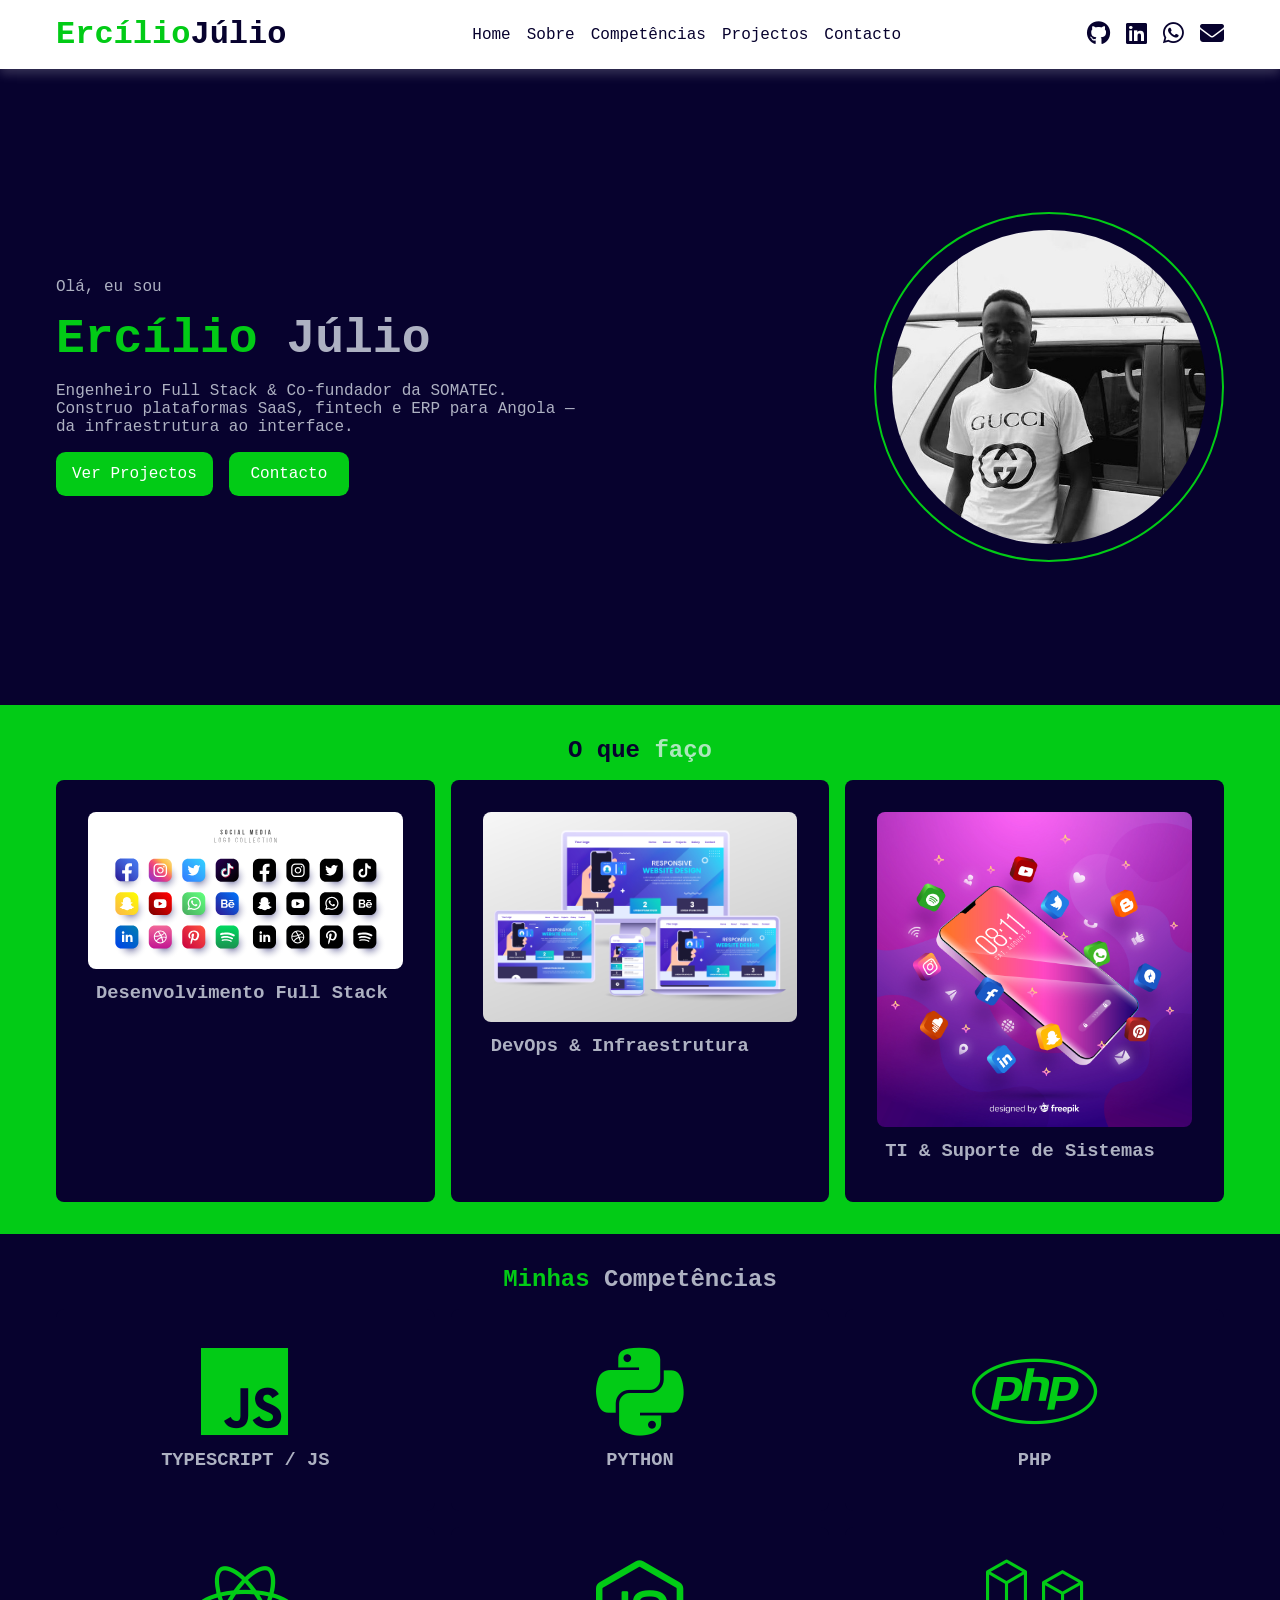
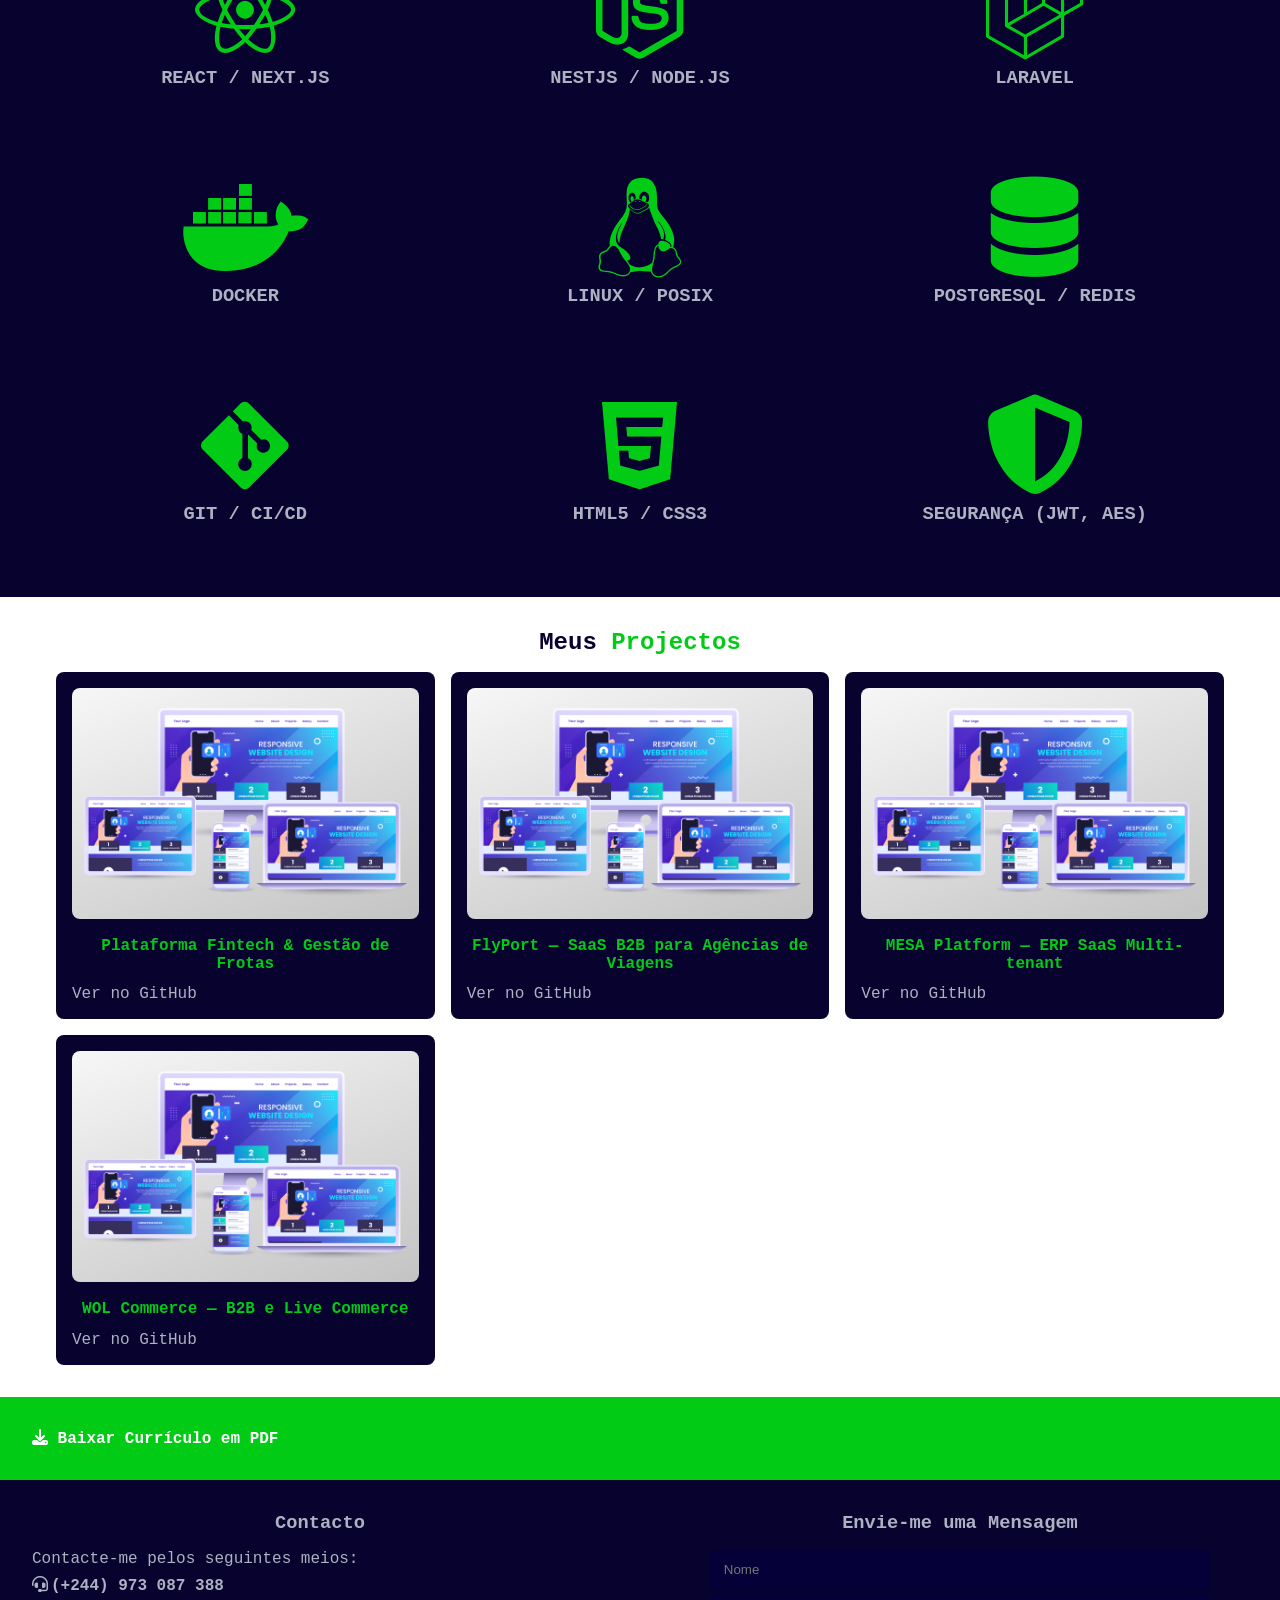
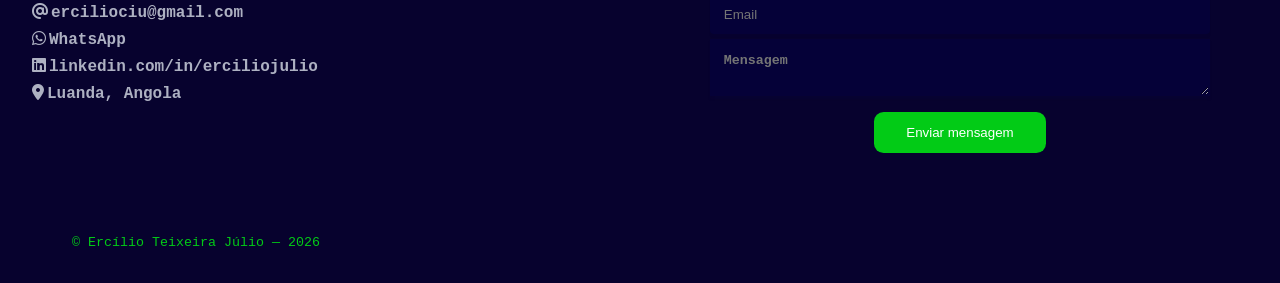
==== index.html @ 4f815ba6 "Actualizar conteúdo do portfolio com informação real - Nome, título e descrição correctos (Ercílio J" ====
<!DOCTYPE html>
<html lang="pt">
    <head>
        <meta charset="UTF-8">
        <meta name="viewport" content="width=device-width, initial-scale=1.0">
        <title>Ercílio Júlio — Engenheiro Full Stack</title>
        <meta name="description" content="Ercílio Júlio — Engenheiro Full Stack, Co-fundador da SOMATEC. Plataformas SaaS, fintech e ERP para Angola.">
        <meta name="robots" content="index, follow">

        <!-- CSS only -->
        <link rel="stylesheet" href="./assets/styles/global.css">
        <link rel="stylesheet" href="./assets/styles/fontawesome/css/all.min.css">
    </head>
    <body>
        <!-- inicio Do navbar-->
        <nav class="">
            <div class="inner-content">
                <h1 class="logo"><span>Ercílio</span>Júlio</h1>
                <ul class="menu">
                    <li><a href="/">Home</a></li>
                    <li><a href="#about">Sobre</a></li>
                    <li><a href="#habilidades">Competências</a></li>
                    <li><a href="#projetos">Projectos</a></li>
                    <li><a href="#contacto">Contacto</a></li>
                </ul>
                <ul class="social-icons">
                    <li><a href="https://github.com/ErCiLio2" target="_blank" aria-label="GitHub"><i class="fa-brands fa-github"></i></a></li>
                    <li><a href="https://linkedin.com/in/erciliojulio" target="_blank" aria-label="LinkedIn"><i class="fa-brands fa-linkedin"></i></a></li>
                    <li><a href="https://wa.me/244973087388" target="_blank" aria-label="WhatsApp"><i class="fa-brands fa-whatsapp"></i></a></li>
                    <li><a href="mailto:erciliociu@gmail.com" aria-label="Email"><i class="fa-solid fa-envelope"></i></a></li>
                </ul>
            </div>
        </nav>
        <!-- fim Do navbar-->

        <!-- Inicio Do header-->
        <header>
            <div class="inner-content">
                <div class="left-side">
                    <p>Olá, eu sou</p>
                    <h2><span>Ercílio</span> Júlio</h2>
                    <p>
                        Engenheiro Full Stack &amp; Co-fundador da SOMATEC.<br/>
                        Construo plataformas SaaS, fintech e ERP para Angola —<br>
                        da infraestrutura ao interface.
                    </p>
                    <div class="links">
                        <a href="#projetos" class="btn">Ver Projectos</a>
                        <a href="#contacto" class="btn">Contacto</a>
                    </div>
                </div>
                <div class="right-side">
                    <img src="./assets/img/kjn.jpg" alt="Ercílio Júlio">
                </div>
            </div>
        </header>
        <!-- Fim Do header-->

        <main>
            <!-- Serviços -->
            <section id="services">
                <div class="inner-content">
                    <h2 class="section-title primary"><span>O que</span> faço</h2>
                    <div class="services">
                        <div class="service">
                            <img src="./assets/img/10363321_192.svg"
                                alt="Desenvolvimento Full Stack"
                                loading="lazy"
                                decoding="async"
                            >
                            <h3>Desenvolvimento Full Stack</h3>
                        </div>
                        <div class="service">
                            <img src="./assets/img/30121316_7566957.jpeg"
                                alt="DevOps e Infraestrutura"
                                loading="lazy"
                                decoding="async"
                            >
                            <h3>DevOps &amp; Infraestrutura</h3>
                        </div>
                        <div class="service">
                            <img src="./assets/img/5453989_2805145.jpeg"
                                alt="TI e Suporte"
                                loading="lazy"
                                decoding="async"
                            >
                            <h3>TI &amp; Suporte de Sistemas</h3>
                        </div>
                    </div>
                </div>
            </section>

            <!-- Habilidades -->
            <section id="habilidades">
                <div class="inner-content">
                    <h2 class="section-title primary"><span>Minhas</span> Competências</h2>
                    <div class="services">
                        <div class="service">
                            <span class="icon"><i class="fa-brands fa-js"></i></span>
                            <h3>TypeScript / JS</h3>
                        </div>
                        <div class="service">
                            <span class="icon"><i class="fa-brands fa-python"></i></span>
                            <h3>Python</h3>
                        </div>
                        <div class="service">
                            <span class="icon"><i class="fa-brands fa-php"></i></span>
                            <h3>PHP</h3>
                        </div>
                        <div class="service">
                            <span class="icon"><i class="fa-brands fa-react"></i></span>
                            <h3>React / Next.js</h3>
                        </div>
                        <div class="service">
                            <span class="icon"><i class="fa-brands fa-node-js"></i></span>
                            <h3>NestJS / Node.js</h3>
                        </div>
                        <div class="service">
                            <span class="icon"><i class="fa-brands fa-laravel"></i></span>
                            <h3>Laravel</h3>
                        </div>
                        <div class="service">
                            <span class="icon"><i class="fa-brands fa-docker"></i></span>
                            <h3>Docker</h3>
                        </div>
                        <div class="service">
                            <span class="icon"><i class="fa-brands fa-linux"></i></span>
                            <h3>Linux / POSIX</h3>
                        </div>
                        <div class="service">
                            <span class="icon"><i class="fa-solid fa-database"></i></span>
                            <h3>PostgreSQL / Redis</h3>
                        </div>
                        <div class="service">
                            <span class="icon"><i class="fa-brands fa-git-alt"></i></span>
                            <h3>Git / CI/CD</h3>
                        </div>
                        <div class="service">
                            <span class="icon"><i class="fa-brands fa-html5"></i></span>
                            <h3>HTML5 / CSS3</h3>
                        </div>
                        <div class="service">
                            <span class="icon"><i class="fa-solid fa-shield-halved"></i></span>
                            <h3>Segurança (JWT, AES)</h3>
                        </div>
                    </div>
                </div>
            </section>

            <!-- Projectos -->
            <section id="projetos" class="">
                <div class="inner-content">
                    <h2 class="section-title primary"><span>Meus</span> Projectos</h2>
                    <div class="services">
                        <div class="service">
                            <div>
                                <img src="./assets/img/30121316_7566957.jpeg" alt="Plataforma Fintech">
                            </div>
                            <div>
                                <h3 class="projeto-nome">Plataforma Fintech &amp; Gestão de Frotas</h3>
                                <a href="https://github.com/ErCiLio2" target="_blank">Ver no GitHub</a>
                            </div>
                        </div>
                        <div class="service">
                            <div>
                                <img src="./assets/img/30121316_7566957.jpeg" alt="FlyPort">
                            </div>
                            <div>
                                <h3 class="projeto-nome">FlyPort — SaaS B2B para Agências de Viagens</h3>
                                <a href="https://github.com/ErCiLio2" target="_blank">Ver no GitHub</a>
                            </div>
                        </div>
                        <div class="service">
                            <div>
                                <img src="./assets/img/30121316_7566957.jpeg" alt="MESA Platform">
                            </div>
                            <div>
                                <h3 class="projeto-nome">MESA Platform — ERP SaaS Multi-tenant</h3>
                                <a href="https://github.com/ErCiLio2" target="_blank">Ver no GitHub</a>
                            </div>
                        </div>
                        <div class="service">
                            <div>
                                <img src="./assets/img/30121316_7566957.jpeg" alt="WOL Commerce">
                            </div>
                            <div>
                                <h3 class="projeto-nome">WOL Commerce — B2B e Live Commerce</h3>
                                <a href="https://github.com/ErCiLio2" target="_blank">Ver no GitHub</a>
                            </div>
                        </div>
                    </div>
                </div>
            </section>

            <!-- Download CV -->
            <section id="curriculo">
                <div class="">
                    <a href="./assets/Ercilio_Julio_CV_Engineer.pdf" target="_blank">
                        <i class="fa-solid fa-download"></i>
                        <strong>Baixar Currículo em PDF</strong>
                    </a>
                </div>
            </section>
        </main>
        <!-- Fim Da main -->

        <!-- Footer -->
        <footer>
            <div>
                <div id="contacto">
                    <div class="links">
                        <div>
                            <h3><center>Contacto</center></h3>
                            <p>Contacte-me pelos seguintes meios:</p>
                        </div>
                        <ul>
                            <li>
                                <a href="tel:+244973087388">
                                    <i class="fa-solid fa-headset"></i>
                                    <span>(+244) 973 087 388</span>
                                </a>
                            </li>
                            <li>
                                <a href="mailto:erciliociu@gmail.com">
                                    <i class="fa-brands fa-at"></i>
                                    <span>erciliociu@gmail.com</span>
                                </a>
                            </li>
                            <li>
                                <a href="https://wa.me/244973087388" target="_blank">
                                    <i class="fa-brands fa-whatsapp"></i>
                                    <span>WhatsApp</span>
                                </a>
                            </li>
                            <li>
                                <a href="https://linkedin.com/in/erciliojulio" target="_blank">
                                    <i class="fa-brands fa-linkedin"></i>
                                    <span>linkedin.com/in/erciliojulio</span>
                                </a>
                            </li>
                            <li>
                                <a>
                                    <i class="fa-solid fa-location-dot"></i>
                                    <span>Luanda, Angola</span>
                                </a>
                            </li>
                        </ul>
                    </div>
                    <form action="">
                        <div class="inner-content">
                            <h3>Envie-me uma Mensagem</h3>
                            <div class="campos">
                                <input type="text" placeholder="Nome"/>
                                <input type="email" placeholder="Email"/>
                                <textarea name="" id="" placeholder="Mensagem"></textarea>
                            </div>
                            <div class="row-btn">
                                <button type="button" class="btn">Enviar mensagem</button>
                            </div>
                        </div>
                    </form>
                </div>
            </div>
            <div id="copyright" class="left inner-content">
                <small>&copy; Ercílio Teixeira Júlio — 2026</small>
            </div>
        </footer>
        <!-- Fim Da footer -->
    </body>
</html>
---- assets/styles/global.css ----
*{
    margin: 0;
    padding: 0;
    list-style-type: none;
    box-sizing: border-box;
    text-decoration: none;
}

:root{
    --primary-color: rgb(2, 203, 22);
    --dark-color: #07022e;
    --light-color: #fff;
}

/* Inner Content*/

.inner-content{
    position: relative;
    max-width: 1200px;
    padding-inline: 1rem;
    margin-inline: auto
}

body{
    background-color: var(--dark-color);
    color: var(--light-color);
    font-family: 'Courier New', Courier, monospace;
}

a {
    color: inherit;
}
.btn{
    background-color: var(--primary-color);
    padding: 0.8rem 1rem;
    min-width: 120px;
    display: inline-block;
    border-radius: 0.6rem;
    cursor: pointer;
    transition: all 0.2s;
    color: #fff;
    text-align: center;
}


.btn:hover{
    background-color: rgb(5, 130, 17);
}

image{
    position: relative;
    max-width: 100%;
}
nav{
    background-color: var(--light-color);
    color: var(--dark-color);
    box-shadow: 0px 5px 10px #ffffff30;
}

nav .inner-content{
    display: flex;
    flex-wrap: wrap;
    justify-content: space-between;
    padding: 1rem;
}

.logo{
    font-weight: bold;
    font-size: 2rem;
}
body{
    color: #ebf2f8bb
}

.logo span{
    color: var(--primary-color);
}
/******************************* Início Nav **********************************/
nav ul{
    display: flex;
    
    gap: 1rem;
    align-items: center;
}

nav ul li:hover {
    color: var(--primary-color) !important;
    transition: all 0.3s;
    transform: translateY(-4px);
}
nav ul.social-icons li{
    font-size: 1.5rem;
}

/*******************************Fim  Nav***********************************/


/*******************************Inicio Header**********************************/
header{
    position: relative;
    display: block;
    padding-block: 3rem;
}
header .inner-content{
    display: grid;
    grid-template-columns: repeat(2,1fr);
    gap: 2rem;
    align-items: center;
    min-height: 60vh;
}
header .left-side{
    display: grid;
    gap: 1rem;
}

header .left-side h2{
    font-size: 3rem;
}header .left-side h2 span{
    color: var(--primary-color);
}

header .left-side .links{
    display: flex;
    gap: 1rem;
}

header .right-side{
    display: flex;
    justify-content: right;
    
}
header .right-side img{
    position: relative;
    display: block;
    width: 100%;
    max-width: 350px;
    border-radius: 50%;
    padding: 1rem;
    border: 2px solid var(--primary-color);
}

/*******************************Fim Header**********************************/


/******************************* Início do Menu**********************************/

main{
    position: relative;
}
.section-title{
    text-align: center;
}
.section-title.primary span{
    color: var(--dark-color);
}
main img{
    background-color: #fff;
}
#services{
    background-color: var(--primary-color);
    padding-block: 2rem;
}
.services{
    display: grid;
    grid-template-columns: 1fr 1fr 1fr;
    gap: 1rem;
    padding-top: 1rem;
}
.services .service{
    background-color: var(--dark-color);
    padding: 2rem;
    border-radius: 8px;
}
.services .service img{
    width: 100%;
    border-radius: 8px;
}

.services .service h3{
    padding: 0.5rem;
}

.icon{
    width: 100%;
    display: flex;
    justify-content: center;
}
#projetos{
    background-color: #fff;
    padding-block: 2rem;
}
#projetos h3{
    color: var(--primary-color);
    font-size: 1rem;
}

#projetos .services .service{
    padding: 1rem;
    border-radius: 8px;
}
#projetos .primary{
    color: var(--primary-color);

}
#habilidades{
    padding-block: 2rem;
}
#habilidades h2 span{
    color: var(--primary-color);
}

#habilidades h3{
    text-transform: uppercase;
    text-align: center;
}
#habilidades i{
    font-size: 100px;
    margin-inline: auto;
    color: var(--primary-color);
}
.service .projeto-nome{
    padding: .8rem 0 !important;
    text-align: center;
    margin: 0;
}
#curriculo{
    background-color: var(--primary-color);
    padding: 2rem;
}
#curriculo a{
    color: #fff;
    transition: all .6s ease-in-out;
}
#curriculo a:hover{
    color: var(--dark-color);
}
#curriculo a span{
    background-color: var(--primary-color);
    padding: 2rem;
}

/*******************************Fim do Menu**********************************/
#copyright{
    color: var(--primary-color);
    padding: 2rem;
}
#contacto .inner-content{
    padding-block: 2rem;
    border: transparent;
    padding-inline: 2rem;
}
#contacto .links{
    padding: 2rem;
}#contacto .links h3{
    padding-bottom: 1rem;
}
#contacto .links a{
    font-weight: 600;
    display: flex;
    align-items: baseline;
    gap: 3px;
    transition: all 1s ease-in-out;
    margin-top: .5rem;
}
#contacto .links a:hover{
    color: var(--primary-color);
}
#contacto form .campos{
    position: relative;
    max-width:  500px;
    display: grid;
    grid-template-columns:1fr;
    gap: 5px;
    margin-inline: auto;
    justify-content: center!important;
    text-align: center;
    margin-top: 1rem;
}
#contacto form .btn{
    border: transparent;
    padding-inline: 2rem;
    background-color: var(--primary-color);
    color: var(--light-color);
}
#contacto{
    display: grid;
    grid-template-columns: 1fr 1fr;
}
#contacto form h3{
    text-align: center;
}
#contacto form .row-btn{
    position: relative;
    display: flex;
    padding: 1rem;
    justify-content: center;
}
#contacto .input-group{
    all: unset;
    display: grid;
    grid-template-columns: repeat(1fr);
    gap: 5px;
    align-items: start;
}

footer form input{
    display: block !important;
    padding: .7rem .8rem;
    border: 1px solid transparent;
    box-shadow: 0px 3px 2px #08013d0b;
    border-radius: 4px;
    color: rgba(240, 248, 255, 0.84);
    background-color: #04014673;
    font-weight: 500;
}
#contacto form textarea{
    padding: .8rem;
    border: 1px solid transparent;
    box-shadow: 0px 3px 2px #08013d33;
    color: var(--dark-color);
    font-weight: bold;
    color: rgba(240, 248, 255, 0.84);
    background-color: #04014673;
}
/*******************************Inicio do Responsivo**********************************/

@media screen and (max-width: 800px) {  
}

@media screen and (max-width: 680px) {

    #contacto{
        display: grid;
        grid-template-columns: 1fr;
    }
    
     .services{
        grid-template-columns: 1fr 1fr;
    }
    
    .services .service{
        background-color: var(--dark-color);
        padding: 1rem;
        border-radius: 8px;
}
    nav{
        display: grid;
        grid-template-columns: 1fr;
    }
    nav .logo{
        order: -1;
        width: 100%;
        text-align: center;
    }
    nav ul{
        display: flex;
        width: 100%;
        justify-content: center;
        align-items: center;
        margin-top: 1rem;
    }

    header .inner-content{
        grid-template-columns: repeat(1,1fr);
    }
    
    header .right-side{
        grid-row: 1;
        justify-content: center;
    }

}
@media screen and (max-width: 480px) {
    #projetos .services, #services .services{
        padding-block:2rem;
        grid-template-columns: 1fr;
    }
    section{
        padding-block: 50px !important
    }
}


/*******************************Fim do Responsivo**********************************/
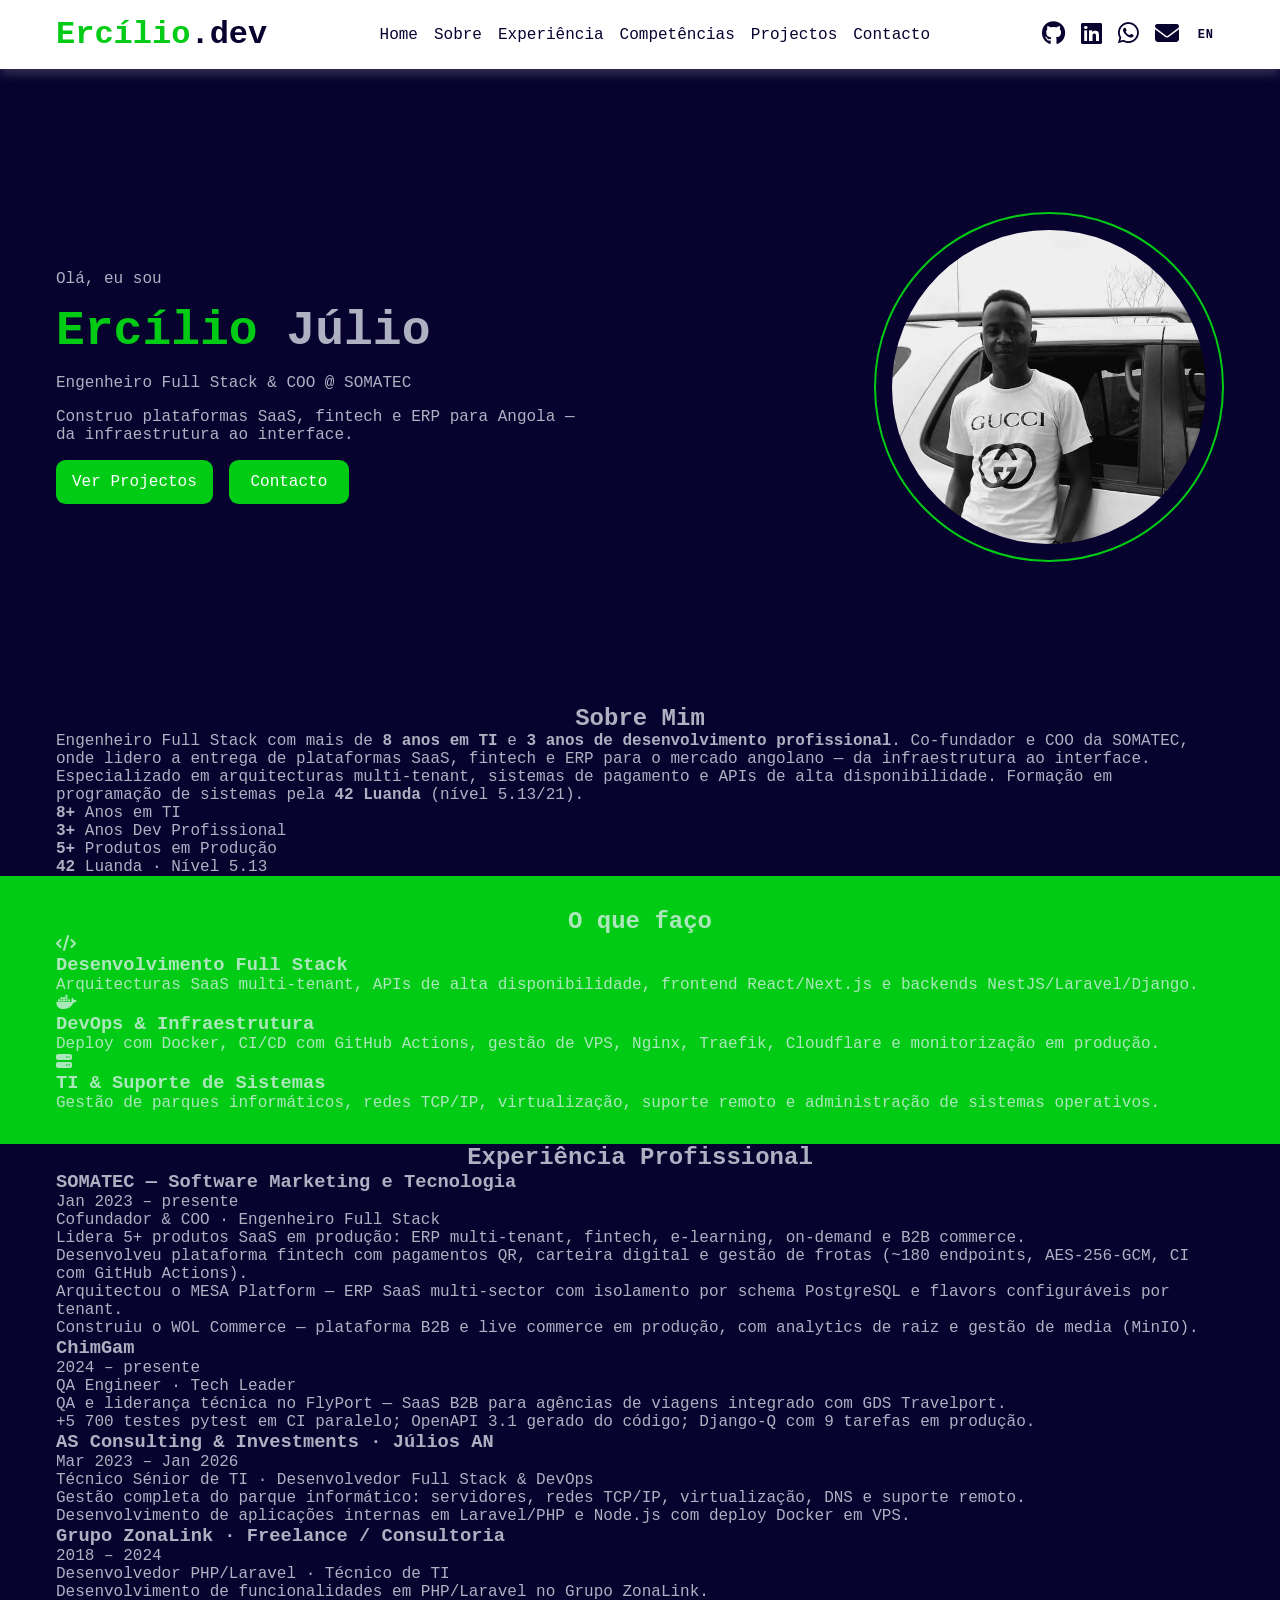
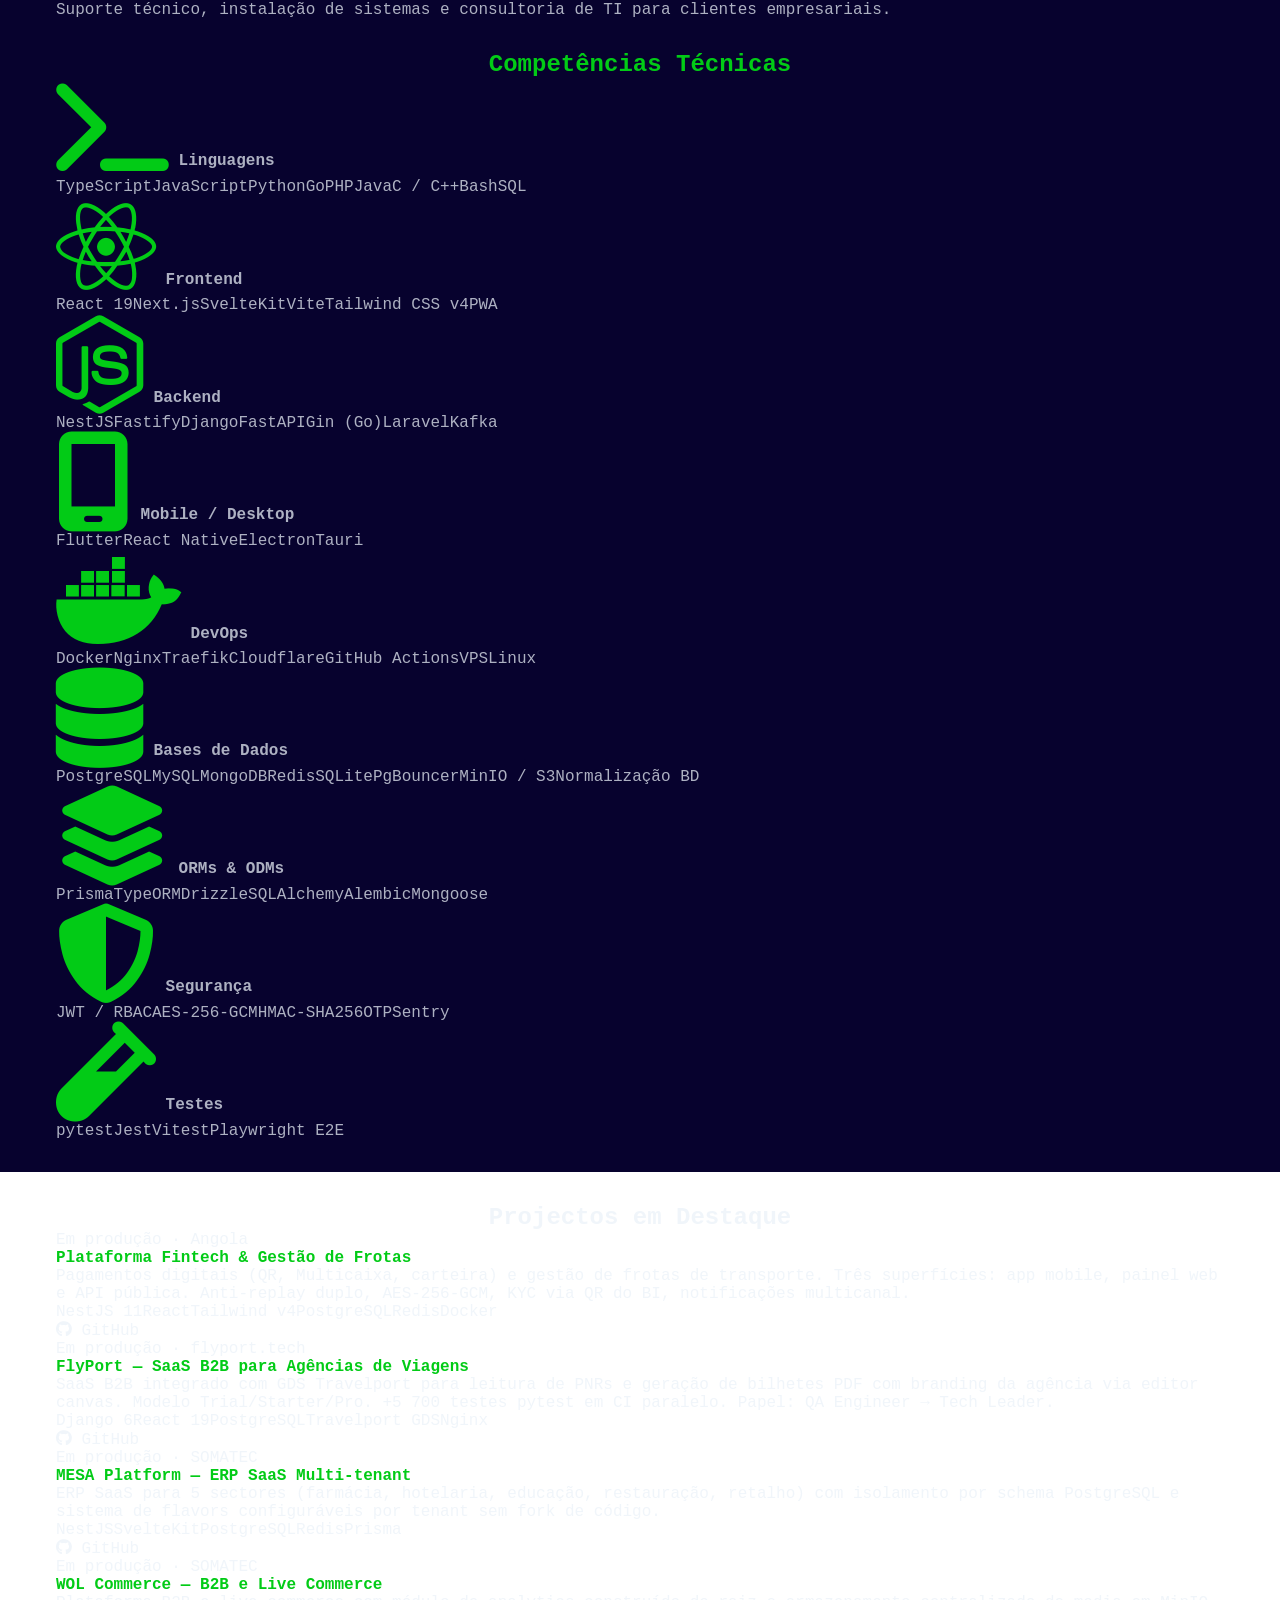
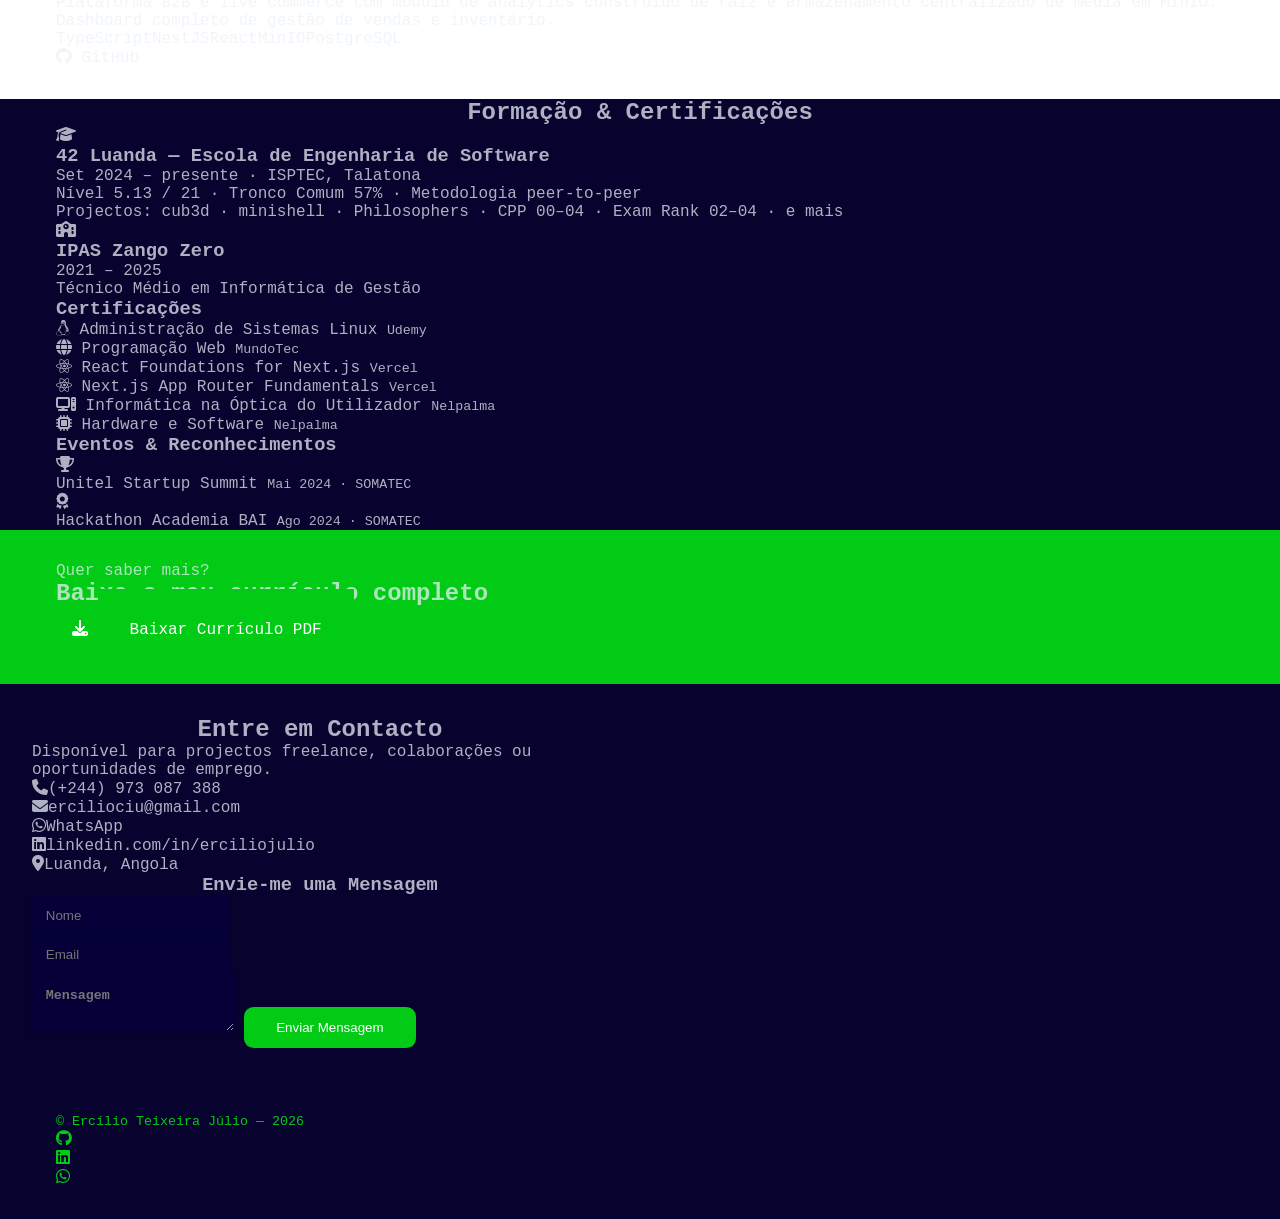
==== commit c7690c44: "Adicionar i18n PT/EN com toggle instantâneo Botão PT/EN no nav; script com traduções completas para " ====
--- a/index.html
+++ b/index.html
@@ -4,267 +4,578 @@
         <meta charset="UTF-8">
         <meta name="viewport" content="width=device-width, initial-scale=1.0">
         <title>Ercílio Júlio — Engenheiro Full Stack</title>
-        <meta name="description" content="Ercílio Júlio — Engenheiro Full Stack, Co-fundador da SOMATEC. Plataformas SaaS, fintech e ERP para Angola.">
+        <meta name="description" content="Ercílio Júlio — Engenheiro Full Stack, COO & Co-fundador da SOMATEC. Plataformas SaaS, fintech e ERP para Angola.">
         <meta name="robots" content="index, follow">
-
-        <!-- CSS only -->
         <link rel="stylesheet" href="./assets/styles/global.css">
         <link rel="stylesheet" href="./assets/styles/fontawesome/css/all.min.css">
+        <style>
+            .lang-btn {
+                background: transparent;
+                border: 1.5px solid var(--border);
+                color: var(--text-muted);
+                font-family: inherit;
+                font-size: 0.75rem;
+                font-weight: 700;
+                letter-spacing: 0.06em;
+                padding: 0.3rem 0.65rem;
+                border-radius: 6px;
+                cursor: pointer;
+                transition: color 0.2s, border-color 0.2s, background 0.2s;
+            }
+            .lang-btn:hover {
+                color: var(--primary);
+                border-color: var(--primary-glow);
+                background: var(--primary-dim);
+            }
+        </style>
     </head>
     <body>
-        <!-- inicio Do navbar-->
-        <nav class="">
+
+        <!-- NAV -->
+        <nav id="navbar">
             <div class="inner-content">
-                <h1 class="logo"><span>Ercílio</span>Júlio</h1>
+                <h1 class="logo"><span>Ercílio</span>.dev</h1>
                 <ul class="menu">
-                    <li><a href="/">Home</a></li>
-                    <li><a href="#about">Sobre</a></li>
-                    <li><a href="#habilidades">Competências</a></li>
-                    <li><a href="#projetos">Projectos</a></li>
-                    <li><a href="#contacto">Contacto</a></li>
+                    <li><a href="/" data-i18n="nav.home">Home</a></li>
+                    <li><a href="#sobre" data-i18n="nav.about">Sobre</a></li>
+                    <li><a href="#experiencia" data-i18n="nav.exp">Experiência</a></li>
+                    <li><a href="#habilidades" data-i18n="nav.skills">Competências</a></li>
+                    <li><a href="#projetos" data-i18n="nav.projects">Projectos</a></li>
+                    <li><a href="#contacto" data-i18n="nav.contact">Contacto</a></li>
                 </ul>
-                <ul class="social-icons">
-                    <li><a href="https://github.com/ErCiLio2" target="_blank" aria-label="GitHub"><i class="fa-brands fa-github"></i></a></li>
-                    <li><a href="https://linkedin.com/in/erciliojulio" target="_blank" aria-label="LinkedIn"><i class="fa-brands fa-linkedin"></i></a></li>
-                    <li><a href="https://wa.me/244973087388" target="_blank" aria-label="WhatsApp"><i class="fa-brands fa-whatsapp"></i></a></li>
-                    <li><a href="mailto:erciliociu@gmail.com" aria-label="Email"><i class="fa-solid fa-envelope"></i></a></li>
-                </ul>
+                <div style="display:flex;align-items:center;gap:0.5rem;">
+                    <ul class="social-icons">
+                        <li><a href="https://github.com/ErCiLio2" target="_blank" aria-label="GitHub"><i class="fa-brands fa-github"></i></a></li>
+                        <li><a href="https://linkedin.com/in/erciliojulio" target="_blank" aria-label="LinkedIn"><i class="fa-brands fa-linkedin"></i></a></li>
+                        <li><a href="https://wa.me/244973087388" target="_blank" aria-label="WhatsApp"><i class="fa-brands fa-whatsapp"></i></a></li>
+                        <li><a href="mailto:erciliociu@gmail.com" aria-label="Email"><i class="fa-solid fa-envelope"></i></a></li>
+                    </ul>
+                    <button class="lang-btn" id="langBtn" onclick="toggleLang()">EN</button>
+                </div>
             </div>
         </nav>
-        <!-- fim Do navbar-->
-
-        <!-- Inicio Do header-->
-        <header>
+
+        <!-- HERO -->
+        <header id="home">
             <div class="inner-content">
                 <div class="left-side">
-                    <p>Olá, eu sou</p>
+                    <p class="hero-greeting" data-i18n="hero.greeting">Olá, eu sou</p>
                     <h2><span>Ercílio</span> Júlio</h2>
-                    <p>
-                        Engenheiro Full Stack &amp; Co-fundador da SOMATEC.<br/>
+                    <p class="hero-role" data-i18n="hero.role">Engenheiro Full Stack &amp; COO @ SOMATEC</p>
+                    <p class="hero-desc" data-i18n="hero.desc">
                         Construo plataformas SaaS, fintech e ERP para Angola —<br>
                         da infraestrutura ao interface.
                     </p>
                     <div class="links">
-                        <a href="#projetos" class="btn">Ver Projectos</a>
-                        <a href="#contacto" class="btn">Contacto</a>
+                        <a href="#projetos" class="btn" data-i18n="hero.cta1">Ver Projectos</a>
+                        <a href="#contacto" class="btn btn-outline" data-i18n="hero.cta2">Contacto</a>
                     </div>
                 </div>
                 <div class="right-side">
-                    <img src="./assets/img/kjn.jpg" alt="Ercílio Júlio">
+                    <div class="hero-img-wrap">
+                        <img src="./assets/img/kjn.jpg" alt="Ercílio Júlio">
+                    </div>
                 </div>
             </div>
         </header>
-        <!-- Fim Do header-->
 
         <main>
-            <!-- Serviços -->
+            <!-- SOBRE -->
+            <section id="sobre">
+                <div class="inner-content">
+                    <div class="about-grid">
+                        <div class="about-text">
+                            <h2 class="section-title"><span data-i18n="about.title1">Sobre</span> <span data-i18n="about.title2">Mim</span></h2>
+                            <p data-i18n="about.p">Engenheiro Full Stack com mais de <strong>8 anos em TI</strong> e <strong>3 anos de desenvolvimento profissional</strong>. Co-fundador e COO da SOMATEC, onde lidero a entrega de plataformas SaaS, fintech e ERP para o mercado angolano — da infraestrutura ao interface. Especializado em arquitecturas multi-tenant, sistemas de pagamento e APIs de alta disponibilidade. Formação em programação de sistemas pela <strong>42 Luanda</strong> (nível 5.13/21).</p>
+                        </div>
+                        <div class="stats-row">
+                            <div class="stat">
+                                <strong>8+</strong>
+                                <span data-i18n="stat.ti">Anos em TI</span>
+                            </div>
+                            <div class="stat">
+                                <strong>3+</strong>
+                                <span data-i18n="stat.dev">Anos Dev Profissional</span>
+                            </div>
+                            <div class="stat">
+                                <strong>5+</strong>
+                                <span data-i18n="stat.prod">Produtos em Produção</span>
+                            </div>
+                            <div class="stat">
+                                <strong>42</strong>
+                                <span>Luanda · Nível 5.13</span>
+                            </div>
+                        </div>
+                    </div>
+                </div>
+            </section>
+
+            <!-- O QUE FAÇO -->
             <section id="services">
                 <div class="inner-content">
-                    <h2 class="section-title primary"><span>O que</span> faço</h2>
-                    <div class="services">
-                        <div class="service">
-                            <img src="./assets/img/10363321_192.svg"
-                                alt="Desenvolvimento Full Stack"
-                                loading="lazy"
-                                decoding="async"
-                            >
-                            <h3>Desenvolvimento Full Stack</h3>
-                        </div>
-                        <div class="service">
-                            <img src="./assets/img/30121316_7566957.jpeg"
-                                alt="DevOps e Infraestrutura"
-                                loading="lazy"
-                                decoding="async"
-                            >
-                            <h3>DevOps &amp; Infraestrutura</h3>
-                        </div>
-                        <div class="service">
-                            <img src="./assets/img/5453989_2805145.jpeg"
-                                alt="TI e Suporte"
-                                loading="lazy"
-                                decoding="async"
-                            >
-                            <h3>TI &amp; Suporte de Sistemas</h3>
-                        </div>
-                    </div>
-                </div>
-            </section>
-
-            <!-- Habilidades -->
+                    <h2 class="section-title"><span data-i18n="services.title1">O que</span> <span data-i18n="services.title2">faço</span></h2>
+                    <div class="services-grid">
+                        <div class="service-card">
+                            <div class="service-icon"><i class="fa-solid fa-code"></i></div>
+                            <h3 data-i18n="svc1.title">Desenvolvimento Full Stack</h3>
+                            <p data-i18n="svc1.desc">Arquitecturas SaaS multi-tenant, APIs de alta disponibilidade, frontend React/Next.js e backends NestJS/Laravel/Django.</p>
+                        </div>
+                        <div class="service-card">
+                            <div class="service-icon"><i class="fa-brands fa-docker"></i></div>
+                            <h3 data-i18n="svc2.title">DevOps &amp; Infraestrutura</h3>
+                            <p data-i18n="svc2.desc">Deploy com Docker, CI/CD com GitHub Actions, gestão de VPS, Nginx, Traefik, Cloudflare e monitorização em produção.</p>
+                        </div>
+                        <div class="service-card">
+                            <div class="service-icon"><i class="fa-solid fa-server"></i></div>
+                            <h3 data-i18n="svc3.title">TI &amp; Suporte de Sistemas</h3>
+                            <p data-i18n="svc3.desc">Gestão de parques informáticos, redes TCP/IP, virtualização, suporte remoto e administração de sistemas operativos.</p>
+                        </div>
+                    </div>
+                </div>
+            </section>
+
+            <!-- EXPERIÊNCIA -->
+            <section id="experiencia">
+                <div class="inner-content">
+                    <h2 class="section-title"><span data-i18n="exp.title1">Experiência</span> <span data-i18n="exp.title2">Profissional</span></h2>
+                    <div class="timeline">
+                        <div class="timeline-item">
+                            <div class="timeline-dot"></div>
+                            <div class="timeline-content">
+                                <div class="timeline-header">
+                                    <h3>SOMATEC — Software Marketing e Tecnologia</h3>
+                                    <span class="timeline-date" data-i18n="exp1.date">Jan 2023 – presente</span>
+                                </div>
+                                <p class="timeline-role" data-i18n="exp1.role">Cofundador &amp; COO · Engenheiro Full Stack</p>
+                                <ul>
+                                    <li data-i18n="exp1.li1">Lidera 5+ produtos SaaS em produção: ERP multi-tenant, fintech, e-learning, on-demand e B2B commerce.</li>
+                                    <li data-i18n="exp1.li2">Desenvolveu plataforma fintech com pagamentos QR, carteira digital e gestão de frotas (~180 endpoints, AES-256-GCM, CI com GitHub Actions).</li>
+                                    <li data-i18n="exp1.li3">Arquitectou o MESA Platform — ERP SaaS multi-sector com isolamento por schema PostgreSQL e flavors configuráveis por tenant.</li>
+                                    <li data-i18n="exp1.li4">Construiu o WOL Commerce — plataforma B2B e live commerce em produção, com analytics de raiz e gestão de media (MinIO).</li>
+                                </ul>
+                            </div>
+                        </div>
+                        <div class="timeline-item">
+                            <div class="timeline-dot"></div>
+                            <div class="timeline-content">
+                                <div class="timeline-header">
+                                    <h3>ChimGam</h3>
+                                    <span class="timeline-date" data-i18n="exp2.date">2024 – presente</span>
+                                </div>
+                                <p class="timeline-role" data-i18n="exp2.role">QA Engineer · Tech Leader</p>
+                                <ul>
+                                    <li data-i18n="exp2.li1">QA e liderança técnica no FlyPort — SaaS B2B para agências de viagens integrado com GDS Travelport.</li>
+                                    <li data-i18n="exp2.li2">+5 700 testes pytest em CI paralelo; OpenAPI 3.1 gerado do código; Django-Q com 9 tarefas em produção.</li>
+                                </ul>
+                            </div>
+                        </div>
+                        <div class="timeline-item">
+                            <div class="timeline-dot"></div>
+                            <div class="timeline-content">
+                                <div class="timeline-header">
+                                    <h3>AS Consulting &amp; Investments · Júlios AN</h3>
+                                    <span class="timeline-date" data-i18n="exp3.date">Mar 2023 – Jan 2026</span>
+                                </div>
+                                <p class="timeline-role" data-i18n="exp3.role">Técnico Sénior de TI · Desenvolvedor Full Stack &amp; DevOps</p>
+                                <ul>
+                                    <li data-i18n="exp3.li1">Gestão completa do parque informático: servidores, redes TCP/IP, virtualização, DNS e suporte remoto.</li>
+                                    <li data-i18n="exp3.li2">Desenvolvimento de aplicações internas em Laravel/PHP e Node.js com deploy Docker em VPS.</li>
+                                </ul>
+                            </div>
+                        </div>
+                        <div class="timeline-item">
+                            <div class="timeline-dot"></div>
+                            <div class="timeline-content">
+                                <div class="timeline-header">
+                                    <h3>Grupo ZonaLink · Freelance / Consultoria</h3>
+                                    <span class="timeline-date" data-i18n="exp4.date">2018 – 2024</span>
+                                </div>
+                                <p class="timeline-role" data-i18n="exp4.role">Desenvolvedor PHP/Laravel · Técnico de TI</p>
+                                <ul>
+                                    <li data-i18n="exp4.li1">Desenvolvimento de funcionalidades em PHP/Laravel no Grupo ZonaLink.</li>
+                                    <li data-i18n="exp4.li2">Suporte técnico, instalação de sistemas e consultoria de TI para clientes empresariais.</li>
+                                </ul>
+                            </div>
+                        </div>
+                    </div>
+                </div>
+            </section>
+
+            <!-- COMPETÊNCIAS -->
             <section id="habilidades">
                 <div class="inner-content">
-                    <h2 class="section-title primary"><span>Minhas</span> Competências</h2>
-                    <div class="services">
-                        <div class="service">
-                            <span class="icon"><i class="fa-brands fa-js"></i></span>
-                            <h3>TypeScript / JS</h3>
-                        </div>
-                        <div class="service">
-                            <span class="icon"><i class="fa-brands fa-python"></i></span>
-                            <h3>Python</h3>
-                        </div>
-                        <div class="service">
-                            <span class="icon"><i class="fa-brands fa-php"></i></span>
-                            <h3>PHP</h3>
-                        </div>
-                        <div class="service">
-                            <span class="icon"><i class="fa-brands fa-react"></i></span>
-                            <h3>React / Next.js</h3>
-                        </div>
-                        <div class="service">
-                            <span class="icon"><i class="fa-brands fa-node-js"></i></span>
-                            <h3>NestJS / Node.js</h3>
-                        </div>
-                        <div class="service">
-                            <span class="icon"><i class="fa-brands fa-laravel"></i></span>
-                            <h3>Laravel</h3>
-                        </div>
-                        <div class="service">
-                            <span class="icon"><i class="fa-brands fa-docker"></i></span>
-                            <h3>Docker</h3>
-                        </div>
-                        <div class="service">
-                            <span class="icon"><i class="fa-brands fa-linux"></i></span>
-                            <h3>Linux / POSIX</h3>
-                        </div>
-                        <div class="service">
-                            <span class="icon"><i class="fa-solid fa-database"></i></span>
-                            <h3>PostgreSQL / Redis</h3>
-                        </div>
-                        <div class="service">
-                            <span class="icon"><i class="fa-brands fa-git-alt"></i></span>
-                            <h3>Git / CI/CD</h3>
-                        </div>
-                        <div class="service">
-                            <span class="icon"><i class="fa-brands fa-html5"></i></span>
-                            <h3>HTML5 / CSS3</h3>
-                        </div>
-                        <div class="service">
-                            <span class="icon"><i class="fa-solid fa-shield-halved"></i></span>
-                            <h3>Segurança (JWT, AES)</h3>
-                        </div>
-                    </div>
-                </div>
-            </section>
-
-            <!-- Projectos -->
-            <section id="projetos" class="">
-                <div class="inner-content">
-                    <h2 class="section-title primary"><span>Meus</span> Projectos</h2>
-                    <div class="services">
-                        <div class="service">
+                    <h2 class="section-title"><span data-i18n="skills.title1">Competências</span> <span data-i18n="skills.title2">Técnicas</span></h2>
+                    <div class="skills-groups">
+                        <div class="skill-group">
+                            <h4><i class="fa-solid fa-terminal"></i> <span data-i18n="sk.langs">Linguagens</span></h4>
+                            <div class="skill-pills">
+                                <span>TypeScript</span><span>JavaScript</span><span>Python</span><span>Go</span><span>PHP</span><span>Java</span><span>C / C++</span><span>Bash</span><span>SQL</span>
+                            </div>
+                        </div>
+                        <div class="skill-group">
+                            <h4><i class="fa-brands fa-react"></i> Frontend</h4>
+                            <div class="skill-pills">
+                                <span>React 19</span><span>Next.js</span><span>SvelteKit</span><span>Vite</span><span>Tailwind CSS v4</span><span>PWA</span>
+                            </div>
+                        </div>
+                        <div class="skill-group">
+                            <h4><i class="fa-brands fa-node-js"></i> Backend</h4>
+                            <div class="skill-pills">
+                                <span>NestJS</span><span>Fastify</span><span>Django</span><span>FastAPI</span><span>Gin (Go)</span><span>Laravel</span><span>Kafka</span>
+                            </div>
+                        </div>
+                        <div class="skill-group">
+                            <h4><i class="fa-solid fa-mobile-screen"></i> Mobile / Desktop</h4>
+                            <div class="skill-pills">
+                                <span>Flutter</span><span>React Native</span><span>Electron</span><span>Tauri</span>
+                            </div>
+                        </div>
+                        <div class="skill-group">
+                            <h4><i class="fa-brands fa-docker"></i> DevOps</h4>
+                            <div class="skill-pills">
+                                <span>Docker</span><span>Nginx</span><span>Traefik</span><span>Cloudflare</span><span>GitHub Actions</span><span>VPS</span><span>Linux</span>
+                            </div>
+                        </div>
+                        <div class="skill-group">
+                            <h4><i class="fa-solid fa-database"></i> <span data-i18n="sk.db">Bases de Dados</span></h4>
+                            <div class="skill-pills">
+                                <span>PostgreSQL</span><span>MySQL</span><span>MongoDB</span><span>Redis</span><span>SQLite</span><span>PgBouncer</span><span>MinIO / S3</span><span data-i18n="sk.normbd">Normalização BD</span>
+                            </div>
+                        </div>
+                        <div class="skill-group">
+                            <h4><i class="fa-solid fa-layer-group"></i> ORMs &amp; ODMs</h4>
+                            <div class="skill-pills">
+                                <span>Prisma</span><span>TypeORM</span><span>Drizzle</span><span>SQLAlchemy</span><span>Alembic</span><span>Mongoose</span>
+                            </div>
+                        </div>
+                        <div class="skill-group">
+                            <h4><i class="fa-solid fa-shield-halved"></i> <span data-i18n="sk.sec">Segurança</span></h4>
+                            <div class="skill-pills">
+                                <span>JWT / RBAC</span><span>AES-256-GCM</span><span>HMAC-SHA256</span><span>OTP</span><span>Sentry</span>
+                            </div>
+                        </div>
+                        <div class="skill-group">
+                            <h4><i class="fa-solid fa-vial"></i> <span data-i18n="sk.tests">Testes</span></h4>
+                            <div class="skill-pills">
+                                <span>pytest</span><span>Jest</span><span>Vitest</span><span>Playwright E2E</span>
+                            </div>
+                        </div>
+                    </div>
+                </div>
+            </section>
+
+            <!-- PROJECTOS -->
+            <section id="projetos">
+                <div class="inner-content">
+                    <h2 class="section-title"><span data-i18n="proj.title1">Projectos</span> <span data-i18n="proj.title2">em Destaque</span></h2>
+                    <div class="projects-grid">
+                        <div class="project-card">
+                            <span class="project-status live" data-i18n="proj1.status">Em produção · Angola</span>
+                            <h3 data-i18n="proj1.name">Plataforma Fintech &amp; Gestão de Frotas</h3>
+                            <p data-i18n="proj1.desc">Pagamentos digitais (QR, Multicaixa, carteira) e gestão de frotas de transporte. Três superfícies: app mobile, painel web e API pública. Anti-replay duplo, AES-256-GCM, KYC via QR do BI, notificações multicanal.</p>
+                            <div class="tech-stack">
+                                <span>NestJS 11</span><span>React</span><span>Tailwind v4</span><span>PostgreSQL</span><span>Redis</span><span>Docker</span>
+                            </div>
+                            <div class="project-links">
+                                <a href="https://github.com/ErCiLio2" target="_blank"><i class="fa-brands fa-github"></i> GitHub</a>
+                            </div>
+                        </div>
+                        <div class="project-card">
+                            <span class="project-status live" data-i18n="proj2.status">Em produção · flyport.tech</span>
+                            <h3 data-i18n="proj2.name">FlyPort — SaaS B2B para Agências de Viagens</h3>
+                            <p data-i18n="proj2.desc">SaaS B2B integrado com GDS Travelport para leitura de PNRs e geração de bilhetes PDF com branding da agência via editor canvas. Modelo Trial/Starter/Pro. +5 700 testes pytest em CI paralelo. Papel: QA Engineer → Tech Leader.</p>
+                            <div class="tech-stack">
+                                <span>Django 6</span><span>React 19</span><span>PostgreSQL</span><span>Travelport GDS</span><span>Nginx</span>
+                            </div>
+                            <div class="project-links">
+                                <a href="https://github.com/ErCiLio2" target="_blank"><i class="fa-brands fa-github"></i> GitHub</a>
+                            </div>
+                        </div>
+                        <div class="project-card">
+                            <span class="project-status live" data-i18n="proj3.status">Em produção · SOMATEC</span>
+                            <h3 data-i18n="proj3.name">MESA Platform — ERP SaaS Multi-tenant</h3>
+                            <p data-i18n="proj3.desc">ERP SaaS para 5 sectores (farmácia, hotelaria, educação, restauração, retalho) com isolamento por schema PostgreSQL e sistema de flavors configuráveis por tenant sem fork de código.</p>
+                            <div class="tech-stack">
+                                <span>NestJS</span><span>SvelteKit</span><span>PostgreSQL</span><span>Redis</span><span>Prisma</span>
+                            </div>
+                            <div class="project-links">
+                                <a href="https://github.com/ErCiLio2" target="_blank"><i class="fa-brands fa-github"></i> GitHub</a>
+                            </div>
+                        </div>
+                        <div class="project-card">
+                            <span class="project-status live" data-i18n="proj4.status">Em produção · SOMATEC</span>
+                            <h3 data-i18n="proj4.name">WOL Commerce — B2B e Live Commerce</h3>
+                            <p data-i18n="proj4.desc">Plataforma B2B e live commerce com módulo de analytics construído de raiz e armazenamento centralizado de media em MinIO. Dashboard completo de gestão de vendas e inventário.</p>
+                            <div class="tech-stack">
+                                <span>TypeScript</span><span>NestJS</span><span>React</span><span>MinIO</span><span>PostgreSQL</span>
+                            </div>
+                            <div class="project-links">
+                                <a href="https://github.com/ErCiLio2" target="_blank"><i class="fa-brands fa-github"></i> GitHub</a>
+                            </div>
+                        </div>
+                    </div>
+                </div>
+            </section>
+
+            <!-- FORMAÇÃO & CERTIFICAÇÕES -->
+            <section id="formacao">
+                <div class="inner-content">
+                    <h2 class="section-title"><span data-i18n="edu.title1">Formação</span> &amp; <span data-i18n="edu.title2">Certificações</span></h2>
+                    <div class="edu-grid">
+                        <div class="edu-card featured">
+                            <div class="edu-icon"><i class="fa-solid fa-graduation-cap"></i></div>
                             <div>
-                                <img src="./assets/img/30121316_7566957.jpeg" alt="Plataforma Fintech">
-                            </div>
+                                <h3>42 Luanda — <span data-i18n="edu1.school">Escola de Engenharia de Software</span></h3>
+                                <p class="edu-date" data-i18n="edu1.date">Set 2024 – presente · ISPTEC, Talatona</p>
+                                <p data-i18n="edu1.desc">Nível 5.13 / 21 · Tronco Comum 57% · Metodologia peer-to-peer</p>
+                                <p class="edu-note" data-i18n="edu1.note">Projectos: cub3d · minishell · Philosophers · CPP 00–04 · Exam Rank 02–04 · e mais</p>
+                            </div>
+                        </div>
+                        <div class="edu-card">
+                            <div class="edu-icon"><i class="fa-solid fa-school"></i></div>
                             <div>
-                                <h3 class="projeto-nome">Plataforma Fintech &amp; Gestão de Frotas</h3>
-                                <a href="https://github.com/ErCiLio2" target="_blank">Ver no GitHub</a>
-                            </div>
-                        </div>
-                        <div class="service">
+                                <h3>IPAS Zango Zero</h3>
+                                <p class="edu-date">2021 – 2025</p>
+                                <p data-i18n="edu2.desc">Técnico Médio em Informática de Gestão</p>
+                            </div>
+                        </div>
+                    </div>
+
+                    <h3 class="sub-title" data-i18n="edu.certs">Certificações</h3>
+                    <div class="certs-grid">
+                        <div class="cert-card">
+                            <i class="fa-brands fa-linux"></i>
+                            <span data-i18n="cert1">Administração de Sistemas Linux</span>
+                            <small>Udemy</small>
+                        </div>
+                        <div class="cert-card">
+                            <i class="fa-solid fa-globe"></i>
+                            <span data-i18n="cert2">Programação Web</span>
+                            <small>MundoTec</small>
+                        </div>
+                        <div class="cert-card">
+                            <i class="fa-brands fa-react"></i>
+                            <span>React Foundations for Next.js</span>
+                            <small>Vercel</small>
+                        </div>
+                        <div class="cert-card">
+                            <i class="fa-brands fa-react"></i>
+                            <span>Next.js App Router Fundamentals</span>
+                            <small>Vercel</small>
+                        </div>
+                        <div class="cert-card">
+                            <i class="fa-solid fa-computer"></i>
+                            <span data-i18n="cert5">Informática na Óptica do Utilizador</span>
+                            <small>Nelpalma</small>
+                        </div>
+                        <div class="cert-card">
+                            <i class="fa-solid fa-microchip"></i>
+                            <span data-i18n="cert6">Hardware e Software</span>
+                            <small>Nelpalma</small>
+                        </div>
+                    </div>
+
+                    <h3 class="sub-title" data-i18n="edu.events">Eventos &amp; Reconhecimentos</h3>
+                    <div class="events-row">
+                        <div class="event-badge">
+                            <i class="fa-solid fa-trophy"></i>
                             <div>
-                                <img src="./assets/img/30121316_7566957.jpeg" alt="FlyPort">
-                            </div>
+                                <span>Unitel Startup Summit</span>
+                                <small data-i18n="ev1">Mai 2024 · SOMATEC</small>
+                            </div>
+                        </div>
+                        <div class="event-badge">
+                            <i class="fa-solid fa-award"></i>
                             <div>
-                                <h3 class="projeto-nome">FlyPort — SaaS B2B para Agências de Viagens</h3>
-                                <a href="https://github.com/ErCiLio2" target="_blank">Ver no GitHub</a>
-                            </div>
-                        </div>
-                        <div class="service">
-                            <div>
-                                <img src="./assets/img/30121316_7566957.jpeg" alt="MESA Platform">
-                            </div>
-                            <div>
-                                <h3 class="projeto-nome">MESA Platform — ERP SaaS Multi-tenant</h3>
-                                <a href="https://github.com/ErCiLio2" target="_blank">Ver no GitHub</a>
-                            </div>
-                        </div>
-                        <div class="service">
-                            <div>
-                                <img src="./assets/img/30121316_7566957.jpeg" alt="WOL Commerce">
-                            </div>
-                            <div>
-                                <h3 class="projeto-nome">WOL Commerce — B2B e Live Commerce</h3>
-                                <a href="https://github.com/ErCiLio2" target="_blank">Ver no GitHub</a>
-                            </div>
-                        </div>
-                    </div>
-                </div>
-            </section>
-
-            <!-- Download CV -->
+                                <span>Hackathon Academia BAI</span>
+                                <small data-i18n="ev2">Ago 2024 · SOMATEC</small>
+                            </div>
+                        </div>
+                    </div>
+                </div>
+            </section>
+
+            <!-- DOWNLOAD CV -->
             <section id="curriculo">
-                <div class="">
-                    <a href="./assets/Ercilio_Julio_CV_Engineer.pdf" target="_blank">
-                        <i class="fa-solid fa-download"></i>
-                        <strong>Baixar Currículo em PDF</strong>
+                <div class="inner-content">
+                    <p data-i18n="cv.sub">Quer saber mais?</p>
+                    <h2 data-i18n="cv.title">Baixe o meu currículo completo</h2>
+                    <a href="./assets/Ercilio_Julio_CV_Engineer.pdf" target="_blank" class="btn">
+                        <i class="fa-solid fa-download"></i> <span data-i18n="cv.btn">Baixar Currículo PDF</span>
                     </a>
                 </div>
             </section>
         </main>
-        <!-- Fim Da main -->
-
-        <!-- Footer -->
+
+        <!-- FOOTER / CONTACTO -->
         <footer>
-            <div>
-                <div id="contacto">
-                    <div class="links">
-                        <div>
-                            <h3><center>Contacto</center></h3>
-                            <p>Contacte-me pelos seguintes meios:</p>
-                        </div>
-                        <ul>
-                            <li>
-                                <a href="tel:+244973087388">
-                                    <i class="fa-solid fa-headset"></i>
-                                    <span>(+244) 973 087 388</span>
-                                </a>
-                            </li>
-                            <li>
-                                <a href="mailto:erciliociu@gmail.com">
-                                    <i class="fa-brands fa-at"></i>
-                                    <span>erciliociu@gmail.com</span>
-                                </a>
-                            </li>
-                            <li>
-                                <a href="https://wa.me/244973087388" target="_blank">
-                                    <i class="fa-brands fa-whatsapp"></i>
-                                    <span>WhatsApp</span>
-                                </a>
-                            </li>
-                            <li>
-                                <a href="https://linkedin.com/in/erciliojulio" target="_blank">
-                                    <i class="fa-brands fa-linkedin"></i>
-                                    <span>linkedin.com/in/erciliojulio</span>
-                                </a>
-                            </li>
-                            <li>
-                                <a>
-                                    <i class="fa-solid fa-location-dot"></i>
-                                    <span>Luanda, Angola</span>
-                                </a>
-                            </li>
+            <div id="contacto">
+                <div class="inner-content footer-grid">
+                    <div class="contact-info">
+                        <h2 class="section-title"><span data-i18n="ct.title1">Entre</span> <span data-i18n="ct.title2">em Contacto</span></h2>
+                        <p data-i18n="ct.sub">Disponível para projectos freelance, colaborações ou oportunidades de emprego.</p>
+                        <ul class="contact-list">
+                            <li><a href="tel:+244973087388"><i class="fa-solid fa-phone"></i><span>(+244) 973 087 388</span></a></li>
+                            <li><a href="mailto:erciliociu@gmail.com"><i class="fa-solid fa-envelope"></i><span>erciliociu@gmail.com</span></a></li>
+                            <li><a href="https://wa.me/244973087388" target="_blank"><i class="fa-brands fa-whatsapp"></i><span>WhatsApp</span></a></li>
+                            <li><a href="https://linkedin.com/in/erciliojulio" target="_blank"><i class="fa-brands fa-linkedin"></i><span>linkedin.com/in/erciliojulio</span></a></li>
+                            <li><i class="fa-solid fa-location-dot"></i><span data-i18n="ct.location">Luanda, Angola</span></li>
                         </ul>
                     </div>
-                    <form action="">
-                        <div class="inner-content">
-                            <h3>Envie-me uma Mensagem</h3>
-                            <div class="campos">
-                                <input type="text" placeholder="Nome"/>
-                                <input type="email" placeholder="Email"/>
-                                <textarea name="" id="" placeholder="Mensagem"></textarea>
-                            </div>
-                            <div class="row-btn">
-                                <button type="button" class="btn">Enviar mensagem</button>
-                            </div>
-                        </div>
+                    <form class="contact-form" action="">
+                        <h3 data-i18n="ct.form.title">Envie-me uma Mensagem</h3>
+                        <div class="form-group">
+                            <input type="text" data-i18n-placeholder="ct.form.name" placeholder="Nome" />
+                            <input type="email" data-i18n-placeholder="ct.form.email" placeholder="Email" />
+                        </div>
+                        <textarea data-i18n-placeholder="ct.form.msg" placeholder="Mensagem"></textarea>
+                        <button type="button" class="btn" data-i18n="ct.form.btn">Enviar Mensagem</button>
                     </form>
                 </div>
             </div>
-            <div id="copyright" class="left inner-content">
-                <small>&copy; Ercílio Teixeira Júlio — 2026</small>
+            <div id="copyright">
+                <div class="inner-content">
+                    <small>&copy; Ercílio Teixeira Júlio — 2026</small>
+                    <ul class="footer-social">
+                        <li><a href="https://github.com/ErCiLio2" target="_blank" aria-label="GitHub"><i class="fa-brands fa-github"></i></a></li>
+                        <li><a href="https://linkedin.com/in/erciliojulio" target="_blank" aria-label="LinkedIn"><i class="fa-brands fa-linkedin"></i></a></li>
+                        <li><a href="https://wa.me/244973087388" target="_blank" aria-label="WhatsApp"><i class="fa-brands fa-whatsapp"></i></a></li>
+                    </ul>
+                </div>
             </div>
         </footer>
-        <!-- Fim Da footer -->
+
+        <script>
+        const T = {
+          pt: {
+            'nav.home':'Home','nav.about':'Sobre','nav.exp':'Experiência','nav.skills':'Competências','nav.projects':'Projectos','nav.contact':'Contacto',
+            'hero.greeting':'Olá, eu sou','hero.role':'Engenheiro Full Stack &amp; COO @ SOMATEC',
+            'hero.desc':'Construo plataformas SaaS, fintech e ERP para Angola —<br>da infraestrutura ao interface.',
+            'hero.cta1':'Ver Projectos','hero.cta2':'Contacto',
+            'about.title1':'Sobre','about.title2':'Mim',
+            'about.p':'Engenheiro Full Stack com mais de <strong>8 anos em TI</strong> e <strong>3 anos de desenvolvimento profissional</strong>. Co-fundador e COO da SOMATEC, onde lidero a entrega de plataformas SaaS, fintech e ERP para o mercado angolano — da infraestrutura ao interface. Especializado em arquitecturas multi-tenant, sistemas de pagamento e APIs de alta disponibilidade. Formação em programação de sistemas pela <strong>42 Luanda</strong> (nível 5.13/21).',
+            'stat.ti':'Anos em TI','stat.dev':'Anos Dev Profissional','stat.prod':'Produtos em Produção',
+            'services.title1':'O que','services.title2':'faço',
+            'svc1.title':'Desenvolvimento Full Stack','svc1.desc':'Arquitecturas SaaS multi-tenant, APIs de alta disponibilidade, frontend React/Next.js e backends NestJS/Laravel/Django.',
+            'svc2.title':'DevOps &amp; Infraestrutura','svc2.desc':'Deploy com Docker, CI/CD com GitHub Actions, gestão de VPS, Nginx, Traefik, Cloudflare e monitorização em produção.',
+            'svc3.title':'TI &amp; Suporte de Sistemas','svc3.desc':'Gestão de parques informáticos, redes TCP/IP, virtualização, suporte remoto e administração de sistemas operativos.',
+            'exp.title1':'Experiência','exp.title2':'Profissional',
+            'exp1.date':'Jan 2023 – presente','exp1.role':'Cofundador &amp; COO · Engenheiro Full Stack',
+            'exp1.li1':'Lidera 5+ produtos SaaS em produção: ERP multi-tenant, fintech, e-learning, on-demand e B2B commerce.',
+            'exp1.li2':'Desenvolveu plataforma fintech com pagamentos QR, carteira digital e gestão de frotas (~180 endpoints, AES-256-GCM, CI com GitHub Actions).',
+            'exp1.li3':'Arquitectou o MESA Platform — ERP SaaS multi-sector com isolamento por schema PostgreSQL e flavors configuráveis por tenant.',
+            'exp1.li4':'Construiu o WOL Commerce — plataforma B2B e live commerce em produção, com analytics de raiz e gestão de media (MinIO).',
+            'exp2.date':'2024 – presente','exp2.role':'QA Engineer · Tech Leader',
+            'exp2.li1':'QA e liderança técnica no FlyPort — SaaS B2B para agências de viagens integrado com GDS Travelport.',
+            'exp2.li2':'+5 700 testes pytest em CI paralelo; OpenAPI 3.1 gerado do código; Django-Q com 9 tarefas em produção.',
+            'exp3.date':'Mar 2023 – Jan 2026','exp3.role':'Técnico Sénior de TI · Desenvolvedor Full Stack &amp; DevOps',
+            'exp3.li1':'Gestão completa do parque informático: servidores, redes TCP/IP, virtualização, DNS e suporte remoto.',
+            'exp3.li2':'Desenvolvimento de aplicações internas em Laravel/PHP e Node.js com deploy Docker em VPS.',
+            'exp4.date':'2018 – 2024','exp4.role':'Desenvolvedor PHP/Laravel · Técnico de TI',
+            'exp4.li1':'Desenvolvimento de funcionalidades em PHP/Laravel no Grupo ZonaLink.',
+            'exp4.li2':'Suporte técnico, instalação de sistemas e consultoria de TI para clientes empresariais.',
+            'skills.title1':'Competências','skills.title2':'Técnicas',
+            'sk.langs':'Linguagens','sk.db':'Bases de Dados','sk.normbd':'Normalização BD','sk.sec':'Segurança','sk.tests':'Testes',
+            'proj.title1':'Projectos','proj.title2':'em Destaque',
+            'proj1.status':'Em produção · Angola','proj1.name':'Plataforma Fintech &amp; Gestão de Frotas',
+            'proj1.desc':'Pagamentos digitais (QR, Multicaixa, carteira) e gestão de frotas de transporte. Três superfícies: app mobile, painel web e API pública. Anti-replay duplo, AES-256-GCM, KYC via QR do BI, notificações multicanal.',
+            'proj2.status':'Em produção · flyport.tech','proj2.name':'FlyPort — SaaS B2B para Agências de Viagens',
+            'proj2.desc':'SaaS B2B integrado com GDS Travelport para leitura de PNRs e geração de bilhetes PDF com branding da agência via editor canvas. Modelo Trial/Starter/Pro. +5 700 testes pytest em CI paralelo. Papel: QA Engineer → Tech Leader.',
+            'proj3.status':'Em produção · SOMATEC','proj3.name':'MESA Platform — ERP SaaS Multi-tenant',
+            'proj3.desc':'ERP SaaS para 5 sectores (farmácia, hotelaria, educação, restauração, retalho) com isolamento por schema PostgreSQL e sistema de flavors configuráveis por tenant sem fork de código.',
+            'proj4.status':'Em produção · SOMATEC','proj4.name':'WOL Commerce — B2B e Live Commerce',
+            'proj4.desc':'Plataforma B2B e live commerce com módulo de analytics construído de raiz e armazenamento centralizado de media em MinIO. Dashboard completo de gestão de vendas e inventário.',
+            'edu.title1':'Formação','edu.title2':'Certificações',
+            'edu1.school':'Escola de Engenharia de Software','edu1.date':'Set 2024 – presente · ISPTEC, Talatona',
+            'edu1.desc':'Nível 5.13 / 21 · Tronco Comum 57% · Metodologia peer-to-peer',
+            'edu1.note':'Projectos: cub3d · minishell · Philosophers · CPP 00–04 · Exam Rank 02–04 · e mais',
+            'edu2.desc':'Técnico Médio em Informática de Gestão',
+            'edu.certs':'Certificações','edu.events':'Eventos &amp; Reconhecimentos',
+            'cert1':'Administração de Sistemas Linux','cert2':'Programação Web',
+            'cert5':'Informática na Óptica do Utilizador','cert6':'Hardware e Software',
+            'ev1':'Mai 2024 · SOMATEC','ev2':'Ago 2024 · SOMATEC',
+            'cv.sub':'Quer saber mais?','cv.title':'Baixe o meu currículo completo','cv.btn':'Baixar Currículo PDF',
+            'ct.title1':'Entre','ct.title2':'em Contacto',
+            'ct.sub':'Disponível para projectos freelance, colaborações ou oportunidades de emprego.',
+            'ct.location':'Luanda, Angola',
+            'ct.form.title':'Envie-me uma Mensagem','ct.form.name':'Nome','ct.form.email':'Email','ct.form.msg':'Mensagem','ct.form.btn':'Enviar Mensagem'
+          },
+          en: {
+            'nav.home':'Home','nav.about':'About','nav.exp':'Experience','nav.skills':'Skills','nav.projects':'Projects','nav.contact':'Contact',
+            'hero.greeting':"Hi, I'm",'hero.role':'Full Stack Engineer &amp; COO @ SOMATEC',
+            'hero.desc':'I build SaaS, fintech and ERP platforms for Angola —<br>from infrastructure to interface.',
+            'hero.cta1':'View Projects','hero.cta2':'Contact',
+            'about.title1':'About','about.title2':'Me',
+            'about.p':'Full Stack Engineer with over <strong>8 years in IT</strong> and <strong>3 years of professional software development</strong>. Co-founder and COO of SOMATEC, leading the delivery of SaaS, fintech and ERP platforms for the Angolan market — from infrastructure to interface. Specialized in multi-tenant architectures, payment systems and high-availability APIs. Systems programming background at <strong>42 Luanda</strong> (level 5.13/21).',
+            'stat.ti':'Years in IT','stat.dev':'Years Professional Dev','stat.prod':'Products in Production',
+            'services.title1':'What','services.title2':'I do',
+            'svc1.title':'Full Stack Development','svc1.desc':'Multi-tenant SaaS architectures, high-availability APIs, React/Next.js frontends and NestJS/Laravel/Django backends.',
+            'svc2.title':'DevOps &amp; Infrastructure','svc2.desc':'Docker deployments, CI/CD with GitHub Actions, VPS management, Nginx, Traefik, Cloudflare and production monitoring.',
+            'svc3.title':'IT &amp; Systems Support','svc3.desc':'IT fleet management, TCP/IP networking, virtualisation, remote support and operating systems administration.',
+            'exp.title1':'Professional','exp.title2':'Experience',
+            'exp1.date':'Jan 2023 – present','exp1.role':'Co-founder &amp; COO · Full Stack Engineer',
+            'exp1.li1':'Leads 5+ SaaS products in production: multi-tenant ERP, fintech, e-learning, on-demand and B2B commerce.',
+            'exp1.li2':'Built a fintech platform with QR payments, digital wallet and fleet management (~180 endpoints, AES-256-GCM, CI with GitHub Actions).',
+            'exp1.li3':'Architected MESA Platform — multi-sector SaaS ERP with per-schema PostgreSQL isolation and configurable tenant flavors.',
+            'exp1.li4':'Built WOL Commerce — B2B and live commerce platform in production, with in-house analytics and media management (MinIO).',
+            'exp2.date':'2024 – present','exp2.role':'QA Engineer · Tech Leader',
+            'exp2.li1':'QA and technical leadership at FlyPort — B2B SaaS for travel agencies integrated with Travelport GDS.',
+            'exp2.li2':'+5,700 pytest tests in parallel CI; OpenAPI 3.1 generated from code; Django-Q with 9 tasks in production.',
+            'exp3.date':'Mar 2023 – Jan 2026','exp3.role':'Senior IT Technician · Full Stack Developer &amp; DevOps',
+            'exp3.li1':'Full IT fleet management: servers, TCP/IP networking, virtualisation, DNS and remote support.',
+            'exp3.li2':'Developed internal applications in Laravel/PHP and Node.js with Docker deployments on VPS.',
+            'exp4.date':'2018 – 2024','exp4.role':'PHP/Laravel Developer · IT Technician',
+            'exp4.li1':'Feature development in PHP/Laravel at Grupo ZonaLink.',
+            'exp4.li2':'Technical support, system installation and IT consulting for enterprise clients.',
+            'skills.title1':'Technical','skills.title2':'Skills',
+            'sk.langs':'Languages','sk.db':'Databases','sk.normbd':'DB Normalisation','sk.sec':'Security','sk.tests':'Testing',
+            'proj.title1':'Featured','proj.title2':'Projects',
+            'proj1.status':'In production · Angola','proj1.name':'Fintech &amp; Fleet Management Platform',
+            'proj1.desc':'Digital payments (QR, Multicaixa, wallet) and transport fleet management. Three surfaces: mobile app, web dashboard and public payments API. Double anti-replay, AES-256-GCM, KYC via national ID QR, multi-channel notifications.',
+            'proj2.status':'In production · flyport.tech','proj2.name':'FlyPort — B2B SaaS for Travel Agencies',
+            'proj2.desc':'B2B SaaS integrated with Travelport GDS for PNR reading and PDF ticket generation with agency branding via canvas editor. Trial/Starter/Pro model. +5,700 pytest tests in parallel CI. Role: QA Engineer → Tech Leader.',
+            'proj3.status':'In production · SOMATEC','proj3.name':'MESA Platform — Multi-tenant SaaS ERP',
+            'proj3.desc':'SaaS ERP for 5 sectors (pharmacy, hospitality, education, restaurants, retail) with per-schema PostgreSQL isolation and configurable tenant flavors without code forking.',
+            'proj4.status':'In production · SOMATEC','proj4.name':'WOL Commerce — B2B and Live Commerce',
+            'proj4.desc':'B2B and live commerce platform with in-house analytics module and centralised media storage in MinIO. Full sales and inventory management dashboard.',
+            'edu.title1':'Education','edu.title2':'&amp; Certifications',
+            'edu1.school':'School of Software Engineering','edu1.date':'Sep 2024 – present · ISPTEC, Talatona',
+            'edu1.desc':'Level 5.13 / 21 · Core Curriculum 57% · Peer-to-peer methodology',
+            'edu1.note':'Projects: cub3d · minishell · Philosophers · CPP 00–04 · Exam Rank 02–04 · and more',
+            'edu2.desc':'Technical Diploma in IT Management',
+            'edu.certs':'Certifications','edu.events':'Events &amp; Recognition',
+            'cert1':'Linux Systems Administration','cert2':'Web Programming',
+            'cert5':'IT for End Users','cert6':'Hardware and Software',
+            'ev1':'May 2024 · SOMATEC','ev2':'Aug 2024 · SOMATEC',
+            'cv.sub':'Want to know more?','cv.title':'Download my full CV','cv.btn':'Download CV PDF',
+            'ct.title1':'Get','ct.title2':'in Touch',
+            'ct.sub':'Available for freelance projects, collaborations or employment opportunities.',
+            'ct.location':'Luanda, Angola',
+            'ct.form.title':'Send me a Message','ct.form.name':'Name','ct.form.email':'Email','ct.form.msg':'Message','ct.form.btn':'Send Message'
+          }
+        };
+
+        let lang = localStorage.getItem('pf-lang') || 'pt';
+
+        function applyLang(l) {
+          const t = T[l];
+          document.querySelectorAll('[data-i18n]').forEach(el => {
+            const k = el.dataset.i18n;
+            if (t[k] !== undefined) el.innerHTML = t[k];
+          });
+          document.querySelectorAll('[data-i18n-placeholder]').forEach(el => {
+            const k = el.dataset.i18nPlaceholder;
+            if (t[k] !== undefined) el.placeholder = t[k];
+          });
+          document.documentElement.lang = l;
+          document.getElementById('langBtn').textContent = l === 'pt' ? 'EN' : 'PT';
+          lang = l;
+          localStorage.setItem('pf-lang', l);
+        }
+
+        function toggleLang() { applyLang(lang === 'pt' ? 'en' : 'pt'); }
+
+        if (lang === 'en') applyLang('en');
+        </script>
     </body>
 </html>
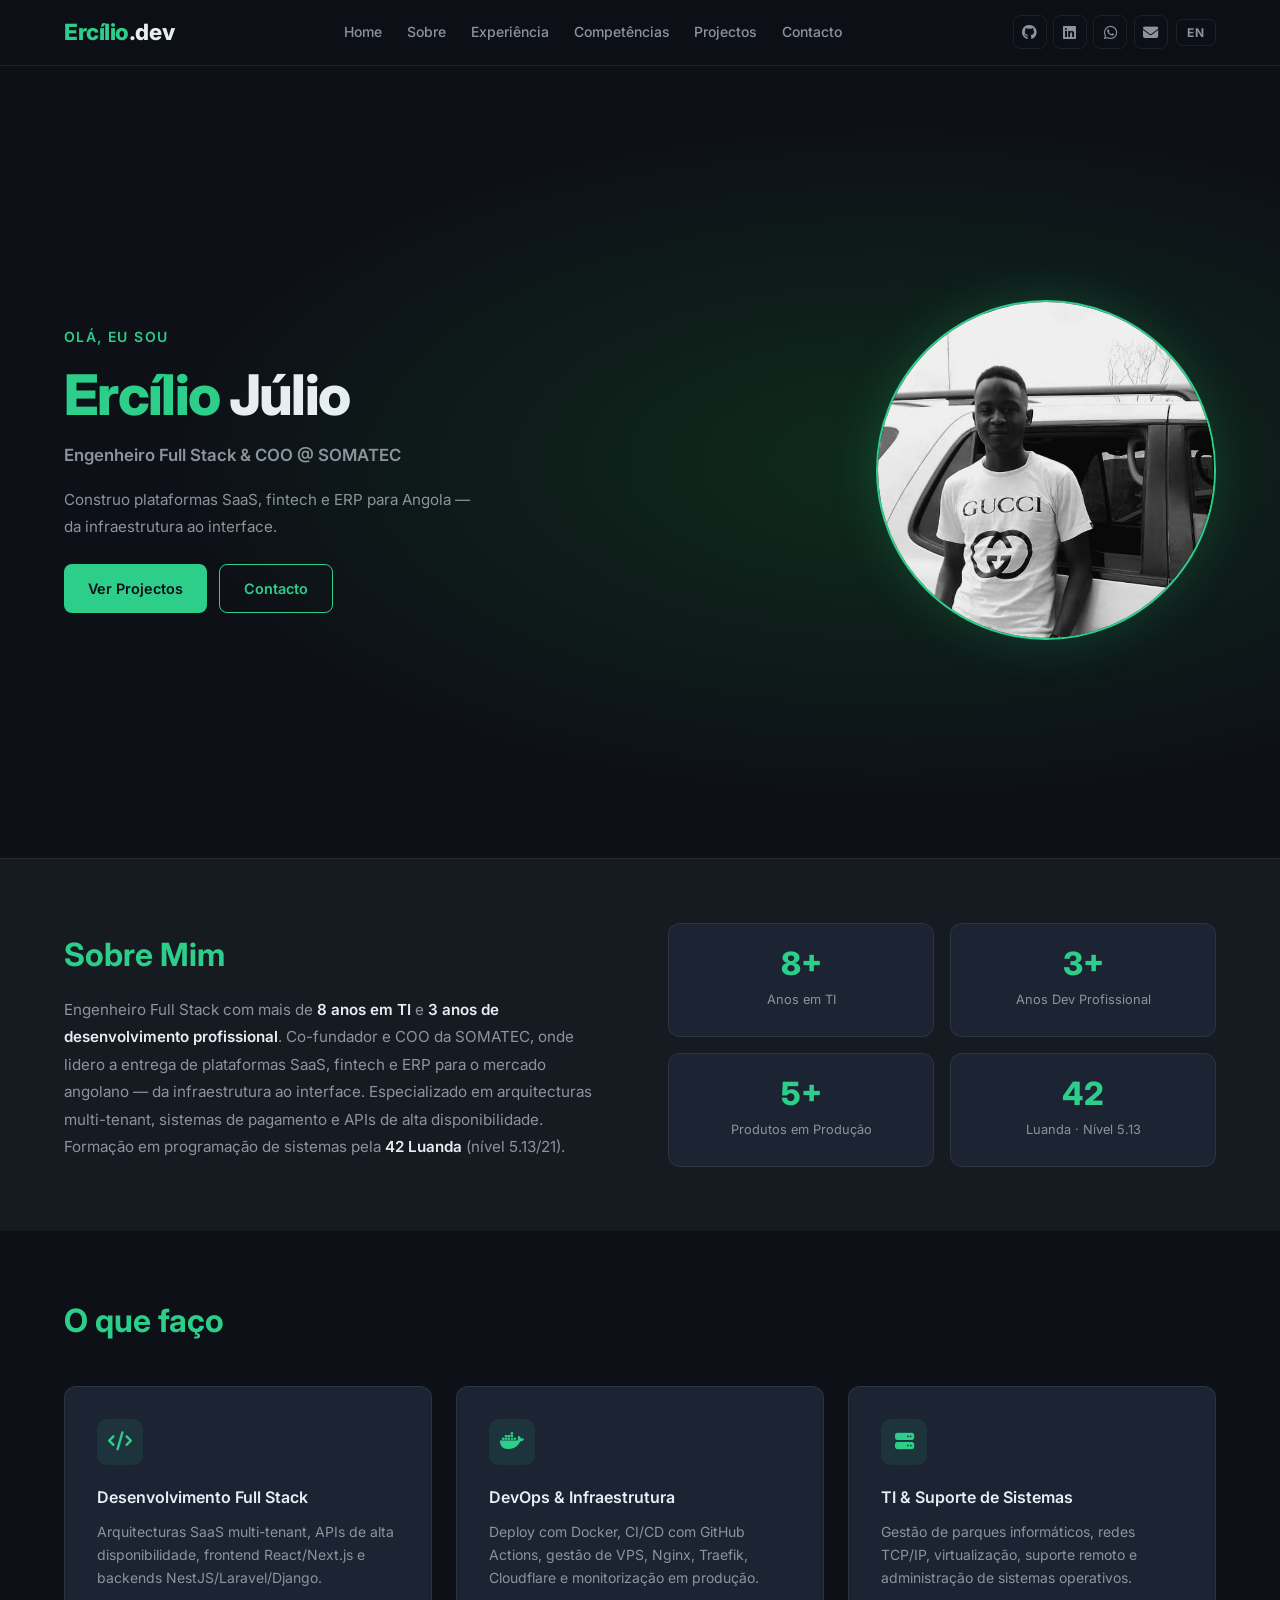
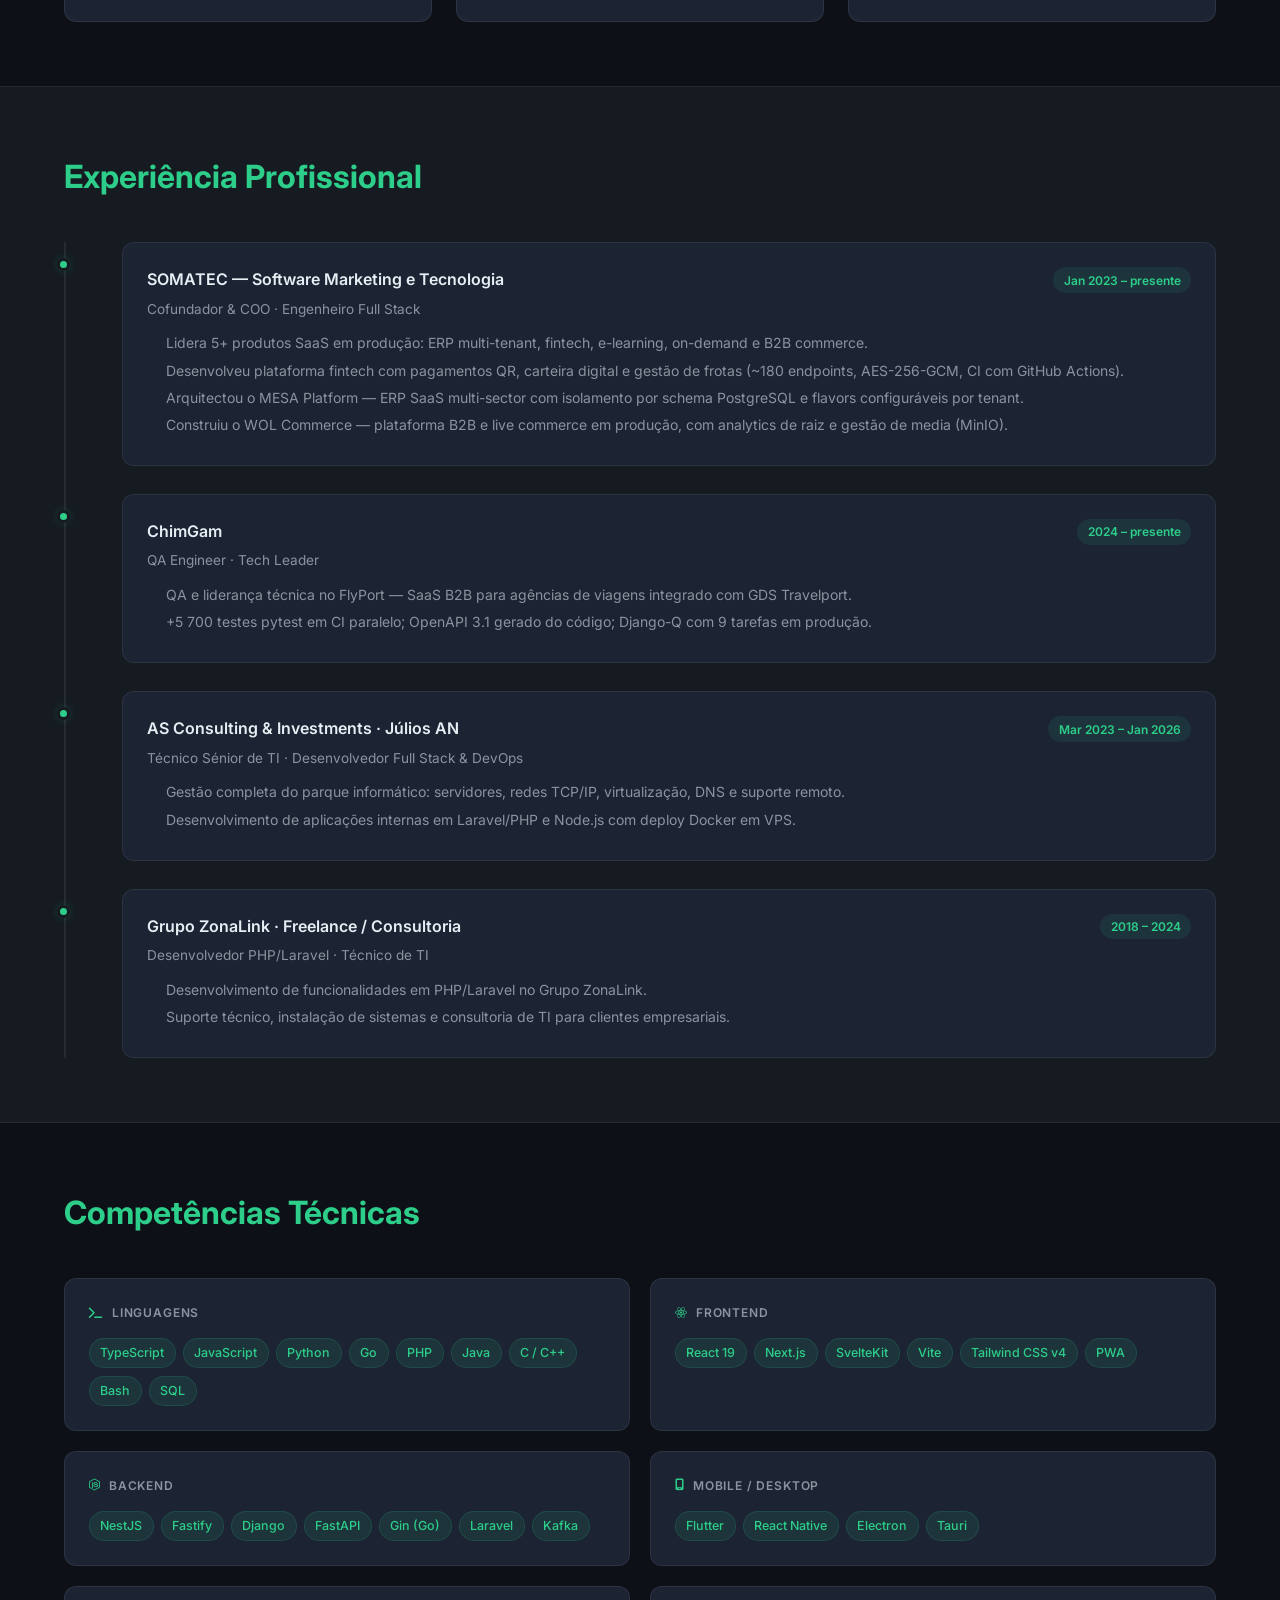
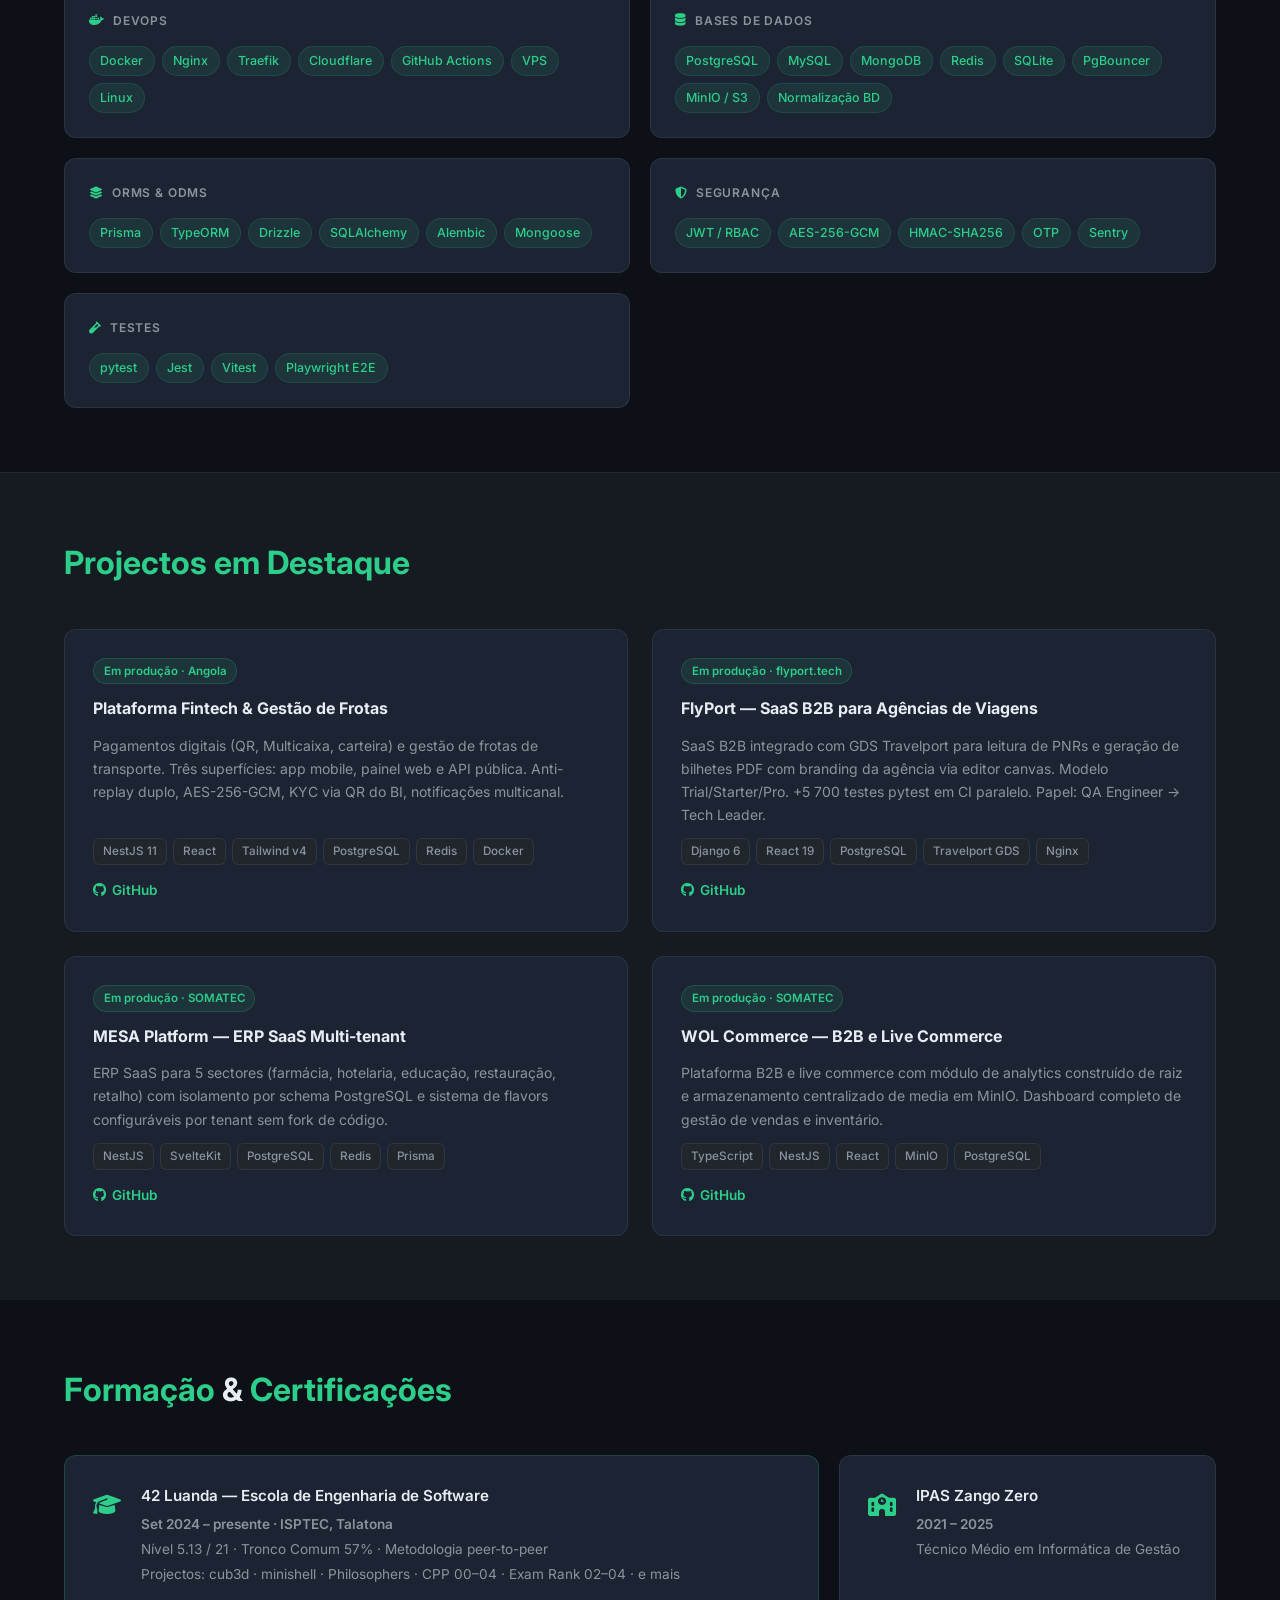
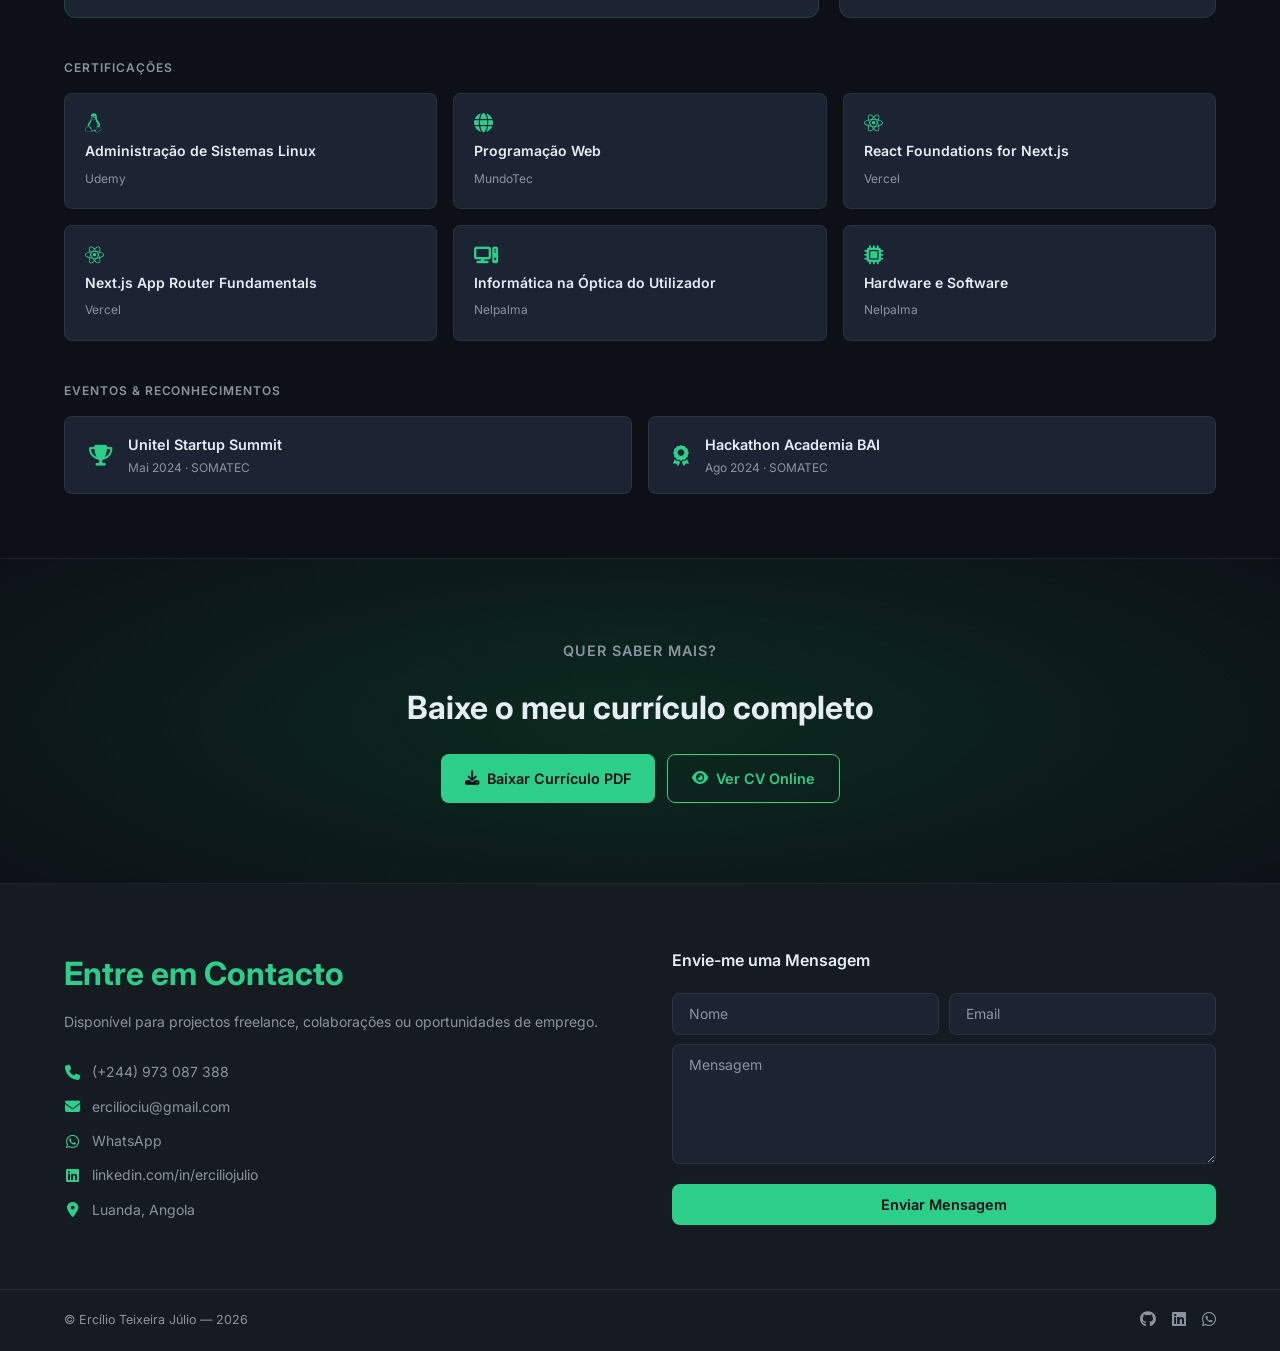
==== commit 7c8121c1: "Adicionar CVs HTML online PT/EN e botão Ver CV Online no portfolio" ====
--- a/index.html
+++ b/index.html
@@ -400,9 +400,14 @@
                 <div class="inner-content">
                     <p data-i18n="cv.sub">Quer saber mais?</p>
                     <h2 data-i18n="cv.title">Baixe o meu currículo completo</h2>
-                    <a href="./assets/Ercilio_Julio_CV_Engineer.pdf" target="_blank" class="btn">
-                        <i class="fa-solid fa-download"></i> <span data-i18n="cv.btn">Baixar Currículo PDF</span>
-                    </a>
+                    <div style="display:flex;gap:.75rem;flex-wrap:wrap;justify-content:center;">
+                        <a href="./assets/Ercilio_Julio_CV_Engineer.pdf" target="_blank" class="btn">
+                            <i class="fa-solid fa-download"></i> <span data-i18n="cv.btn">Baixar Currículo PDF</span>
+                        </a>
+                        <a href="./cv.html" target="_blank" class="btn btn-outline" id="cvOnlineBtn">
+                            <i class="fa-solid fa-eye"></i> <span data-i18n="cv.view">Ver CV Online</span>
+                        </a>
+                    </div>
                 </div>
             </section>
         </main>
@@ -494,7 +499,7 @@
             'cert1':'Administração de Sistemas Linux','cert2':'Programação Web',
             'cert5':'Informática na Óptica do Utilizador','cert6':'Hardware e Software',
             'ev1':'Mai 2024 · SOMATEC','ev2':'Ago 2024 · SOMATEC',
-            'cv.sub':'Quer saber mais?','cv.title':'Baixe o meu currículo completo','cv.btn':'Baixar Currículo PDF',
+            'cv.sub':'Quer saber mais?','cv.title':'Baixe o meu currículo completo','cv.btn':'Baixar Currículo PDF','cv.view':'Ver CV Online',
             'ct.title1':'Entre','ct.title2':'em Contacto',
             'ct.sub':'Disponível para projectos freelance, colaborações ou oportunidades de emprego.',
             'ct.location':'Luanda, Angola',
@@ -547,7 +552,7 @@
             'cert1':'Linux Systems Administration','cert2':'Web Programming',
             'cert5':'IT for End Users','cert6':'Hardware and Software',
             'ev1':'May 2024 · SOMATEC','ev2':'Aug 2024 · SOMATEC',
-            'cv.sub':'Want to know more?','cv.title':'Download my full CV','cv.btn':'Download CV PDF',
+            'cv.sub':'Want to know more?','cv.title':'Download my full CV','cv.btn':'Download CV PDF','cv.view':'View CV Online',
             'ct.title1':'Get','ct.title2':'in Touch',
             'ct.sub':'Available for freelance projects, collaborations or employment opportunities.',
             'ct.location':'Luanda, Angola',
@@ -569,6 +574,8 @@
           });
           document.documentElement.lang = l;
           document.getElementById('langBtn').textContent = l === 'pt' ? 'EN' : 'PT';
+          const cvBtn = document.getElementById('cvOnlineBtn');
+          if (cvBtn) cvBtn.href = l === 'pt' ? './cv.html' : './cv-en.html';
           lang = l;
           localStorage.setItem('pf-lang', l);
         }
--- a/assets/styles/global.css
+++ b/assets/styles/global.css
@@ -1,384 +1,622 @@
-*{
+@import url('https://fonts.googleapis.com/css2?family=Inter:wght@400;500;600;700;800&display=swap');
+
+* {
     margin: 0;
     padding: 0;
-    list-style-type: none;
+    list-style: none;
     box-sizing: border-box;
     text-decoration: none;
 }
 
-:root{
-    --primary-color: rgb(2, 203, 22);
-    --dark-color: #07022e;
-    --light-color: #fff;
-}
-
-/* Inner Content*/
-
-.inner-content{
+:root {
+    --dark:        #0D1117;
+    --dark-2:      #161B22;
+    --surface:     #1C2333;
+    --surface-2:   #21262D;
+    --primary:     #2DCD8A;
+    --primary-dim: rgba(45, 205, 138, 0.10);
+    --primary-glow:rgba(45, 205, 138, 0.20);
+    --text:        #E6EDF3;
+    --text-muted:  #8B949E;
+    --border:      rgba(255, 255, 255, 0.07);
+    --radius:      12px;
+    --radius-sm:   8px;
+}
+
+/* ── Base ────────────────────────────────────────── */
+body {
+    background-color: var(--dark);
+    color: var(--text);
+    font-family: 'Inter', system-ui, sans-serif;
+    font-size: 16px;
+    line-height: 1.6;
+}
+a { color: inherit; }
+img { max-width: 100%; display: block; }
+
+.inner-content {
+    max-width: 1200px;
+    padding-inline: 1.5rem;
+    margin-inline: auto;
+}
+
+/* ── Typography ─────────────────────────────────── */
+.section-title {
+    font-size: 2rem;
+    font-weight: 700;
+    margin-bottom: 2.5rem;
+}
+.section-title span { color: var(--primary); }
+
+.sub-title {
+    font-size: 0.75rem;
+    font-weight: 600;
+    color: var(--text-muted);
+    text-transform: uppercase;
+    letter-spacing: 0.08em;
+    margin: 2.5rem 0 1rem;
+}
+
+/* ── Buttons ─────────────────────────────────────── */
+.btn {
+    display: inline-flex;
+    align-items: center;
+    gap: 0.5rem;
+    background: var(--primary);
+    color: #0D1117;
+    padding: 0.75rem 1.5rem;
+    border-radius: var(--radius-sm);
+    font-weight: 600;
+    font-size: 0.9rem;
+    cursor: pointer;
+    border: none;
+    font-family: inherit;
+    transition: background 0.2s, transform 0.15s;
+}
+.btn:hover { background: #23b878; transform: translateY(-1px); }
+
+.btn-outline {
+    background: transparent;
+    color: var(--primary);
+    border: 1.5px solid var(--primary);
+}
+.btn-outline:hover { background: var(--primary-dim); }
+
+/* ── NAV ─────────────────────────────────────────── */
+#navbar {
+    position: sticky;
+    top: 0;
+    z-index: 100;
+    background: rgba(13, 17, 23, 0.88);
+    backdrop-filter: blur(14px);
+    -webkit-backdrop-filter: blur(14px);
+    border-bottom: 1px solid var(--border);
+}
+#navbar .inner-content {
+    display: flex;
+    align-items: center;
+    justify-content: space-between;
+    padding-block: 0.9rem;
+    gap: 1rem;
+    flex-wrap: wrap;
+}
+.logo {
+    font-size: 1.4rem;
+    font-weight: 800;
+    letter-spacing: -0.02em;
+}
+.logo span { color: var(--primary); }
+
+.menu {
+    display: flex;
+    gap: 0.15rem;
+}
+.menu li a {
+    padding: 0.4rem 0.7rem;
+    border-radius: 6px;
+    font-size: 0.875rem;
+    font-weight: 500;
+    color: var(--text-muted);
+    transition: color 0.2s, background 0.2s;
+}
+.menu li a:hover {
+    color: var(--text);
+    background: var(--surface);
+}
+
+.social-icons {
+    display: flex;
+    gap: 0.4rem;
+}
+.social-icons li a {
+    display: flex;
+    align-items: center;
+    justify-content: center;
+    width: 34px;
+    height: 34px;
+    border-radius: 8px;
+    color: var(--text-muted);
+    border: 1px solid var(--border);
+    font-size: 0.95rem;
+    transition: color 0.2s, border-color 0.2s, background 0.2s;
+}
+.social-icons li a:hover {
+    color: var(--primary);
+    border-color: var(--primary-glow);
+    background: var(--primary-dim);
+}
+
+/* ── HERO ─────────────────────────────────────────── */
+header {
+    padding-block: 5rem 4rem;
+    background: radial-gradient(ellipse 80% 60% at 70% 50%, #0F2A1C 0%, var(--dark) 70%);
+    min-height: 88vh;
+    display: flex;
+    align-items: center;
+}
+header .inner-content {
+    display: grid;
+    grid-template-columns: 1fr 1fr;
+    gap: 3rem;
+    align-items: center;
+    width: 100%;
+}
+header .left-side {
+    display: flex;
+    flex-direction: column;
+    gap: 1.1rem;
+}
+.hero-greeting {
+    color: var(--primary);
+    font-weight: 600;
+    font-size: 0.875rem;
+    letter-spacing: 0.1em;
+    text-transform: uppercase;
+}
+header .left-side h2 {
+    font-size: 3.5rem;
+    font-weight: 800;
+    line-height: 1.05;
+    letter-spacing: -0.03em;
+}
+header .left-side h2 span { color: var(--primary); }
+.hero-role {
+    font-size: 1.05rem;
+    font-weight: 600;
+    color: var(--text-muted);
+}
+.hero-desc {
+    color: var(--text-muted);
+    font-size: 0.95rem;
+    line-height: 1.75;
+}
+.links {
+    display: flex;
+    gap: 0.75rem;
+    flex-wrap: wrap;
+    margin-top: 0.4rem;
+}
+.hero-img-wrap {
+    display: flex;
+    justify-content: flex-end;
+}
+.hero-img-wrap img {
+    width: 100%;
+    max-width: 340px;
+    border-radius: 50%;
+    border: 2px solid var(--primary);
+    box-shadow: 0 0 50px var(--primary-glow);
+    aspect-ratio: 1;
+    object-fit: cover;
+}
+
+/* ── SOBRE ────────────────────────────────────────── */
+#sobre {
+    padding-block: 4rem;
+    background: var(--dark-2);
+    border-top: 1px solid var(--border);
+}
+.about-grid {
+    display: grid;
+    grid-template-columns: 1fr 1fr;
+    gap: 3.5rem;
+    align-items: center;
+}
+.about-text .section-title { margin-bottom: 1rem; }
+.about-text p { color: var(--text-muted); line-height: 1.8; font-size: 0.95rem; }
+.about-text strong { color: var(--text); font-weight: 600; }
+
+.stats-row {
+    display: grid;
+    grid-template-columns: 1fr 1fr;
+    gap: 1rem;
+}
+.stat {
+    background: var(--surface);
+    border: 1px solid var(--border);
+    border-radius: var(--radius);
+    padding: 1.5rem;
+    text-align: center;
+    transition: border-color 0.2s;
+}
+.stat:hover { border-color: var(--primary-glow); }
+.stat strong {
+    display: block;
+    font-size: 2rem;
+    font-weight: 800;
+    color: var(--primary);
+    line-height: 1;
+    margin-bottom: 0.4rem;
+}
+.stat span { font-size: 0.8rem; color: var(--text-muted); }
+
+/* ── SERVICES ────────────────────────────────────── */
+#services {
+    padding-block: 4rem;
+}
+.services-grid {
+    display: grid;
+    grid-template-columns: repeat(3, 1fr);
+    gap: 1.5rem;
+}
+.service-card {
+    background: var(--surface);
+    border: 1px solid var(--border);
+    border-radius: var(--radius);
+    padding: 2rem;
+    transition: border-color 0.2s, transform 0.2s;
+}
+.service-card:hover {
+    border-color: var(--primary-glow);
+    transform: translateY(-3px);
+}
+.service-icon {
+    width: 46px;
+    height: 46px;
+    background: var(--primary-dim);
+    border-radius: 10px;
+    display: flex;
+    align-items: center;
+    justify-content: center;
+    font-size: 1.2rem;
+    color: var(--primary);
+    margin-bottom: 1.25rem;
+}
+.service-card h3 { font-size: 1rem; font-weight: 600; margin-bottom: 0.6rem; }
+.service-card p { color: var(--text-muted); font-size: 0.875rem; line-height: 1.65; }
+
+/* ── EXPERIÊNCIA ─────────────────────────────────── */
+#experiencia {
+    padding-block: 4rem;
+    background: var(--dark-2);
+    border-top: 1px solid var(--border);
+    border-bottom: 1px solid var(--border);
+}
+.timeline {
     position: relative;
-    max-width: 1200px;
-    padding-inline: 1rem;
-    margin-inline: auto
-}
-
-body{
-    background-color: var(--dark-color);
-    color: var(--light-color);
-    font-family: 'Courier New', Courier, monospace;
-}
-
-a {
-    color: inherit;
-}
-.btn{
-    background-color: var(--primary-color);
-    padding: 0.8rem 1rem;
-    min-width: 120px;
-    display: inline-block;
-    border-radius: 0.6rem;
-    cursor: pointer;
-    transition: all 0.2s;
-    color: #fff;
+    padding-left: 2rem;
+    border-left: 2px solid var(--border);
+    display: flex;
+    flex-direction: column;
+    gap: 1.75rem;
+}
+.timeline-item { position: relative; padding-left: 1.5rem; }
+.timeline-dot {
+    position: absolute;
+    left: -2.56rem;
+    top: 1rem;
+    width: 13px;
+    height: 13px;
+    border-radius: 50%;
+    background: var(--primary);
+    border: 3px solid var(--dark-2);
+    box-shadow: 0 0 8px var(--primary-glow);
+}
+.timeline-content {
+    background: var(--surface);
+    border: 1px solid var(--border);
+    border-radius: var(--radius);
+    padding: 1.5rem;
+    transition: border-color 0.2s;
+}
+.timeline-content:hover { border-color: var(--primary-glow); }
+.timeline-header {
+    display: flex;
+    justify-content: space-between;
+    align-items: flex-start;
+    gap: 1rem;
+    flex-wrap: wrap;
+    margin-bottom: 0.35rem;
+}
+.timeline-header h3 { font-size: 1rem; font-weight: 600; }
+.timeline-date {
+    font-size: 0.75rem;
+    color: var(--primary);
+    font-weight: 600;
+    white-space: nowrap;
+    background: var(--primary-dim);
+    padding: 0.2rem 0.65rem;
+    border-radius: 20px;
+    flex-shrink: 0;
+}
+.timeline-role { font-size: 0.85rem; color: var(--text-muted); margin-bottom: 0.75rem; }
+.timeline-content ul { padding-left: 1.2rem; list-style: disc; }
+.timeline-content ul li { font-size: 0.875rem; color: var(--text-muted); margin-bottom: 0.3rem; line-height: 1.6; }
+
+/* ── COMPETÊNCIAS ────────────────────────────────── */
+#habilidades {
+    padding-block: 4rem;
+}
+.skills-groups {
+    display: grid;
+    grid-template-columns: 1fr 1fr;
+    gap: 1.25rem;
+}
+.skill-group {
+    background: var(--surface);
+    border: 1px solid var(--border);
+    border-radius: var(--radius);
+    padding: 1.5rem;
+}
+.skill-group h4 {
+    font-size: 0.75rem;
+    font-weight: 600;
+    text-transform: uppercase;
+    letter-spacing: 0.07em;
+    color: var(--text-muted);
+    margin-bottom: 1rem;
+    display: flex;
+    align-items: center;
+    gap: 0.5rem;
+}
+.skill-group h4 i { color: var(--primary); }
+.skill-pills { display: flex; flex-wrap: wrap; gap: 0.45rem; }
+.skill-pills span {
+    background: var(--primary-dim);
+    color: var(--primary);
+    font-size: 0.78rem;
+    font-weight: 500;
+    padding: 0.25rem 0.65rem;
+    border-radius: 20px;
+    border: 1px solid rgba(45, 205, 138, 0.15);
+}
+
+/* ── PROJECTOS ───────────────────────────────────── */
+#projetos {
+    padding-block: 4rem;
+    background: var(--dark-2);
+    border-top: 1px solid var(--border);
+}
+.projects-grid {
+    display: grid;
+    grid-template-columns: 1fr 1fr;
+    gap: 1.5rem;
+}
+.project-card {
+    background: var(--surface);
+    border: 1px solid var(--border);
+    border-radius: var(--radius);
+    padding: 1.75rem;
+    display: flex;
+    flex-direction: column;
+    gap: 0.75rem;
+    transition: border-color 0.2s, transform 0.2s;
+}
+.project-card:hover {
+    border-color: var(--primary-glow);
+    transform: translateY(-3px);
+}
+.project-status {
+    font-size: 0.72rem;
+    font-weight: 600;
+    padding: 0.2rem 0.6rem;
+    border-radius: 20px;
+    align-self: flex-start;
+}
+.project-status.live {
+    background: var(--primary-dim);
+    color: var(--primary);
+    border: 1px solid rgba(45, 205, 138, 0.2);
+}
+.project-card h3 { font-size: 1rem; font-weight: 700; }
+.project-card > p { color: var(--text-muted); font-size: 0.875rem; line-height: 1.65; flex: 1; }
+.tech-stack { display: flex; flex-wrap: wrap; gap: 0.4rem; }
+.tech-stack span {
+    background: var(--surface-2);
+    color: var(--text-muted);
+    font-size: 0.73rem;
+    font-weight: 500;
+    padding: 0.2rem 0.55rem;
+    border-radius: 6px;
+    border: 1px solid var(--border);
+}
+.project-links a {
+    font-size: 0.85rem;
+    color: var(--primary);
+    font-weight: 600;
+    display: inline-flex;
+    align-items: center;
+    gap: 0.4rem;
+    transition: opacity 0.2s;
+}
+.project-links a:hover { opacity: 0.7; }
+
+/* ── FORMAÇÃO ────────────────────────────────────── */
+#formacao {
+    padding-block: 4rem;
+}
+.edu-grid {
+    display: grid;
+    grid-template-columns: 2fr 1fr;
+    gap: 1.25rem;
+    margin-bottom: 0;
+}
+.edu-card {
+    background: var(--surface);
+    border: 1px solid var(--border);
+    border-radius: var(--radius);
+    padding: 1.75rem;
+    display: flex;
+    gap: 1.25rem;
+    align-items: flex-start;
+}
+.edu-card.featured { border-color: rgba(45, 205, 138, 0.2); }
+.edu-icon { font-size: 1.4rem; color: var(--primary); flex-shrink: 0; margin-top: 0.15rem; }
+.edu-card h3 { font-size: 0.95rem; font-weight: 600; margin-bottom: 0.35rem; }
+.edu-date { font-size: 0.78rem; color: var(--primary); font-weight: 600; margin-bottom: 0.4rem; }
+.edu-card p { font-size: 0.85rem; color: var(--text-muted); margin-bottom: 0.2rem; }
+.edu-note { font-size: 0.78rem; color: var(--text-muted); }
+
+.certs-grid {
+    display: grid;
+    grid-template-columns: repeat(3, 1fr);
+    gap: 1rem;
+}
+.cert-card {
+    background: var(--surface);
+    border: 1px solid var(--border);
+    border-radius: var(--radius-sm);
+    padding: 1.25rem;
+    display: flex;
+    flex-direction: column;
+    gap: 0.4rem;
+    transition: border-color 0.2s;
+}
+.cert-card:hover { border-color: var(--primary-glow); }
+.cert-card i { font-size: 1.2rem; color: var(--primary); }
+.cert-card span { font-size: 0.875rem; font-weight: 600; }
+.cert-card small { font-size: 0.75rem; color: var(--text-muted); }
+
+.events-row { display: flex; gap: 1rem; flex-wrap: wrap; }
+.event-badge {
+    background: var(--surface);
+    border: 1px solid var(--border);
+    border-radius: var(--radius-sm);
+    padding: 1rem 1.5rem;
+    display: flex;
+    align-items: center;
+    gap: 1rem;
+    flex: 1;
+    min-width: 220px;
+    transition: border-color 0.2s;
+}
+.event-badge:hover { border-color: var(--primary-glow); }
+.event-badge i { color: var(--primary); font-size: 1.3rem; flex-shrink: 0; }
+.event-badge span { font-weight: 600; font-size: 0.9rem; display: block; }
+.event-badge small { font-size: 0.75rem; color: var(--text-muted); display: block; margin-top: 0.15rem; }
+
+/* ── CURRICULO CTA ───────────────────────────────── */
+#curriculo {
+    background: radial-gradient(ellipse 80% 100% at 50% 50%, #0B2A1F 0%, var(--dark) 80%);
+    padding-block: 5rem;
+    border-top: 1px solid var(--border);
+    border-bottom: 1px solid var(--border);
+}
+#curriculo .inner-content {
     text-align: center;
-}
-
-
-.btn:hover{
-    background-color: rgb(5, 130, 17);
-}
-
-image{
-    position: relative;
-    max-width: 100%;
-}
-nav{
-    background-color: var(--light-color);
-    color: var(--dark-color);
-    box-shadow: 0px 5px 10px #ffffff30;
-}
-
-nav .inner-content{
-    display: flex;
-    flex-wrap: wrap;
+    display: flex;
+    flex-direction: column;
+    align-items: center;
+    gap: 1.25rem;
+}
+#curriculo p { color: var(--text-muted); font-size: 0.9rem; text-transform: uppercase; letter-spacing: 0.07em; font-weight: 600; }
+#curriculo h2 { font-size: 2rem; font-weight: 700; }
+
+/* ── FOOTER ──────────────────────────────────────── */
+footer { background: var(--dark-2); }
+
+#contacto {
+    padding-block: 4rem;
+    border-bottom: 1px solid var(--border);
+}
+.footer-grid {
+    display: grid;
+    grid-template-columns: 1fr 1fr;
+    gap: 4rem;
+    align-items: start;
+}
+.contact-info .section-title { margin-bottom: 0.75rem; }
+.contact-info > p { color: var(--text-muted); margin-bottom: 1.75rem; font-size: 0.875rem; }
+
+.contact-list { display: flex; flex-direction: column; gap: 0.75rem; }
+.contact-list li,
+.contact-list li a {
+    display: flex;
+    align-items: center;
+    gap: 0.75rem;
+    color: var(--text-muted);
+    font-size: 0.875rem;
+    transition: color 0.2s;
+}
+.contact-list li a:hover { color: var(--primary); }
+.contact-list li i,
+.contact-list li a i { color: var(--primary); font-size: 0.95rem; width: 16px; text-align: center; }
+
+.contact-form h3 { font-size: 1rem; font-weight: 600; margin-bottom: 1.25rem; }
+.form-group { display: grid; grid-template-columns: 1fr 1fr; gap: 0.6rem; margin-bottom: 0.6rem; }
+
+.contact-form input,
+.contact-form textarea {
+    width: 100%;
+    background: var(--surface);
+    border: 1px solid var(--border);
+    border-radius: var(--radius-sm);
+    padding: 0.7rem 1rem;
+    color: var(--text);
+    font-family: inherit;
+    font-size: 0.875rem;
+    transition: border-color 0.2s;
+}
+.contact-form input::placeholder,
+.contact-form textarea::placeholder { color: var(--text-muted); }
+.contact-form input:focus,
+.contact-form textarea:focus { outline: none; border-color: var(--primary); }
+.contact-form textarea { min-height: 120px; resize: vertical; margin-bottom: 0.75rem; }
+.contact-form .btn { width: 100%; justify-content: center; }
+
+#copyright { padding-block: 1.1rem; }
+#copyright .inner-content {
+    display: flex;
+    align-items: center;
     justify-content: space-between;
-    padding: 1rem;
-}
-
-.logo{
-    font-weight: bold;
-    font-size: 2rem;
-}
-body{
-    color: #ebf2f8bb
-}
-
-.logo span{
-    color: var(--primary-color);
-}
-/******************************* Início Nav **********************************/
-nav ul{
-    display: flex;
-    
-    gap: 1rem;
-    align-items: center;
-}
-
-nav ul li:hover {
-    color: var(--primary-color) !important;
-    transition: all 0.3s;
-    transform: translateY(-4px);
-}
-nav ul.social-icons li{
-    font-size: 1.5rem;
-}
-
-/*******************************Fim  Nav***********************************/
-
-
-/*******************************Inicio Header**********************************/
-header{
-    position: relative;
-    display: block;
-    padding-block: 3rem;
-}
-header .inner-content{
-    display: grid;
-    grid-template-columns: repeat(2,1fr);
-    gap: 2rem;
-    align-items: center;
-    min-height: 60vh;
-}
-header .left-side{
-    display: grid;
-    gap: 1rem;
-}
-
-header .left-side h2{
-    font-size: 3rem;
-}header .left-side h2 span{
-    color: var(--primary-color);
-}
-
-header .left-side .links{
-    display: flex;
-    gap: 1rem;
-}
-
-header .right-side{
-    display: flex;
-    justify-content: right;
-    
-}
-header .right-side img{
-    position: relative;
-    display: block;
-    width: 100%;
-    max-width: 350px;
-    border-radius: 50%;
-    padding: 1rem;
-    border: 2px solid var(--primary-color);
-}
-
-/*******************************Fim Header**********************************/
-
-
-/******************************* Início do Menu**********************************/
-
-main{
-    position: relative;
-}
-.section-title{
-    text-align: center;
-}
-.section-title.primary span{
-    color: var(--dark-color);
-}
-main img{
-    background-color: #fff;
-}
-#services{
-    background-color: var(--primary-color);
-    padding-block: 2rem;
-}
-.services{
-    display: grid;
-    grid-template-columns: 1fr 1fr 1fr;
-    gap: 1rem;
-    padding-top: 1rem;
-}
-.services .service{
-    background-color: var(--dark-color);
-    padding: 2rem;
-    border-radius: 8px;
-}
-.services .service img{
-    width: 100%;
-    border-radius: 8px;
-}
-
-.services .service h3{
-    padding: 0.5rem;
-}
-
-.icon{
-    width: 100%;
-    display: flex;
-    justify-content: center;
-}
-#projetos{
-    background-color: #fff;
-    padding-block: 2rem;
-}
-#projetos h3{
-    color: var(--primary-color);
-    font-size: 1rem;
-}
-
-#projetos .services .service{
-    padding: 1rem;
-    border-radius: 8px;
-}
-#projetos .primary{
-    color: var(--primary-color);
-
-}
-#habilidades{
-    padding-block: 2rem;
-}
-#habilidades h2 span{
-    color: var(--primary-color);
-}
-
-#habilidades h3{
-    text-transform: uppercase;
-    text-align: center;
-}
-#habilidades i{
-    font-size: 100px;
-    margin-inline: auto;
-    color: var(--primary-color);
-}
-.service .projeto-nome{
-    padding: .8rem 0 !important;
-    text-align: center;
-    margin: 0;
-}
-#curriculo{
-    background-color: var(--primary-color);
-    padding: 2rem;
-}
-#curriculo a{
-    color: #fff;
-    transition: all .6s ease-in-out;
-}
-#curriculo a:hover{
-    color: var(--dark-color);
-}
-#curriculo a span{
-    background-color: var(--primary-color);
-    padding: 2rem;
-}
-
-/*******************************Fim do Menu**********************************/
-#copyright{
-    color: var(--primary-color);
-    padding: 2rem;
-}
-#contacto .inner-content{
-    padding-block: 2rem;
-    border: transparent;
-    padding-inline: 2rem;
-}
-#contacto .links{
-    padding: 2rem;
-}#contacto .links h3{
-    padding-bottom: 1rem;
-}
-#contacto .links a{
-    font-weight: 600;
-    display: flex;
-    align-items: baseline;
-    gap: 3px;
-    transition: all 1s ease-in-out;
-    margin-top: .5rem;
-}
-#contacto .links a:hover{
-    color: var(--primary-color);
-}
-#contacto form .campos{
-    position: relative;
-    max-width:  500px;
-    display: grid;
-    grid-template-columns:1fr;
-    gap: 5px;
-    margin-inline: auto;
-    justify-content: center!important;
-    text-align: center;
-    margin-top: 1rem;
-}
-#contacto form .btn{
-    border: transparent;
-    padding-inline: 2rem;
-    background-color: var(--primary-color);
-    color: var(--light-color);
-}
-#contacto{
-    display: grid;
-    grid-template-columns: 1fr 1fr;
-}
-#contacto form h3{
-    text-align: center;
-}
-#contacto form .row-btn{
-    position: relative;
-    display: flex;
-    padding: 1rem;
-    justify-content: center;
-}
-#contacto .input-group{
-    all: unset;
-    display: grid;
-    grid-template-columns: repeat(1fr);
-    gap: 5px;
-    align-items: start;
-}
-
-footer form input{
-    display: block !important;
-    padding: .7rem .8rem;
-    border: 1px solid transparent;
-    box-shadow: 0px 3px 2px #08013d0b;
-    border-radius: 4px;
-    color: rgba(240, 248, 255, 0.84);
-    background-color: #04014673;
-    font-weight: 500;
-}
-#contacto form textarea{
-    padding: .8rem;
-    border: 1px solid transparent;
-    box-shadow: 0px 3px 2px #08013d33;
-    color: var(--dark-color);
-    font-weight: bold;
-    color: rgba(240, 248, 255, 0.84);
-    background-color: #04014673;
-}
-/*******************************Inicio do Responsivo**********************************/
-
-@media screen and (max-width: 800px) {  
-}
-
-@media screen and (max-width: 680px) {
-
-    #contacto{
-        display: grid;
-        grid-template-columns: 1fr;
-    }
-    
-     .services{
-        grid-template-columns: 1fr 1fr;
-    }
-    
-    .services .service{
-        background-color: var(--dark-color);
-        padding: 1rem;
-        border-radius: 8px;
-}
-    nav{
-        display: grid;
-        grid-template-columns: 1fr;
-    }
-    nav .logo{
-        order: -1;
-        width: 100%;
-        text-align: center;
-    }
-    nav ul{
-        display: flex;
-        width: 100%;
-        justify-content: center;
-        align-items: center;
-        margin-top: 1rem;
-    }
-
-    header .inner-content{
-        grid-template-columns: repeat(1,1fr);
-    }
-    
-    header .right-side{
-        grid-row: 1;
-        justify-content: center;
-    }
-
-}
-@media screen and (max-width: 480px) {
-    #projetos .services, #services .services{
-        padding-block:2rem;
-        grid-template-columns: 1fr;
-    }
-    section{
-        padding-block: 50px !important
-    }
-}
-
-
-/*******************************Fim do Responsivo**********************************/+}
+#copyright small { font-size: 0.78rem; color: var(--text-muted); }
+.footer-social { display: flex; gap: 1rem; }
+.footer-social li a { color: var(--text-muted); font-size: 1rem; transition: color 0.2s; }
+.footer-social li a:hover { color: var(--primary); }
+
+/* ── RESPONSIVE ──────────────────────────────────── */
+@media (max-width: 960px) {
+    .services-grid { grid-template-columns: 1fr 1fr; }
+    .skills-groups { grid-template-columns: 1fr; }
+    .projects-grid { grid-template-columns: 1fr; }
+    .edu-grid { grid-template-columns: 1fr; }
+    .certs-grid { grid-template-columns: 1fr 1fr; }
+    .about-grid { grid-template-columns: 1fr; gap: 2rem; }
+    .stats-row { grid-template-columns: repeat(4, 1fr); }
+    .footer-grid { grid-template-columns: 1fr; gap: 2.5rem; }
+}
+
+@media (max-width: 680px) {
+    header { min-height: auto; padding-block: 3.5rem; }
+    header .inner-content { grid-template-columns: 1fr; gap: 2rem; }
+    header .left-side h2 { font-size: 2.5rem; }
+    header .right-side { order: -1; }
+    .hero-img-wrap { justify-content: center; }
+    .hero-img-wrap img { max-width: 220px; }
+    .section-title { font-size: 1.65rem; }
+    .services-grid { grid-template-columns: 1fr; }
+    .stats-row { grid-template-columns: 1fr 1fr; }
+    .certs-grid { grid-template-columns: 1fr 1fr; }
+    .form-group { grid-template-columns: 1fr; }
+    #navbar .inner-content { flex-wrap: wrap; }
+    .menu { order: 3; width: 100%; justify-content: center; gap: 0; }
+    .menu li a { padding: 0.35rem 0.5rem; font-size: 0.78rem; }
+}
+
+@media (max-width: 480px) {
+    .skills-groups { grid-template-columns: 1fr; }
+    .certs-grid { grid-template-columns: 1fr; }
+    header .left-side h2 { font-size: 2rem; }
+    .stats-row { grid-template-columns: 1fr 1fr; }
+}
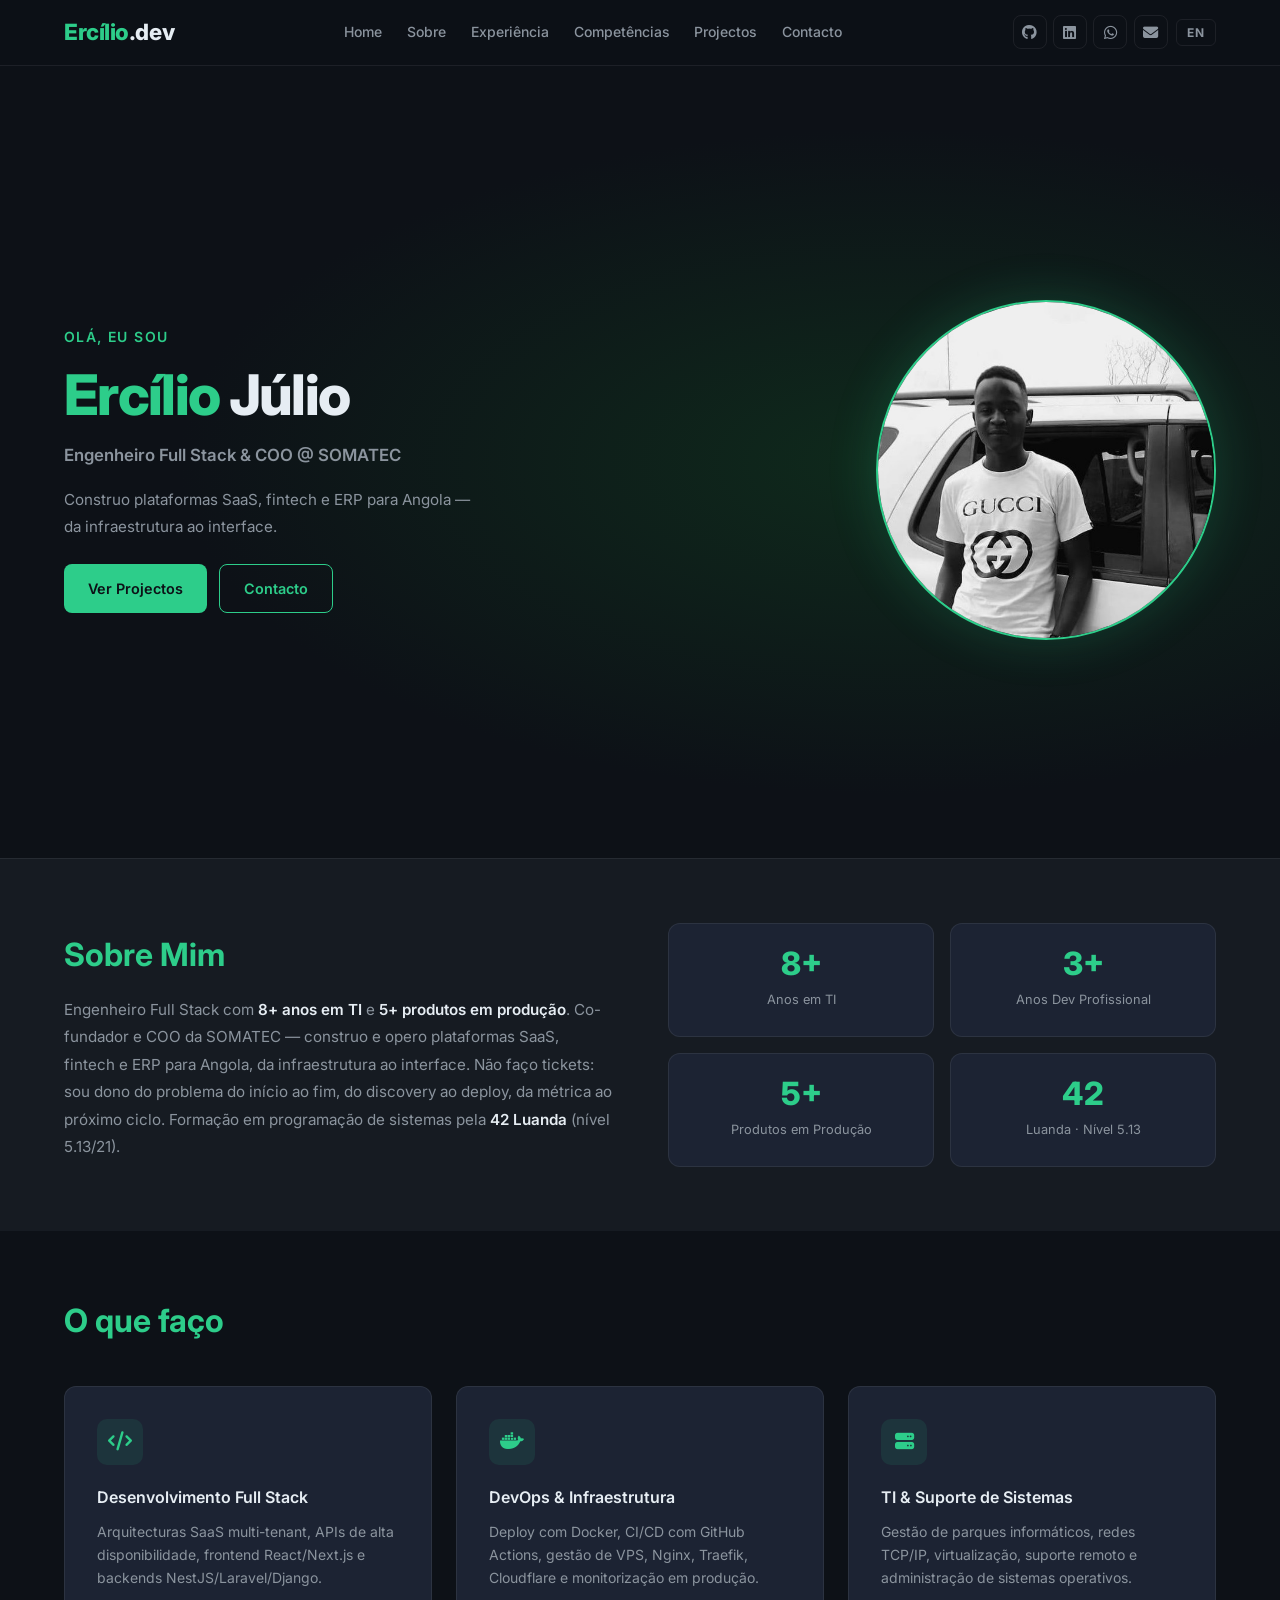
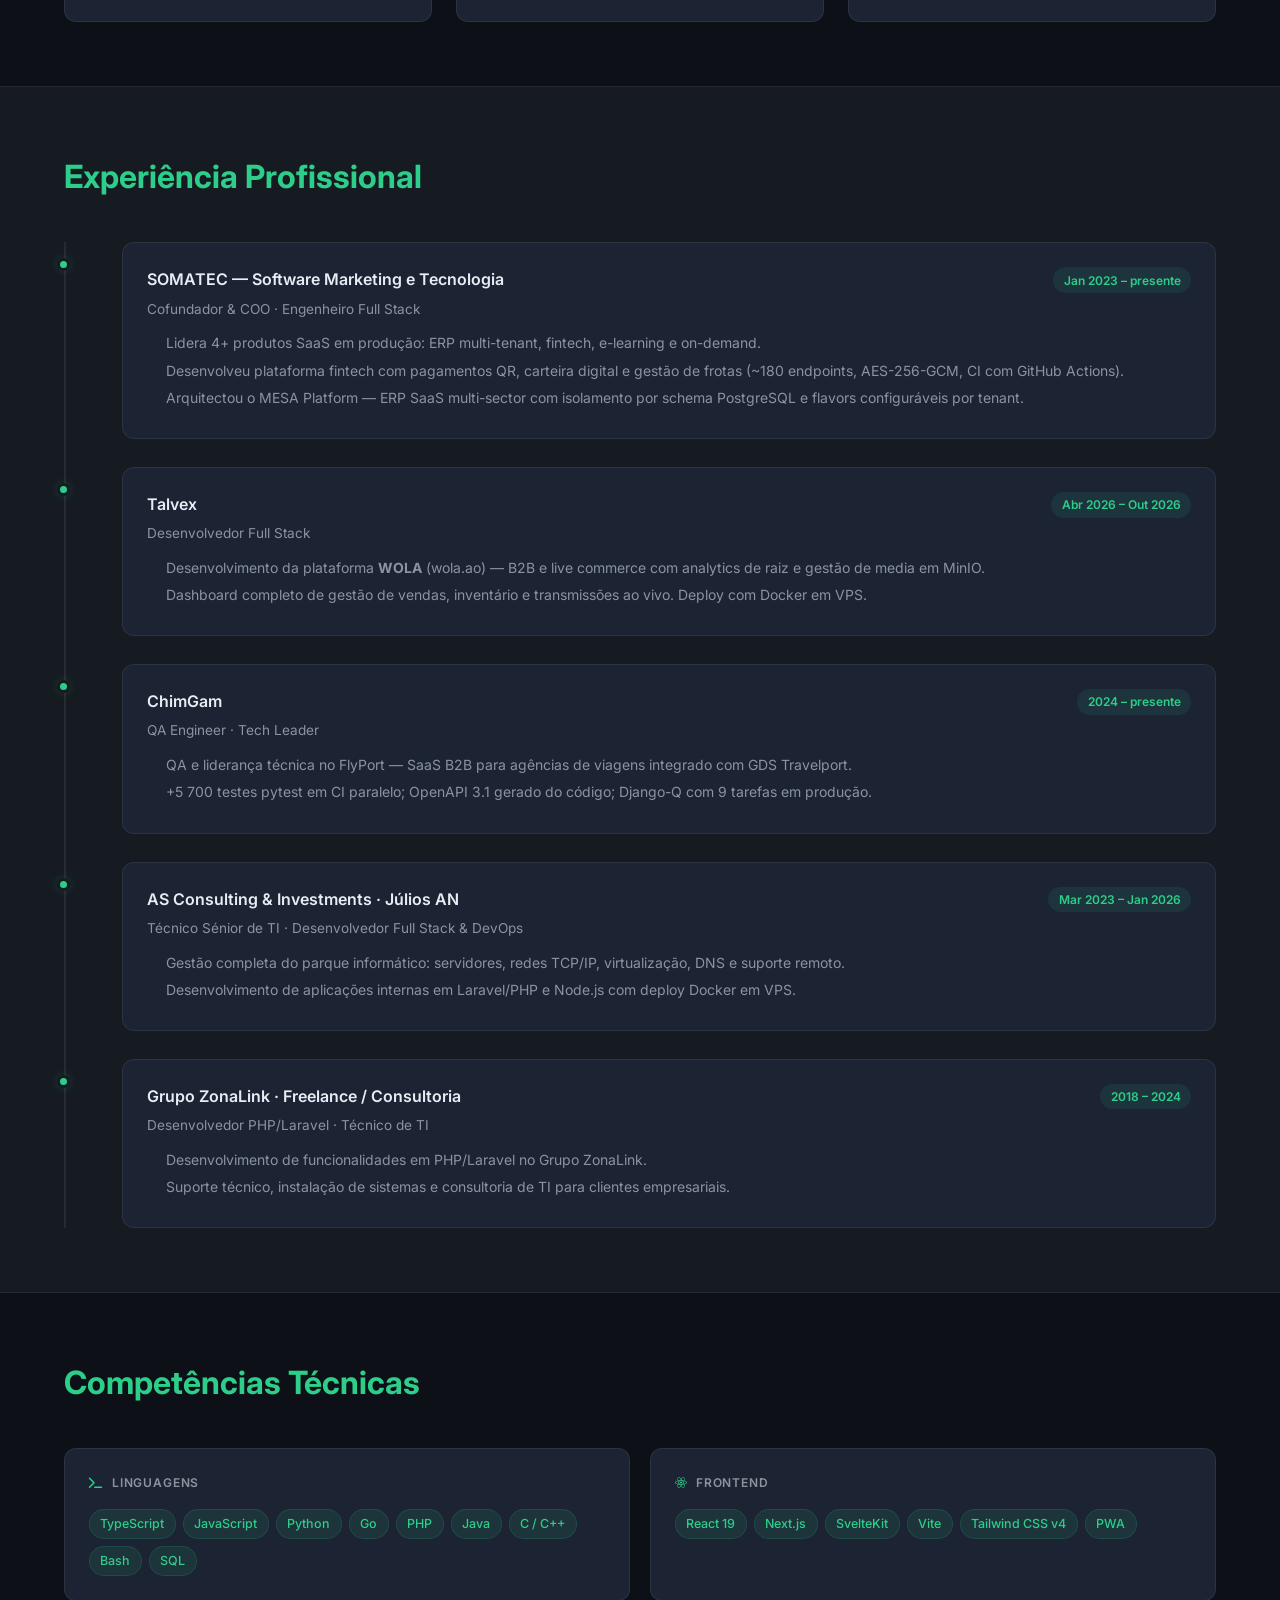
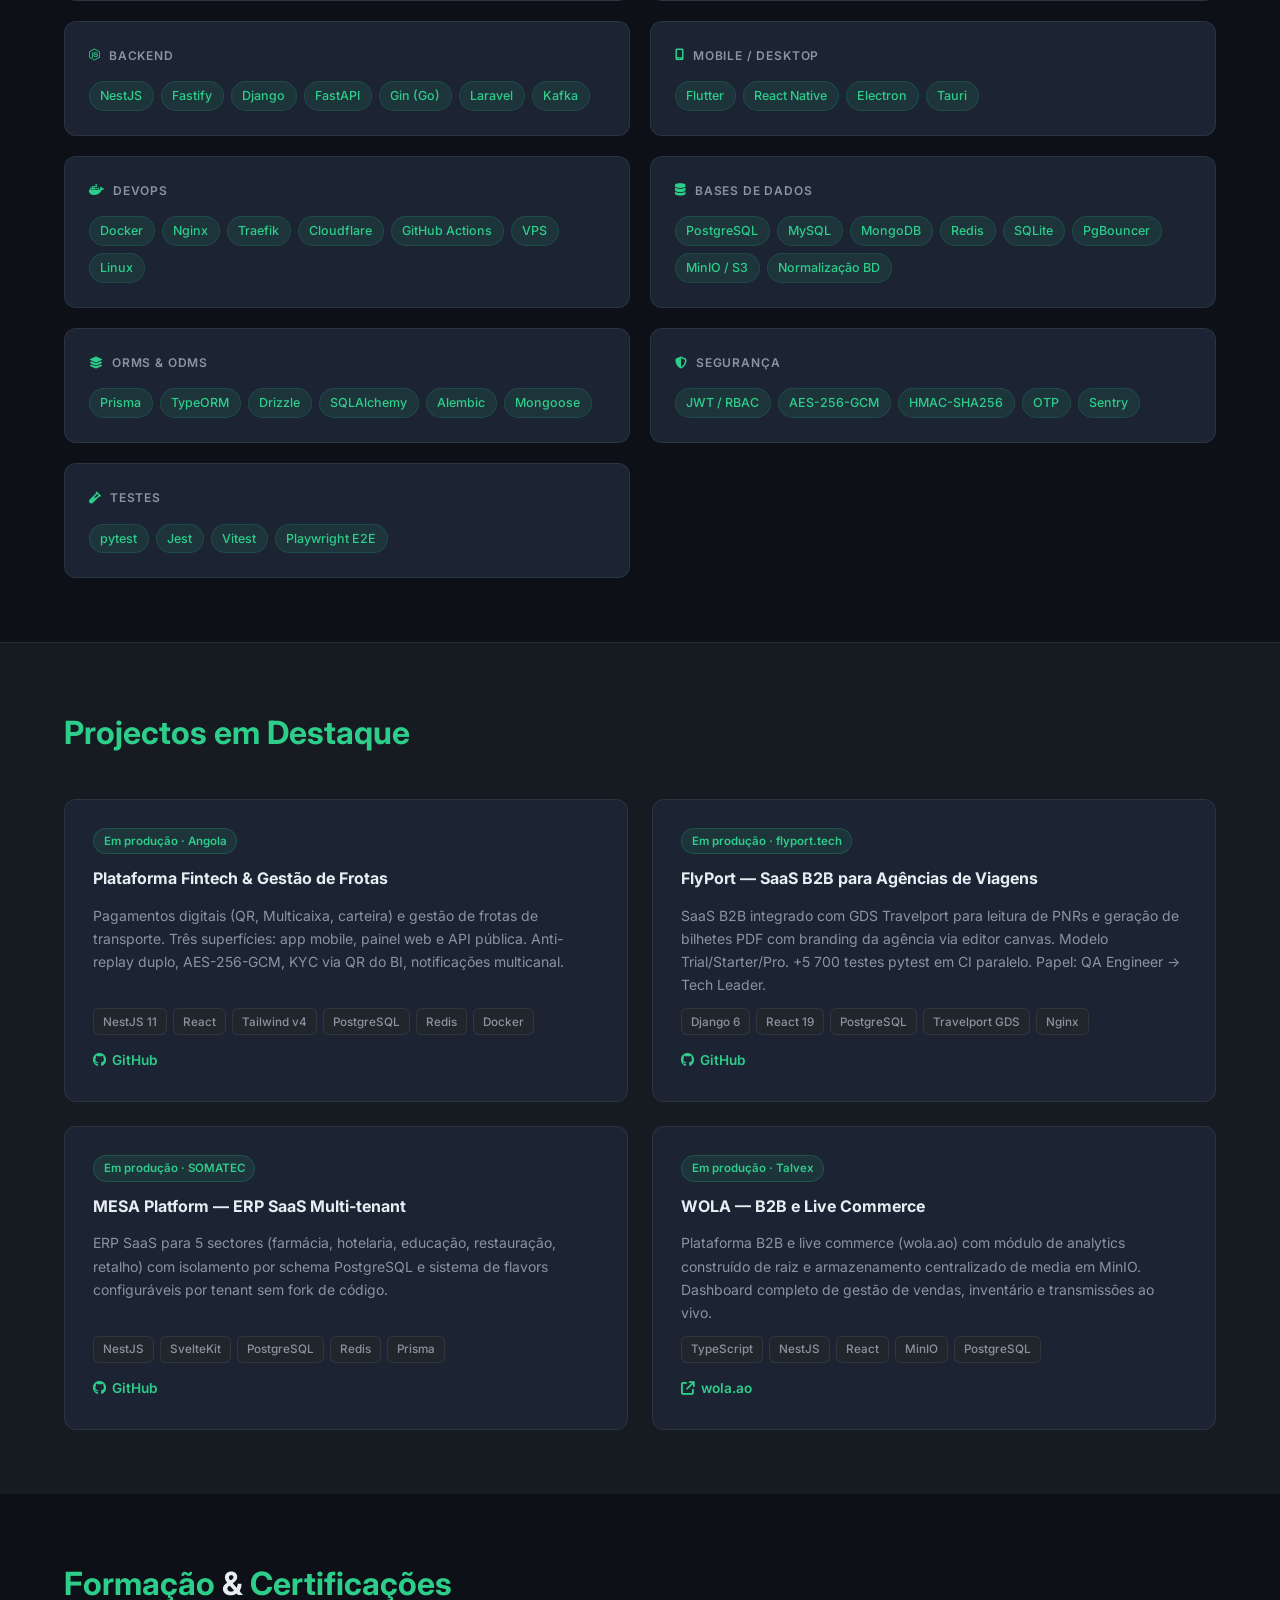
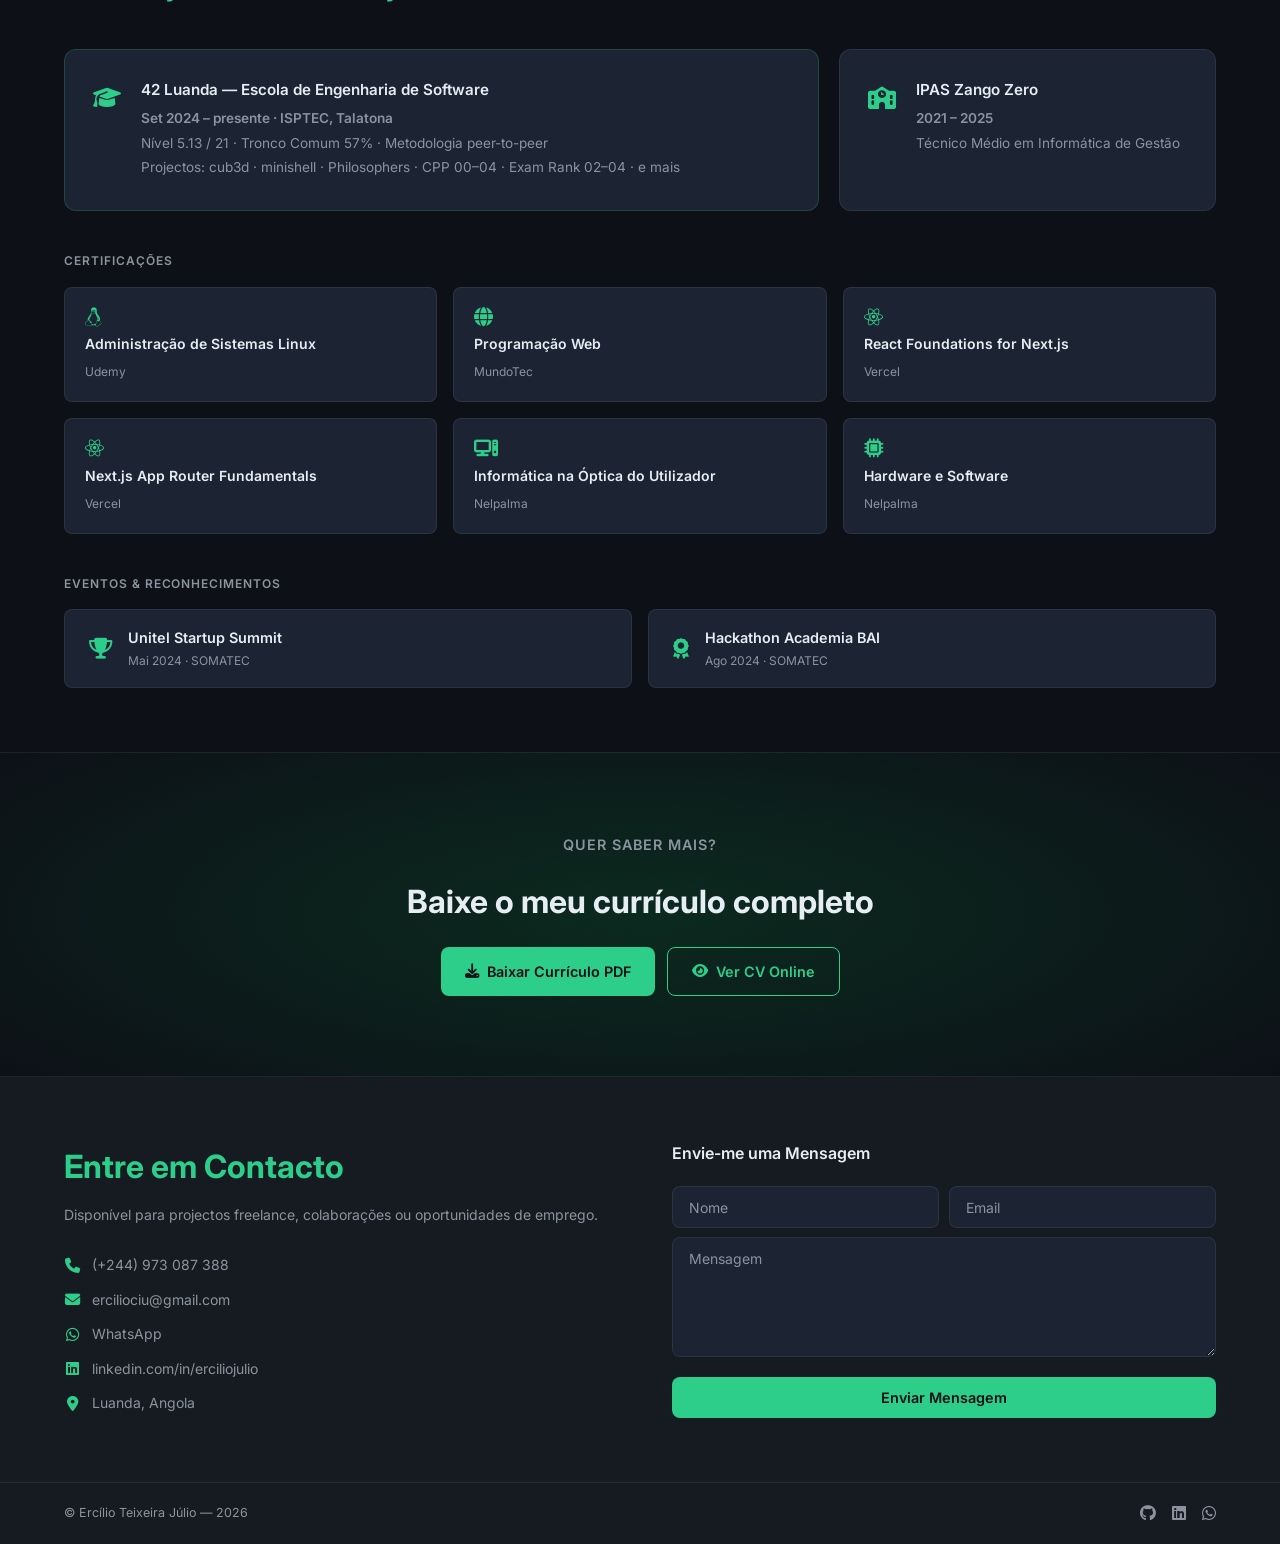
==== commit 6b31f570: "Adicionar CLAUDE.md, .gitignore, skills e hook Prettier - CLAUDE.md com instruções do projecto (stac" ====
--- a/index.html
+++ b/index.html
@@ -1,588 +1,1057 @@
-<!DOCTYPE html>
+<!doctype html>
 <html lang="pt">
-    <head>
-        <meta charset="UTF-8">
-        <meta name="viewport" content="width=device-width, initial-scale=1.0">
-        <title>Ercílio Júlio — Engenheiro Full Stack</title>
-        <meta name="description" content="Ercílio Júlio — Engenheiro Full Stack, COO & Co-fundador da SOMATEC. Plataformas SaaS, fintech e ERP para Angola.">
-        <meta name="robots" content="index, follow">
-        <link rel="stylesheet" href="./assets/styles/global.css">
-        <link rel="stylesheet" href="./assets/styles/fontawesome/css/all.min.css">
-        <style>
-            .lang-btn {
-                background: transparent;
-                border: 1.5px solid var(--border);
-                color: var(--text-muted);
-                font-family: inherit;
-                font-size: 0.75rem;
-                font-weight: 700;
-                letter-spacing: 0.06em;
-                padding: 0.3rem 0.65rem;
-                border-radius: 6px;
-                cursor: pointer;
-                transition: color 0.2s, border-color 0.2s, background 0.2s;
-            }
-            .lang-btn:hover {
-                color: var(--primary);
-                border-color: var(--primary-glow);
-                background: var(--primary-dim);
-            }
-        </style>
-    </head>
-    <body>
-
-        <!-- NAV -->
-        <nav id="navbar">
-            <div class="inner-content">
-                <h1 class="logo"><span>Ercílio</span>.dev</h1>
-                <ul class="menu">
-                    <li><a href="/" data-i18n="nav.home">Home</a></li>
-                    <li><a href="#sobre" data-i18n="nav.about">Sobre</a></li>
-                    <li><a href="#experiencia" data-i18n="nav.exp">Experiência</a></li>
-                    <li><a href="#habilidades" data-i18n="nav.skills">Competências</a></li>
-                    <li><a href="#projetos" data-i18n="nav.projects">Projectos</a></li>
-                    <li><a href="#contacto" data-i18n="nav.contact">Contacto</a></li>
+  <head>
+    <meta charset="UTF-8" />
+    <meta name="viewport" content="width=device-width, initial-scale=1.0" />
+    <title>Ercílio Júlio — Engenheiro Full Stack</title>
+    <meta
+      name="description"
+      content="Ercílio Júlio — Engenheiro Full Stack, COO & Co-fundador da SOMATEC. Plataformas SaaS, fintech e ERP para Angola."
+    />
+    <meta name="robots" content="index, follow" />
+    <link rel="stylesheet" href="./assets/styles/global.css" />
+    <link rel="stylesheet" href="./assets/styles/fontawesome/css/all.min.css" />
+    <style>
+      .lang-btn {
+        background: transparent;
+        border: 1.5px solid var(--border);
+        color: var(--text-muted);
+        font-family: inherit;
+        font-size: 0.75rem;
+        font-weight: 700;
+        letter-spacing: 0.06em;
+        padding: 0.3rem 0.65rem;
+        border-radius: 6px;
+        cursor: pointer;
+        transition:
+          color 0.2s,
+          border-color 0.2s,
+          background 0.2s;
+      }
+      .lang-btn:hover {
+        color: var(--primary);
+        border-color: var(--primary-glow);
+        background: var(--primary-dim);
+      }
+    </style>
+  </head>
+  <body>
+    <!-- NAV -->
+    <nav id="navbar">
+      <div class="inner-content">
+        <h1 class="logo"><span>Ercílio</span>.dev</h1>
+        <ul class="menu">
+          <li><a href="/" data-i18n="nav.home">Home</a></li>
+          <li><a href="#sobre" data-i18n="nav.about">Sobre</a></li>
+          <li><a href="#experiencia" data-i18n="nav.exp">Experiência</a></li>
+          <li>
+            <a href="#habilidades" data-i18n="nav.skills">Competências</a>
+          </li>
+          <li><a href="#projetos" data-i18n="nav.projects">Projectos</a></li>
+          <li><a href="#contacto" data-i18n="nav.contact">Contacto</a></li>
+        </ul>
+        <div style="display: flex; align-items: center; gap: 0.5rem">
+          <ul class="social-icons">
+            <li>
+              <a
+                href="https://github.com/ErCiLio2"
+                target="_blank"
+                aria-label="GitHub"
+                ><i class="fa-brands fa-github"></i
+              ></a>
+            </li>
+            <li>
+              <a
+                href="https://linkedin.com/in/erciliojulio"
+                target="_blank"
+                aria-label="LinkedIn"
+                ><i class="fa-brands fa-linkedin"></i
+              ></a>
+            </li>
+            <li>
+              <a
+                href="https://wa.me/244973087388"
+                target="_blank"
+                aria-label="WhatsApp"
+                ><i class="fa-brands fa-whatsapp"></i
+              ></a>
+            </li>
+            <li>
+              <a href="mailto:erciliociu@gmail.com" aria-label="Email"
+                ><i class="fa-solid fa-envelope"></i
+              ></a>
+            </li>
+          </ul>
+          <button class="lang-btn" id="langBtn" onclick="toggleLang()">
+            EN
+          </button>
+        </div>
+      </div>
+    </nav>
+
+    <!-- HERO -->
+    <header id="home">
+      <div class="inner-content">
+        <div class="left-side">
+          <p class="hero-greeting" data-i18n="hero.greeting">Olá, eu sou</p>
+          <h2><span>Ercílio</span> Júlio</h2>
+          <p class="hero-role" data-i18n="hero.role">
+            Engenheiro Full Stack &amp; COO @ SOMATEC
+          </p>
+          <p class="hero-desc" data-i18n="hero.desc">
+            Construo plataformas SaaS, fintech e ERP para Angola —<br />
+            da infraestrutura ao interface.
+          </p>
+          <div class="links">
+            <a href="#projetos" class="btn" data-i18n="hero.cta1"
+              >Ver Projectos</a
+            >
+            <a href="#contacto" class="btn btn-outline" data-i18n="hero.cta2"
+              >Contacto</a
+            >
+          </div>
+        </div>
+        <div class="right-side">
+          <div class="hero-img-wrap">
+            <img src="./assets/img/kjn.jpg" alt="Ercílio Júlio" />
+          </div>
+        </div>
+      </div>
+    </header>
+
+    <main>
+      <!-- SOBRE -->
+      <section id="sobre">
+        <div class="inner-content">
+          <div class="about-grid">
+            <div class="about-text">
+              <h2 class="section-title">
+                <span data-i18n="about.title1">Sobre</span>
+                <span data-i18n="about.title2">Mim</span>
+              </h2>
+              <p data-i18n="about.p">
+                Engenheiro Full Stack com <strong>8+ anos em TI</strong> e
+                <strong>5+ produtos em produção</strong>. Co-fundador e COO da
+                SOMATEC — construo e opero plataformas SaaS, fintech e ERP para
+                Angola, da infraestrutura ao interface. Não faço tickets: sou
+                dono do problema do início ao fim, do discovery ao deploy, da
+                métrica ao próximo ciclo. Formação em programação de sistemas
+                pela <strong>42 Luanda</strong> (nível 5.13/21).
+              </p>
+            </div>
+            <div class="stats-row">
+              <div class="stat">
+                <strong>8+</strong>
+                <span data-i18n="stat.ti">Anos em TI</span>
+              </div>
+              <div class="stat">
+                <strong>3+</strong>
+                <span data-i18n="stat.dev">Anos Dev Profissional</span>
+              </div>
+              <div class="stat">
+                <strong>5+</strong>
+                <span data-i18n="stat.prod">Produtos em Produção</span>
+              </div>
+              <div class="stat">
+                <strong>42</strong>
+                <span>Luanda · Nível 5.13</span>
+              </div>
+            </div>
+          </div>
+        </div>
+      </section>
+
+      <!-- O QUE FAÇO -->
+      <section id="services">
+        <div class="inner-content">
+          <h2 class="section-title">
+            <span data-i18n="services.title1">O que</span>
+            <span data-i18n="services.title2">faço</span>
+          </h2>
+          <div class="services-grid">
+            <div class="service-card">
+              <div class="service-icon"><i class="fa-solid fa-code"></i></div>
+              <h3 data-i18n="svc1.title">Desenvolvimento Full Stack</h3>
+              <p data-i18n="svc1.desc">
+                Arquitecturas SaaS multi-tenant, APIs de alta disponibilidade,
+                frontend React/Next.js e backends NestJS/Laravel/Django.
+              </p>
+            </div>
+            <div class="service-card">
+              <div class="service-icon">
+                <i class="fa-brands fa-docker"></i>
+              </div>
+              <h3 data-i18n="svc2.title">DevOps &amp; Infraestrutura</h3>
+              <p data-i18n="svc2.desc">
+                Deploy com Docker, CI/CD com GitHub Actions, gestão de VPS,
+                Nginx, Traefik, Cloudflare e monitorização em produção.
+              </p>
+            </div>
+            <div class="service-card">
+              <div class="service-icon"><i class="fa-solid fa-server"></i></div>
+              <h3 data-i18n="svc3.title">TI &amp; Suporte de Sistemas</h3>
+              <p data-i18n="svc3.desc">
+                Gestão de parques informáticos, redes TCP/IP, virtualização,
+                suporte remoto e administração de sistemas operativos.
+              </p>
+            </div>
+          </div>
+        </div>
+      </section>
+
+      <!-- EXPERIÊNCIA -->
+      <section id="experiencia">
+        <div class="inner-content">
+          <h2 class="section-title">
+            <span data-i18n="exp.title1">Experiência</span>
+            <span data-i18n="exp.title2">Profissional</span>
+          </h2>
+          <div class="timeline">
+            <div class="timeline-item">
+              <div class="timeline-dot"></div>
+              <div class="timeline-content">
+                <div class="timeline-header">
+                  <h3>SOMATEC — Software Marketing e Tecnologia</h3>
+                  <span class="timeline-date" data-i18n="exp1.date"
+                    >Jan 2023 – presente</span
+                  >
+                </div>
+                <p class="timeline-role" data-i18n="exp1.role">
+                  Cofundador &amp; COO · Engenheiro Full Stack
+                </p>
+                <ul>
+                  <li data-i18n="exp1.li1">
+                    Lidera 4+ produtos SaaS em produção: ERP multi-tenant,
+                    fintech, e-learning e on-demand.
+                  </li>
+                  <li data-i18n="exp1.li2">
+                    Desenvolveu plataforma fintech com pagamentos QR, carteira
+                    digital e gestão de frotas (~180 endpoints, AES-256-GCM, CI
+                    com GitHub Actions).
+                  </li>
+                  <li data-i18n="exp1.li3">
+                    Arquitectou o MESA Platform — ERP SaaS multi-sector com
+                    isolamento por schema PostgreSQL e flavors configuráveis por
+                    tenant.
+                  </li>
                 </ul>
-                <div style="display:flex;align-items:center;gap:0.5rem;">
-                    <ul class="social-icons">
-                        <li><a href="https://github.com/ErCiLio2" target="_blank" aria-label="GitHub"><i class="fa-brands fa-github"></i></a></li>
-                        <li><a href="https://linkedin.com/in/erciliojulio" target="_blank" aria-label="LinkedIn"><i class="fa-brands fa-linkedin"></i></a></li>
-                        <li><a href="https://wa.me/244973087388" target="_blank" aria-label="WhatsApp"><i class="fa-brands fa-whatsapp"></i></a></li>
-                        <li><a href="mailto:erciliociu@gmail.com" aria-label="Email"><i class="fa-solid fa-envelope"></i></a></li>
-                    </ul>
-                    <button class="lang-btn" id="langBtn" onclick="toggleLang()">EN</button>
+              </div>
+            </div>
+            <div class="timeline-item">
+              <div class="timeline-dot"></div>
+              <div class="timeline-content">
+                <div class="timeline-header">
+                  <h3>Talvex</h3>
+                  <span class="timeline-date" data-i18n="exp2.date"
+                    >Abr 2026 – Out 2026</span
+                  >
                 </div>
-            </div>
-        </nav>
-
-        <!-- HERO -->
-        <header id="home">
-            <div class="inner-content">
-                <div class="left-side">
-                    <p class="hero-greeting" data-i18n="hero.greeting">Olá, eu sou</p>
-                    <h2><span>Ercílio</span> Júlio</h2>
-                    <p class="hero-role" data-i18n="hero.role">Engenheiro Full Stack &amp; COO @ SOMATEC</p>
-                    <p class="hero-desc" data-i18n="hero.desc">
-                        Construo plataformas SaaS, fintech e ERP para Angola —<br>
-                        da infraestrutura ao interface.
-                    </p>
-                    <div class="links">
-                        <a href="#projetos" class="btn" data-i18n="hero.cta1">Ver Projectos</a>
-                        <a href="#contacto" class="btn btn-outline" data-i18n="hero.cta2">Contacto</a>
-                    </div>
+                <p class="timeline-role" data-i18n="exp2.role">
+                  Desenvolvedor Full Stack
+                </p>
+                <ul>
+                  <li data-i18n="exp2.li1">
+                    Desenvolvimento da plataforma
+                    <strong>WOLA</strong> (wola.ao) — B2B e live commerce com
+                    analytics de raiz e gestão de media em MinIO.
+                  </li>
+                  <li data-i18n="exp2.li2">
+                    Dashboard completo de gestão de vendas, inventário e
+                    transmissões ao vivo. Deploy com Docker em VPS.
+                  </li>
+                </ul>
+              </div>
+            </div>
+            <div class="timeline-item">
+              <div class="timeline-dot"></div>
+              <div class="timeline-content">
+                <div class="timeline-header">
+                  <h3>ChimGam</h3>
+                  <span class="timeline-date" data-i18n="exp3.date"
+                    >2024 – presente</span
+                  >
                 </div>
-                <div class="right-side">
-                    <div class="hero-img-wrap">
-                        <img src="./assets/img/kjn.jpg" alt="Ercílio Júlio">
-                    </div>
+                <p class="timeline-role" data-i18n="exp3.role">
+                  QA Engineer · Tech Leader
+                </p>
+                <ul>
+                  <li data-i18n="exp3.li1">
+                    QA e liderança técnica no FlyPort — SaaS B2B para agências
+                    de viagens integrado com GDS Travelport.
+                  </li>
+                  <li data-i18n="exp3.li2">
+                    +5 700 testes pytest em CI paralelo; OpenAPI 3.1 gerado do
+                    código; Django-Q com 9 tarefas em produção.
+                  </li>
+                </ul>
+              </div>
+            </div>
+            <div class="timeline-item">
+              <div class="timeline-dot"></div>
+              <div class="timeline-content">
+                <div class="timeline-header">
+                  <h3>AS Consulting &amp; Investments · Júlios AN</h3>
+                  <span class="timeline-date" data-i18n="exp4.date"
+                    >Mar 2023 – Jan 2026</span
+                  >
                 </div>
-            </div>
-        </header>
-
-        <main>
-            <!-- SOBRE -->
-            <section id="sobre">
-                <div class="inner-content">
-                    <div class="about-grid">
-                        <div class="about-text">
-                            <h2 class="section-title"><span data-i18n="about.title1">Sobre</span> <span data-i18n="about.title2">Mim</span></h2>
-                            <p data-i18n="about.p">Engenheiro Full Stack com mais de <strong>8 anos em TI</strong> e <strong>3 anos de desenvolvimento profissional</strong>. Co-fundador e COO da SOMATEC, onde lidero a entrega de plataformas SaaS, fintech e ERP para o mercado angolano — da infraestrutura ao interface. Especializado em arquitecturas multi-tenant, sistemas de pagamento e APIs de alta disponibilidade. Formação em programação de sistemas pela <strong>42 Luanda</strong> (nível 5.13/21).</p>
-                        </div>
-                        <div class="stats-row">
-                            <div class="stat">
-                                <strong>8+</strong>
-                                <span data-i18n="stat.ti">Anos em TI</span>
-                            </div>
-                            <div class="stat">
-                                <strong>3+</strong>
-                                <span data-i18n="stat.dev">Anos Dev Profissional</span>
-                            </div>
-                            <div class="stat">
-                                <strong>5+</strong>
-                                <span data-i18n="stat.prod">Produtos em Produção</span>
-                            </div>
-                            <div class="stat">
-                                <strong>42</strong>
-                                <span>Luanda · Nível 5.13</span>
-                            </div>
-                        </div>
-                    </div>
+                <p class="timeline-role" data-i18n="exp4.role">
+                  Técnico Sénior de TI · Desenvolvedor Full Stack &amp; DevOps
+                </p>
+                <ul>
+                  <li data-i18n="exp4.li1">
+                    Gestão completa do parque informático: servidores, redes
+                    TCP/IP, virtualização, DNS e suporte remoto.
+                  </li>
+                  <li data-i18n="exp4.li2">
+                    Desenvolvimento de aplicações internas em Laravel/PHP e
+                    Node.js com deploy Docker em VPS.
+                  </li>
+                </ul>
+              </div>
+            </div>
+            <div class="timeline-item">
+              <div class="timeline-dot"></div>
+              <div class="timeline-content">
+                <div class="timeline-header">
+                  <h3>Grupo ZonaLink · Freelance / Consultoria</h3>
+                  <span class="timeline-date" data-i18n="exp5.date"
+                    >2018 – 2024</span
+                  >
                 </div>
-            </section>
-
-            <!-- O QUE FAÇO -->
-            <section id="services">
-                <div class="inner-content">
-                    <h2 class="section-title"><span data-i18n="services.title1">O que</span> <span data-i18n="services.title2">faço</span></h2>
-                    <div class="services-grid">
-                        <div class="service-card">
-                            <div class="service-icon"><i class="fa-solid fa-code"></i></div>
-                            <h3 data-i18n="svc1.title">Desenvolvimento Full Stack</h3>
-                            <p data-i18n="svc1.desc">Arquitecturas SaaS multi-tenant, APIs de alta disponibilidade, frontend React/Next.js e backends NestJS/Laravel/Django.</p>
-                        </div>
-                        <div class="service-card">
-                            <div class="service-icon"><i class="fa-brands fa-docker"></i></div>
-                            <h3 data-i18n="svc2.title">DevOps &amp; Infraestrutura</h3>
-                            <p data-i18n="svc2.desc">Deploy com Docker, CI/CD com GitHub Actions, gestão de VPS, Nginx, Traefik, Cloudflare e monitorização em produção.</p>
-                        </div>
-                        <div class="service-card">
-                            <div class="service-icon"><i class="fa-solid fa-server"></i></div>
-                            <h3 data-i18n="svc3.title">TI &amp; Suporte de Sistemas</h3>
-                            <p data-i18n="svc3.desc">Gestão de parques informáticos, redes TCP/IP, virtualização, suporte remoto e administração de sistemas operativos.</p>
-                        </div>
-                    </div>
-                </div>
-            </section>
-
-            <!-- EXPERIÊNCIA -->
-            <section id="experiencia">
-                <div class="inner-content">
-                    <h2 class="section-title"><span data-i18n="exp.title1">Experiência</span> <span data-i18n="exp.title2">Profissional</span></h2>
-                    <div class="timeline">
-                        <div class="timeline-item">
-                            <div class="timeline-dot"></div>
-                            <div class="timeline-content">
-                                <div class="timeline-header">
-                                    <h3>SOMATEC — Software Marketing e Tecnologia</h3>
-                                    <span class="timeline-date" data-i18n="exp1.date">Jan 2023 – presente</span>
-                                </div>
-                                <p class="timeline-role" data-i18n="exp1.role">Cofundador &amp; COO · Engenheiro Full Stack</p>
-                                <ul>
-                                    <li data-i18n="exp1.li1">Lidera 5+ produtos SaaS em produção: ERP multi-tenant, fintech, e-learning, on-demand e B2B commerce.</li>
-                                    <li data-i18n="exp1.li2">Desenvolveu plataforma fintech com pagamentos QR, carteira digital e gestão de frotas (~180 endpoints, AES-256-GCM, CI com GitHub Actions).</li>
-                                    <li data-i18n="exp1.li3">Arquitectou o MESA Platform — ERP SaaS multi-sector com isolamento por schema PostgreSQL e flavors configuráveis por tenant.</li>
-                                    <li data-i18n="exp1.li4">Construiu o WOL Commerce — plataforma B2B e live commerce em produção, com analytics de raiz e gestão de media (MinIO).</li>
-                                </ul>
-                            </div>
-                        </div>
-                        <div class="timeline-item">
-                            <div class="timeline-dot"></div>
-                            <div class="timeline-content">
-                                <div class="timeline-header">
-                                    <h3>ChimGam</h3>
-                                    <span class="timeline-date" data-i18n="exp2.date">2024 – presente</span>
-                                </div>
-                                <p class="timeline-role" data-i18n="exp2.role">QA Engineer · Tech Leader</p>
-                                <ul>
-                                    <li data-i18n="exp2.li1">QA e liderança técnica no FlyPort — SaaS B2B para agências de viagens integrado com GDS Travelport.</li>
-                                    <li data-i18n="exp2.li2">+5 700 testes pytest em CI paralelo; OpenAPI 3.1 gerado do código; Django-Q com 9 tarefas em produção.</li>
-                                </ul>
-                            </div>
-                        </div>
-                        <div class="timeline-item">
-                            <div class="timeline-dot"></div>
-                            <div class="timeline-content">
-                                <div class="timeline-header">
-                                    <h3>AS Consulting &amp; Investments · Júlios AN</h3>
-                                    <span class="timeline-date" data-i18n="exp3.date">Mar 2023 – Jan 2026</span>
-                                </div>
-                                <p class="timeline-role" data-i18n="exp3.role">Técnico Sénior de TI · Desenvolvedor Full Stack &amp; DevOps</p>
-                                <ul>
-                                    <li data-i18n="exp3.li1">Gestão completa do parque informático: servidores, redes TCP/IP, virtualização, DNS e suporte remoto.</li>
-                                    <li data-i18n="exp3.li2">Desenvolvimento de aplicações internas em Laravel/PHP e Node.js com deploy Docker em VPS.</li>
-                                </ul>
-                            </div>
-                        </div>
-                        <div class="timeline-item">
-                            <div class="timeline-dot"></div>
-                            <div class="timeline-content">
-                                <div class="timeline-header">
-                                    <h3>Grupo ZonaLink · Freelance / Consultoria</h3>
-                                    <span class="timeline-date" data-i18n="exp4.date">2018 – 2024</span>
-                                </div>
-                                <p class="timeline-role" data-i18n="exp4.role">Desenvolvedor PHP/Laravel · Técnico de TI</p>
-                                <ul>
-                                    <li data-i18n="exp4.li1">Desenvolvimento de funcionalidades em PHP/Laravel no Grupo ZonaLink.</li>
-                                    <li data-i18n="exp4.li2">Suporte técnico, instalação de sistemas e consultoria de TI para clientes empresariais.</li>
-                                </ul>
-                            </div>
-                        </div>
-                    </div>
-                </div>
-            </section>
-
-            <!-- COMPETÊNCIAS -->
-            <section id="habilidades">
-                <div class="inner-content">
-                    <h2 class="section-title"><span data-i18n="skills.title1">Competências</span> <span data-i18n="skills.title2">Técnicas</span></h2>
-                    <div class="skills-groups">
-                        <div class="skill-group">
-                            <h4><i class="fa-solid fa-terminal"></i> <span data-i18n="sk.langs">Linguagens</span></h4>
-                            <div class="skill-pills">
-                                <span>TypeScript</span><span>JavaScript</span><span>Python</span><span>Go</span><span>PHP</span><span>Java</span><span>C / C++</span><span>Bash</span><span>SQL</span>
-                            </div>
-                        </div>
-                        <div class="skill-group">
-                            <h4><i class="fa-brands fa-react"></i> Frontend</h4>
-                            <div class="skill-pills">
-                                <span>React 19</span><span>Next.js</span><span>SvelteKit</span><span>Vite</span><span>Tailwind CSS v4</span><span>PWA</span>
-                            </div>
-                        </div>
-                        <div class="skill-group">
-                            <h4><i class="fa-brands fa-node-js"></i> Backend</h4>
-                            <div class="skill-pills">
-                                <span>NestJS</span><span>Fastify</span><span>Django</span><span>FastAPI</span><span>Gin (Go)</span><span>Laravel</span><span>Kafka</span>
-                            </div>
-                        </div>
-                        <div class="skill-group">
-                            <h4><i class="fa-solid fa-mobile-screen"></i> Mobile / Desktop</h4>
-                            <div class="skill-pills">
-                                <span>Flutter</span><span>React Native</span><span>Electron</span><span>Tauri</span>
-                            </div>
-                        </div>
-                        <div class="skill-group">
-                            <h4><i class="fa-brands fa-docker"></i> DevOps</h4>
-                            <div class="skill-pills">
-                                <span>Docker</span><span>Nginx</span><span>Traefik</span><span>Cloudflare</span><span>GitHub Actions</span><span>VPS</span><span>Linux</span>
-                            </div>
-                        </div>
-                        <div class="skill-group">
-                            <h4><i class="fa-solid fa-database"></i> <span data-i18n="sk.db">Bases de Dados</span></h4>
-                            <div class="skill-pills">
-                                <span>PostgreSQL</span><span>MySQL</span><span>MongoDB</span><span>Redis</span><span>SQLite</span><span>PgBouncer</span><span>MinIO / S3</span><span data-i18n="sk.normbd">Normalização BD</span>
-                            </div>
-                        </div>
-                        <div class="skill-group">
-                            <h4><i class="fa-solid fa-layer-group"></i> ORMs &amp; ODMs</h4>
-                            <div class="skill-pills">
-                                <span>Prisma</span><span>TypeORM</span><span>Drizzle</span><span>SQLAlchemy</span><span>Alembic</span><span>Mongoose</span>
-                            </div>
-                        </div>
-                        <div class="skill-group">
-                            <h4><i class="fa-solid fa-shield-halved"></i> <span data-i18n="sk.sec">Segurança</span></h4>
-                            <div class="skill-pills">
-                                <span>JWT / RBAC</span><span>AES-256-GCM</span><span>HMAC-SHA256</span><span>OTP</span><span>Sentry</span>
-                            </div>
-                        </div>
-                        <div class="skill-group">
-                            <h4><i class="fa-solid fa-vial"></i> <span data-i18n="sk.tests">Testes</span></h4>
-                            <div class="skill-pills">
-                                <span>pytest</span><span>Jest</span><span>Vitest</span><span>Playwright E2E</span>
-                            </div>
-                        </div>
-                    </div>
-                </div>
-            </section>
-
-            <!-- PROJECTOS -->
-            <section id="projetos">
-                <div class="inner-content">
-                    <h2 class="section-title"><span data-i18n="proj.title1">Projectos</span> <span data-i18n="proj.title2">em Destaque</span></h2>
-                    <div class="projects-grid">
-                        <div class="project-card">
-                            <span class="project-status live" data-i18n="proj1.status">Em produção · Angola</span>
-                            <h3 data-i18n="proj1.name">Plataforma Fintech &amp; Gestão de Frotas</h3>
-                            <p data-i18n="proj1.desc">Pagamentos digitais (QR, Multicaixa, carteira) e gestão de frotas de transporte. Três superfícies: app mobile, painel web e API pública. Anti-replay duplo, AES-256-GCM, KYC via QR do BI, notificações multicanal.</p>
-                            <div class="tech-stack">
-                                <span>NestJS 11</span><span>React</span><span>Tailwind v4</span><span>PostgreSQL</span><span>Redis</span><span>Docker</span>
-                            </div>
-                            <div class="project-links">
-                                <a href="https://github.com/ErCiLio2" target="_blank"><i class="fa-brands fa-github"></i> GitHub</a>
-                            </div>
-                        </div>
-                        <div class="project-card">
-                            <span class="project-status live" data-i18n="proj2.status">Em produção · flyport.tech</span>
-                            <h3 data-i18n="proj2.name">FlyPort — SaaS B2B para Agências de Viagens</h3>
-                            <p data-i18n="proj2.desc">SaaS B2B integrado com GDS Travelport para leitura de PNRs e geração de bilhetes PDF com branding da agência via editor canvas. Modelo Trial/Starter/Pro. +5 700 testes pytest em CI paralelo. Papel: QA Engineer → Tech Leader.</p>
-                            <div class="tech-stack">
-                                <span>Django 6</span><span>React 19</span><span>PostgreSQL</span><span>Travelport GDS</span><span>Nginx</span>
-                            </div>
-                            <div class="project-links">
-                                <a href="https://github.com/ErCiLio2" target="_blank"><i class="fa-brands fa-github"></i> GitHub</a>
-                            </div>
-                        </div>
-                        <div class="project-card">
-                            <span class="project-status live" data-i18n="proj3.status">Em produção · SOMATEC</span>
-                            <h3 data-i18n="proj3.name">MESA Platform — ERP SaaS Multi-tenant</h3>
-                            <p data-i18n="proj3.desc">ERP SaaS para 5 sectores (farmácia, hotelaria, educação, restauração, retalho) com isolamento por schema PostgreSQL e sistema de flavors configuráveis por tenant sem fork de código.</p>
-                            <div class="tech-stack">
-                                <span>NestJS</span><span>SvelteKit</span><span>PostgreSQL</span><span>Redis</span><span>Prisma</span>
-                            </div>
-                            <div class="project-links">
-                                <a href="https://github.com/ErCiLio2" target="_blank"><i class="fa-brands fa-github"></i> GitHub</a>
-                            </div>
-                        </div>
-                        <div class="project-card">
-                            <span class="project-status live" data-i18n="proj4.status">Em produção · SOMATEC</span>
-                            <h3 data-i18n="proj4.name">WOL Commerce — B2B e Live Commerce</h3>
-                            <p data-i18n="proj4.desc">Plataforma B2B e live commerce com módulo de analytics construído de raiz e armazenamento centralizado de media em MinIO. Dashboard completo de gestão de vendas e inventário.</p>
-                            <div class="tech-stack">
-                                <span>TypeScript</span><span>NestJS</span><span>React</span><span>MinIO</span><span>PostgreSQL</span>
-                            </div>
-                            <div class="project-links">
-                                <a href="https://github.com/ErCiLio2" target="_blank"><i class="fa-brands fa-github"></i> GitHub</a>
-                            </div>
-                        </div>
-                    </div>
-                </div>
-            </section>
-
-            <!-- FORMAÇÃO & CERTIFICAÇÕES -->
-            <section id="formacao">
-                <div class="inner-content">
-                    <h2 class="section-title"><span data-i18n="edu.title1">Formação</span> &amp; <span data-i18n="edu.title2">Certificações</span></h2>
-                    <div class="edu-grid">
-                        <div class="edu-card featured">
-                            <div class="edu-icon"><i class="fa-solid fa-graduation-cap"></i></div>
-                            <div>
-                                <h3>42 Luanda — <span data-i18n="edu1.school">Escola de Engenharia de Software</span></h3>
-                                <p class="edu-date" data-i18n="edu1.date">Set 2024 – presente · ISPTEC, Talatona</p>
-                                <p data-i18n="edu1.desc">Nível 5.13 / 21 · Tronco Comum 57% · Metodologia peer-to-peer</p>
-                                <p class="edu-note" data-i18n="edu1.note">Projectos: cub3d · minishell · Philosophers · CPP 00–04 · Exam Rank 02–04 · e mais</p>
-                            </div>
-                        </div>
-                        <div class="edu-card">
-                            <div class="edu-icon"><i class="fa-solid fa-school"></i></div>
-                            <div>
-                                <h3>IPAS Zango Zero</h3>
-                                <p class="edu-date">2021 – 2025</p>
-                                <p data-i18n="edu2.desc">Técnico Médio em Informática de Gestão</p>
-                            </div>
-                        </div>
-                    </div>
-
-                    <h3 class="sub-title" data-i18n="edu.certs">Certificações</h3>
-                    <div class="certs-grid">
-                        <div class="cert-card">
-                            <i class="fa-brands fa-linux"></i>
-                            <span data-i18n="cert1">Administração de Sistemas Linux</span>
-                            <small>Udemy</small>
-                        </div>
-                        <div class="cert-card">
-                            <i class="fa-solid fa-globe"></i>
-                            <span data-i18n="cert2">Programação Web</span>
-                            <small>MundoTec</small>
-                        </div>
-                        <div class="cert-card">
-                            <i class="fa-brands fa-react"></i>
-                            <span>React Foundations for Next.js</span>
-                            <small>Vercel</small>
-                        </div>
-                        <div class="cert-card">
-                            <i class="fa-brands fa-react"></i>
-                            <span>Next.js App Router Fundamentals</span>
-                            <small>Vercel</small>
-                        </div>
-                        <div class="cert-card">
-                            <i class="fa-solid fa-computer"></i>
-                            <span data-i18n="cert5">Informática na Óptica do Utilizador</span>
-                            <small>Nelpalma</small>
-                        </div>
-                        <div class="cert-card">
-                            <i class="fa-solid fa-microchip"></i>
-                            <span data-i18n="cert6">Hardware e Software</span>
-                            <small>Nelpalma</small>
-                        </div>
-                    </div>
-
-                    <h3 class="sub-title" data-i18n="edu.events">Eventos &amp; Reconhecimentos</h3>
-                    <div class="events-row">
-                        <div class="event-badge">
-                            <i class="fa-solid fa-trophy"></i>
-                            <div>
-                                <span>Unitel Startup Summit</span>
-                                <small data-i18n="ev1">Mai 2024 · SOMATEC</small>
-                            </div>
-                        </div>
-                        <div class="event-badge">
-                            <i class="fa-solid fa-award"></i>
-                            <div>
-                                <span>Hackathon Academia BAI</span>
-                                <small data-i18n="ev2">Ago 2024 · SOMATEC</small>
-                            </div>
-                        </div>
-                    </div>
-                </div>
-            </section>
-
-            <!-- DOWNLOAD CV -->
-            <section id="curriculo">
-                <div class="inner-content">
-                    <p data-i18n="cv.sub">Quer saber mais?</p>
-                    <h2 data-i18n="cv.title">Baixe o meu currículo completo</h2>
-                    <div style="display:flex;gap:.75rem;flex-wrap:wrap;justify-content:center;">
-                        <a href="./assets/Ercilio_Julio_CV_Engineer.pdf" target="_blank" class="btn">
-                            <i class="fa-solid fa-download"></i> <span data-i18n="cv.btn">Baixar Currículo PDF</span>
-                        </a>
-                        <a href="./cv.html" target="_blank" class="btn btn-outline" id="cvOnlineBtn">
-                            <i class="fa-solid fa-eye"></i> <span data-i18n="cv.view">Ver CV Online</span>
-                        </a>
-                    </div>
-                </div>
-            </section>
-        </main>
-
-        <!-- FOOTER / CONTACTO -->
-        <footer>
-            <div id="contacto">
-                <div class="inner-content footer-grid">
-                    <div class="contact-info">
-                        <h2 class="section-title"><span data-i18n="ct.title1">Entre</span> <span data-i18n="ct.title2">em Contacto</span></h2>
-                        <p data-i18n="ct.sub">Disponível para projectos freelance, colaborações ou oportunidades de emprego.</p>
-                        <ul class="contact-list">
-                            <li><a href="tel:+244973087388"><i class="fa-solid fa-phone"></i><span>(+244) 973 087 388</span></a></li>
-                            <li><a href="mailto:erciliociu@gmail.com"><i class="fa-solid fa-envelope"></i><span>erciliociu@gmail.com</span></a></li>
-                            <li><a href="https://wa.me/244973087388" target="_blank"><i class="fa-brands fa-whatsapp"></i><span>WhatsApp</span></a></li>
-                            <li><a href="https://linkedin.com/in/erciliojulio" target="_blank"><i class="fa-brands fa-linkedin"></i><span>linkedin.com/in/erciliojulio</span></a></li>
-                            <li><i class="fa-solid fa-location-dot"></i><span data-i18n="ct.location">Luanda, Angola</span></li>
-                        </ul>
-                    </div>
-                    <form class="contact-form" action="">
-                        <h3 data-i18n="ct.form.title">Envie-me uma Mensagem</h3>
-                        <div class="form-group">
-                            <input type="text" data-i18n-placeholder="ct.form.name" placeholder="Nome" />
-                            <input type="email" data-i18n-placeholder="ct.form.email" placeholder="Email" />
-                        </div>
-                        <textarea data-i18n-placeholder="ct.form.msg" placeholder="Mensagem"></textarea>
-                        <button type="button" class="btn" data-i18n="ct.form.btn">Enviar Mensagem</button>
-                    </form>
-                </div>
-            </div>
-            <div id="copyright">
-                <div class="inner-content">
-                    <small>&copy; Ercílio Teixeira Júlio — 2026</small>
-                    <ul class="footer-social">
-                        <li><a href="https://github.com/ErCiLio2" target="_blank" aria-label="GitHub"><i class="fa-brands fa-github"></i></a></li>
-                        <li><a href="https://linkedin.com/in/erciliojulio" target="_blank" aria-label="LinkedIn"><i class="fa-brands fa-linkedin"></i></a></li>
-                        <li><a href="https://wa.me/244973087388" target="_blank" aria-label="WhatsApp"><i class="fa-brands fa-whatsapp"></i></a></li>
-                    </ul>
-                </div>
-            </div>
-        </footer>
-
-        <script>
-        const T = {
-          pt: {
-            'nav.home':'Home','nav.about':'Sobre','nav.exp':'Experiência','nav.skills':'Competências','nav.projects':'Projectos','nav.contact':'Contacto',
-            'hero.greeting':'Olá, eu sou','hero.role':'Engenheiro Full Stack &amp; COO @ SOMATEC',
-            'hero.desc':'Construo plataformas SaaS, fintech e ERP para Angola —<br>da infraestrutura ao interface.',
-            'hero.cta1':'Ver Projectos','hero.cta2':'Contacto',
-            'about.title1':'Sobre','about.title2':'Mim',
-            'about.p':'Engenheiro Full Stack com mais de <strong>8 anos em TI</strong> e <strong>3 anos de desenvolvimento profissional</strong>. Co-fundador e COO da SOMATEC, onde lidero a entrega de plataformas SaaS, fintech e ERP para o mercado angolano — da infraestrutura ao interface. Especializado em arquitecturas multi-tenant, sistemas de pagamento e APIs de alta disponibilidade. Formação em programação de sistemas pela <strong>42 Luanda</strong> (nível 5.13/21).',
-            'stat.ti':'Anos em TI','stat.dev':'Anos Dev Profissional','stat.prod':'Produtos em Produção',
-            'services.title1':'O que','services.title2':'faço',
-            'svc1.title':'Desenvolvimento Full Stack','svc1.desc':'Arquitecturas SaaS multi-tenant, APIs de alta disponibilidade, frontend React/Next.js e backends NestJS/Laravel/Django.',
-            'svc2.title':'DevOps &amp; Infraestrutura','svc2.desc':'Deploy com Docker, CI/CD com GitHub Actions, gestão de VPS, Nginx, Traefik, Cloudflare e monitorização em produção.',
-            'svc3.title':'TI &amp; Suporte de Sistemas','svc3.desc':'Gestão de parques informáticos, redes TCP/IP, virtualização, suporte remoto e administração de sistemas operativos.',
-            'exp.title1':'Experiência','exp.title2':'Profissional',
-            'exp1.date':'Jan 2023 – presente','exp1.role':'Cofundador &amp; COO · Engenheiro Full Stack',
-            'exp1.li1':'Lidera 5+ produtos SaaS em produção: ERP multi-tenant, fintech, e-learning, on-demand e B2B commerce.',
-            'exp1.li2':'Desenvolveu plataforma fintech com pagamentos QR, carteira digital e gestão de frotas (~180 endpoints, AES-256-GCM, CI com GitHub Actions).',
-            'exp1.li3':'Arquitectou o MESA Platform — ERP SaaS multi-sector com isolamento por schema PostgreSQL e flavors configuráveis por tenant.',
-            'exp1.li4':'Construiu o WOL Commerce — plataforma B2B e live commerce em produção, com analytics de raiz e gestão de media (MinIO).',
-            'exp2.date':'2024 – presente','exp2.role':'QA Engineer · Tech Leader',
-            'exp2.li1':'QA e liderança técnica no FlyPort — SaaS B2B para agências de viagens integrado com GDS Travelport.',
-            'exp2.li2':'+5 700 testes pytest em CI paralelo; OpenAPI 3.1 gerado do código; Django-Q com 9 tarefas em produção.',
-            'exp3.date':'Mar 2023 – Jan 2026','exp3.role':'Técnico Sénior de TI · Desenvolvedor Full Stack &amp; DevOps',
-            'exp3.li1':'Gestão completa do parque informático: servidores, redes TCP/IP, virtualização, DNS e suporte remoto.',
-            'exp3.li2':'Desenvolvimento de aplicações internas em Laravel/PHP e Node.js com deploy Docker em VPS.',
-            'exp4.date':'2018 – 2024','exp4.role':'Desenvolvedor PHP/Laravel · Técnico de TI',
-            'exp4.li1':'Desenvolvimento de funcionalidades em PHP/Laravel no Grupo ZonaLink.',
-            'exp4.li2':'Suporte técnico, instalação de sistemas e consultoria de TI para clientes empresariais.',
-            'skills.title1':'Competências','skills.title2':'Técnicas',
-            'sk.langs':'Linguagens','sk.db':'Bases de Dados','sk.normbd':'Normalização BD','sk.sec':'Segurança','sk.tests':'Testes',
-            'proj.title1':'Projectos','proj.title2':'em Destaque',
-            'proj1.status':'Em produção · Angola','proj1.name':'Plataforma Fintech &amp; Gestão de Frotas',
-            'proj1.desc':'Pagamentos digitais (QR, Multicaixa, carteira) e gestão de frotas de transporte. Três superfícies: app mobile, painel web e API pública. Anti-replay duplo, AES-256-GCM, KYC via QR do BI, notificações multicanal.',
-            'proj2.status':'Em produção · flyport.tech','proj2.name':'FlyPort — SaaS B2B para Agências de Viagens',
-            'proj2.desc':'SaaS B2B integrado com GDS Travelport para leitura de PNRs e geração de bilhetes PDF com branding da agência via editor canvas. Modelo Trial/Starter/Pro. +5 700 testes pytest em CI paralelo. Papel: QA Engineer → Tech Leader.',
-            'proj3.status':'Em produção · SOMATEC','proj3.name':'MESA Platform — ERP SaaS Multi-tenant',
-            'proj3.desc':'ERP SaaS para 5 sectores (farmácia, hotelaria, educação, restauração, retalho) com isolamento por schema PostgreSQL e sistema de flavors configuráveis por tenant sem fork de código.',
-            'proj4.status':'Em produção · SOMATEC','proj4.name':'WOL Commerce — B2B e Live Commerce',
-            'proj4.desc':'Plataforma B2B e live commerce com módulo de analytics construído de raiz e armazenamento centralizado de media em MinIO. Dashboard completo de gestão de vendas e inventário.',
-            'edu.title1':'Formação','edu.title2':'Certificações',
-            'edu1.school':'Escola de Engenharia de Software','edu1.date':'Set 2024 – presente · ISPTEC, Talatona',
-            'edu1.desc':'Nível 5.13 / 21 · Tronco Comum 57% · Metodologia peer-to-peer',
-            'edu1.note':'Projectos: cub3d · minishell · Philosophers · CPP 00–04 · Exam Rank 02–04 · e mais',
-            'edu2.desc':'Técnico Médio em Informática de Gestão',
-            'edu.certs':'Certificações','edu.events':'Eventos &amp; Reconhecimentos',
-            'cert1':'Administração de Sistemas Linux','cert2':'Programação Web',
-            'cert5':'Informática na Óptica do Utilizador','cert6':'Hardware e Software',
-            'ev1':'Mai 2024 · SOMATEC','ev2':'Ago 2024 · SOMATEC',
-            'cv.sub':'Quer saber mais?','cv.title':'Baixe o meu currículo completo','cv.btn':'Baixar Currículo PDF','cv.view':'Ver CV Online',
-            'ct.title1':'Entre','ct.title2':'em Contacto',
-            'ct.sub':'Disponível para projectos freelance, colaborações ou oportunidades de emprego.',
-            'ct.location':'Luanda, Angola',
-            'ct.form.title':'Envie-me uma Mensagem','ct.form.name':'Nome','ct.form.email':'Email','ct.form.msg':'Mensagem','ct.form.btn':'Enviar Mensagem'
-          },
-          en: {
-            'nav.home':'Home','nav.about':'About','nav.exp':'Experience','nav.skills':'Skills','nav.projects':'Projects','nav.contact':'Contact',
-            'hero.greeting':"Hi, I'm",'hero.role':'Full Stack Engineer &amp; COO @ SOMATEC',
-            'hero.desc':'I build SaaS, fintech and ERP platforms for Angola —<br>from infrastructure to interface.',
-            'hero.cta1':'View Projects','hero.cta2':'Contact',
-            'about.title1':'About','about.title2':'Me',
-            'about.p':'Full Stack Engineer with over <strong>8 years in IT</strong> and <strong>3 years of professional software development</strong>. Co-founder and COO of SOMATEC, leading the delivery of SaaS, fintech and ERP platforms for the Angolan market — from infrastructure to interface. Specialized in multi-tenant architectures, payment systems and high-availability APIs. Systems programming background at <strong>42 Luanda</strong> (level 5.13/21).',
-            'stat.ti':'Years in IT','stat.dev':'Years Professional Dev','stat.prod':'Products in Production',
-            'services.title1':'What','services.title2':'I do',
-            'svc1.title':'Full Stack Development','svc1.desc':'Multi-tenant SaaS architectures, high-availability APIs, React/Next.js frontends and NestJS/Laravel/Django backends.',
-            'svc2.title':'DevOps &amp; Infrastructure','svc2.desc':'Docker deployments, CI/CD with GitHub Actions, VPS management, Nginx, Traefik, Cloudflare and production monitoring.',
-            'svc3.title':'IT &amp; Systems Support','svc3.desc':'IT fleet management, TCP/IP networking, virtualisation, remote support and operating systems administration.',
-            'exp.title1':'Professional','exp.title2':'Experience',
-            'exp1.date':'Jan 2023 – present','exp1.role':'Co-founder &amp; COO · Full Stack Engineer',
-            'exp1.li1':'Leads 5+ SaaS products in production: multi-tenant ERP, fintech, e-learning, on-demand and B2B commerce.',
-            'exp1.li2':'Built a fintech platform with QR payments, digital wallet and fleet management (~180 endpoints, AES-256-GCM, CI with GitHub Actions).',
-            'exp1.li3':'Architected MESA Platform — multi-sector SaaS ERP with per-schema PostgreSQL isolation and configurable tenant flavors.',
-            'exp1.li4':'Built WOL Commerce — B2B and live commerce platform in production, with in-house analytics and media management (MinIO).',
-            'exp2.date':'2024 – present','exp2.role':'QA Engineer · Tech Leader',
-            'exp2.li1':'QA and technical leadership at FlyPort — B2B SaaS for travel agencies integrated with Travelport GDS.',
-            'exp2.li2':'+5,700 pytest tests in parallel CI; OpenAPI 3.1 generated from code; Django-Q with 9 tasks in production.',
-            'exp3.date':'Mar 2023 – Jan 2026','exp3.role':'Senior IT Technician · Full Stack Developer &amp; DevOps',
-            'exp3.li1':'Full IT fleet management: servers, TCP/IP networking, virtualisation, DNS and remote support.',
-            'exp3.li2':'Developed internal applications in Laravel/PHP and Node.js with Docker deployments on VPS.',
-            'exp4.date':'2018 – 2024','exp4.role':'PHP/Laravel Developer · IT Technician',
-            'exp4.li1':'Feature development in PHP/Laravel at Grupo ZonaLink.',
-            'exp4.li2':'Technical support, system installation and IT consulting for enterprise clients.',
-            'skills.title1':'Technical','skills.title2':'Skills',
-            'sk.langs':'Languages','sk.db':'Databases','sk.normbd':'DB Normalisation','sk.sec':'Security','sk.tests':'Testing',
-            'proj.title1':'Featured','proj.title2':'Projects',
-            'proj1.status':'In production · Angola','proj1.name':'Fintech &amp; Fleet Management Platform',
-            'proj1.desc':'Digital payments (QR, Multicaixa, wallet) and transport fleet management. Three surfaces: mobile app, web dashboard and public payments API. Double anti-replay, AES-256-GCM, KYC via national ID QR, multi-channel notifications.',
-            'proj2.status':'In production · flyport.tech','proj2.name':'FlyPort — B2B SaaS for Travel Agencies',
-            'proj2.desc':'B2B SaaS integrated with Travelport GDS for PNR reading and PDF ticket generation with agency branding via canvas editor. Trial/Starter/Pro model. +5,700 pytest tests in parallel CI. Role: QA Engineer → Tech Leader.',
-            'proj3.status':'In production · SOMATEC','proj3.name':'MESA Platform — Multi-tenant SaaS ERP',
-            'proj3.desc':'SaaS ERP for 5 sectors (pharmacy, hospitality, education, restaurants, retail) with per-schema PostgreSQL isolation and configurable tenant flavors without code forking.',
-            'proj4.status':'In production · SOMATEC','proj4.name':'WOL Commerce — B2B and Live Commerce',
-            'proj4.desc':'B2B and live commerce platform with in-house analytics module and centralised media storage in MinIO. Full sales and inventory management dashboard.',
-            'edu.title1':'Education','edu.title2':'&amp; Certifications',
-            'edu1.school':'School of Software Engineering','edu1.date':'Sep 2024 – present · ISPTEC, Talatona',
-            'edu1.desc':'Level 5.13 / 21 · Core Curriculum 57% · Peer-to-peer methodology',
-            'edu1.note':'Projects: cub3d · minishell · Philosophers · CPP 00–04 · Exam Rank 02–04 · and more',
-            'edu2.desc':'Technical Diploma in IT Management',
-            'edu.certs':'Certifications','edu.events':'Events &amp; Recognition',
-            'cert1':'Linux Systems Administration','cert2':'Web Programming',
-            'cert5':'IT for End Users','cert6':'Hardware and Software',
-            'ev1':'May 2024 · SOMATEC','ev2':'Aug 2024 · SOMATEC',
-            'cv.sub':'Want to know more?','cv.title':'Download my full CV','cv.btn':'Download CV PDF','cv.view':'View CV Online',
-            'ct.title1':'Get','ct.title2':'in Touch',
-            'ct.sub':'Available for freelance projects, collaborations or employment opportunities.',
-            'ct.location':'Luanda, Angola',
-            'ct.form.title':'Send me a Message','ct.form.name':'Name','ct.form.email':'Email','ct.form.msg':'Message','ct.form.btn':'Send Message'
-          }
-        };
-
-        let lang = localStorage.getItem('pf-lang') || 'pt';
-
-        function applyLang(l) {
-          const t = T[l];
-          document.querySelectorAll('[data-i18n]').forEach(el => {
-            const k = el.dataset.i18n;
-            if (t[k] !== undefined) el.innerHTML = t[k];
-          });
-          document.querySelectorAll('[data-i18n-placeholder]').forEach(el => {
-            const k = el.dataset.i18nPlaceholder;
-            if (t[k] !== undefined) el.placeholder = t[k];
-          });
-          document.documentElement.lang = l;
-          document.getElementById('langBtn').textContent = l === 'pt' ? 'EN' : 'PT';
-          const cvBtn = document.getElementById('cvOnlineBtn');
-          if (cvBtn) cvBtn.href = l === 'pt' ? './cv.html' : './cv-en.html';
-          lang = l;
-          localStorage.setItem('pf-lang', l);
-        }
-
-        function toggleLang() { applyLang(lang === 'pt' ? 'en' : 'pt'); }
-
-        if (lang === 'en') applyLang('en');
-        </script>
-    </body>
+                <p class="timeline-role" data-i18n="exp5.role">
+                  Desenvolvedor PHP/Laravel · Técnico de TI
+                </p>
+                <ul>
+                  <li data-i18n="exp5.li1">
+                    Desenvolvimento de funcionalidades em PHP/Laravel no Grupo
+                    ZonaLink.
+                  </li>
+                  <li data-i18n="exp5.li2">
+                    Suporte técnico, instalação de sistemas e consultoria de TI
+                    para clientes empresariais.
+                  </li>
+                </ul>
+              </div>
+            </div>
+          </div>
+        </div>
+      </section>
+
+      <!-- COMPETÊNCIAS -->
+      <section id="habilidades">
+        <div class="inner-content">
+          <h2 class="section-title">
+            <span data-i18n="skills.title1">Competências</span>
+            <span data-i18n="skills.title2">Técnicas</span>
+          </h2>
+          <div class="skills-groups">
+            <div class="skill-group">
+              <h4>
+                <i class="fa-solid fa-terminal"></i>
+                <span data-i18n="sk.langs">Linguagens</span>
+              </h4>
+              <div class="skill-pills">
+                <span>TypeScript</span><span>JavaScript</span><span>Python</span
+                ><span>Go</span><span>PHP</span><span>Java</span
+                ><span>C / C++</span><span>Bash</span><span>SQL</span>
+              </div>
+            </div>
+            <div class="skill-group">
+              <h4><i class="fa-brands fa-react"></i> Frontend</h4>
+              <div class="skill-pills">
+                <span>React 19</span><span>Next.js</span><span>SvelteKit</span
+                ><span>Vite</span><span>Tailwind CSS v4</span><span>PWA</span>
+              </div>
+            </div>
+            <div class="skill-group">
+              <h4><i class="fa-brands fa-node-js"></i> Backend</h4>
+              <div class="skill-pills">
+                <span>NestJS</span><span>Fastify</span><span>Django</span
+                ><span>FastAPI</span><span>Gin (Go)</span><span>Laravel</span
+                ><span>Kafka</span>
+              </div>
+            </div>
+            <div class="skill-group">
+              <h4>
+                <i class="fa-solid fa-mobile-screen"></i> Mobile / Desktop
+              </h4>
+              <div class="skill-pills">
+                <span>Flutter</span><span>React Native</span
+                ><span>Electron</span><span>Tauri</span>
+              </div>
+            </div>
+            <div class="skill-group">
+              <h4><i class="fa-brands fa-docker"></i> DevOps</h4>
+              <div class="skill-pills">
+                <span>Docker</span><span>Nginx</span><span>Traefik</span
+                ><span>Cloudflare</span><span>GitHub Actions</span
+                ><span>VPS</span><span>Linux</span>
+              </div>
+            </div>
+            <div class="skill-group">
+              <h4>
+                <i class="fa-solid fa-database"></i>
+                <span data-i18n="sk.db">Bases de Dados</span>
+              </h4>
+              <div class="skill-pills">
+                <span>PostgreSQL</span><span>MySQL</span><span>MongoDB</span
+                ><span>Redis</span><span>SQLite</span><span>PgBouncer</span
+                ><span>MinIO / S3</span
+                ><span data-i18n="sk.normbd">Normalização BD</span>
+              </div>
+            </div>
+            <div class="skill-group">
+              <h4><i class="fa-solid fa-layer-group"></i> ORMs &amp; ODMs</h4>
+              <div class="skill-pills">
+                <span>Prisma</span><span>TypeORM</span><span>Drizzle</span
+                ><span>SQLAlchemy</span><span>Alembic</span
+                ><span>Mongoose</span>
+              </div>
+            </div>
+            <div class="skill-group">
+              <h4>
+                <i class="fa-solid fa-shield-halved"></i>
+                <span data-i18n="sk.sec">Segurança</span>
+              </h4>
+              <div class="skill-pills">
+                <span>JWT / RBAC</span><span>AES-256-GCM</span
+                ><span>HMAC-SHA256</span><span>OTP</span><span>Sentry</span>
+              </div>
+            </div>
+            <div class="skill-group">
+              <h4>
+                <i class="fa-solid fa-vial"></i>
+                <span data-i18n="sk.tests">Testes</span>
+              </h4>
+              <div class="skill-pills">
+                <span>pytest</span><span>Jest</span><span>Vitest</span
+                ><span>Playwright E2E</span>
+              </div>
+            </div>
+          </div>
+        </div>
+      </section>
+
+      <!-- PROJECTOS -->
+      <section id="projetos">
+        <div class="inner-content">
+          <h2 class="section-title">
+            <span data-i18n="proj.title1">Projectos</span>
+            <span data-i18n="proj.title2">em Destaque</span>
+          </h2>
+          <div class="projects-grid">
+            <div class="project-card">
+              <span class="project-status live" data-i18n="proj1.status"
+                >Em produção · Angola</span
+              >
+              <h3 data-i18n="proj1.name">
+                Plataforma Fintech &amp; Gestão de Frotas
+              </h3>
+              <p data-i18n="proj1.desc">
+                Pagamentos digitais (QR, Multicaixa, carteira) e gestão de
+                frotas de transporte. Três superfícies: app mobile, painel web e
+                API pública. Anti-replay duplo, AES-256-GCM, KYC via QR do BI,
+                notificações multicanal.
+              </p>
+              <div class="tech-stack">
+                <span>NestJS 11</span><span>React</span><span>Tailwind v4</span
+                ><span>PostgreSQL</span><span>Redis</span><span>Docker</span>
+              </div>
+              <div class="project-links">
+                <a href="https://github.com/ErCiLio2" target="_blank"
+                  ><i class="fa-brands fa-github"></i> GitHub</a
+                >
+              </div>
+            </div>
+            <div class="project-card">
+              <span class="project-status live" data-i18n="proj2.status"
+                >Em produção · flyport.tech</span
+              >
+              <h3 data-i18n="proj2.name">
+                FlyPort — SaaS B2B para Agências de Viagens
+              </h3>
+              <p data-i18n="proj2.desc">
+                SaaS B2B integrado com GDS Travelport para leitura de PNRs e
+                geração de bilhetes PDF com branding da agência via editor
+                canvas. Modelo Trial/Starter/Pro. +5 700 testes pytest em CI
+                paralelo. Papel: QA Engineer → Tech Leader.
+              </p>
+              <div class="tech-stack">
+                <span>Django 6</span><span>React 19</span><span>PostgreSQL</span
+                ><span>Travelport GDS</span><span>Nginx</span>
+              </div>
+              <div class="project-links">
+                <a href="https://github.com/ErCiLio2" target="_blank"
+                  ><i class="fa-brands fa-github"></i> GitHub</a
+                >
+              </div>
+            </div>
+            <div class="project-card">
+              <span class="project-status live" data-i18n="proj3.status"
+                >Em produção · SOMATEC</span
+              >
+              <h3 data-i18n="proj3.name">
+                MESA Platform — ERP SaaS Multi-tenant
+              </h3>
+              <p data-i18n="proj3.desc">
+                ERP SaaS para 5 sectores (farmácia, hotelaria, educação,
+                restauração, retalho) com isolamento por schema PostgreSQL e
+                sistema de flavors configuráveis por tenant sem fork de código.
+              </p>
+              <div class="tech-stack">
+                <span>NestJS</span><span>SvelteKit</span><span>PostgreSQL</span
+                ><span>Redis</span><span>Prisma</span>
+              </div>
+              <div class="project-links">
+                <a href="https://github.com/ErCiLio2" target="_blank"
+                  ><i class="fa-brands fa-github"></i> GitHub</a
+                >
+              </div>
+            </div>
+            <div class="project-card">
+              <span class="project-status live" data-i18n="proj4.status"
+                >Em produção · Talvex</span
+              >
+              <h3 data-i18n="proj4.name">WOLA — B2B e Live Commerce</h3>
+              <p data-i18n="proj4.desc">
+                Plataforma B2B e live commerce (wola.ao) com módulo de analytics
+                construído de raiz e armazenamento centralizado de media em
+                MinIO. Dashboard completo de gestão de vendas, inventário e
+                transmissões ao vivo.
+              </p>
+              <div class="tech-stack">
+                <span>TypeScript</span><span>NestJS</span><span>React</span
+                ><span>MinIO</span><span>PostgreSQL</span>
+              </div>
+              <div class="project-links">
+                <a href="https://wola.ao" target="_blank"
+                  ><i class="fa-solid fa-arrow-up-right-from-square"></i>
+                  wola.ao</a
+                >
+              </div>
+            </div>
+          </div>
+        </div>
+      </section>
+
+      <!-- FORMAÇÃO & CERTIFICAÇÕES -->
+      <section id="formacao">
+        <div class="inner-content">
+          <h2 class="section-title">
+            <span data-i18n="edu.title1">Formação</span> &amp;
+            <span data-i18n="edu.title2">Certificações</span>
+          </h2>
+          <div class="edu-grid">
+            <div class="edu-card featured">
+              <div class="edu-icon">
+                <i class="fa-solid fa-graduation-cap"></i>
+              </div>
+              <div>
+                <h3>
+                  42 Luanda —
+                  <span data-i18n="edu1.school"
+                    >Escola de Engenharia de Software</span
+                  >
+                </h3>
+                <p class="edu-date" data-i18n="edu1.date">
+                  Set 2024 – presente · ISPTEC, Talatona
+                </p>
+                <p data-i18n="edu1.desc">
+                  Nível 5.13 / 21 · Tronco Comum 57% · Metodologia peer-to-peer
+                </p>
+                <p class="edu-note" data-i18n="edu1.note">
+                  Projectos: cub3d · minishell · Philosophers · CPP 00–04 · Exam
+                  Rank 02–04 · e mais
+                </p>
+              </div>
+            </div>
+            <div class="edu-card">
+              <div class="edu-icon"><i class="fa-solid fa-school"></i></div>
+              <div>
+                <h3>IPAS Zango Zero</h3>
+                <p class="edu-date">2021 – 2025</p>
+                <p data-i18n="edu2.desc">
+                  Técnico Médio em Informática de Gestão
+                </p>
+              </div>
+            </div>
+          </div>
+
+          <h3 class="sub-title" data-i18n="edu.certs">Certificações</h3>
+          <div class="certs-grid">
+            <div class="cert-card">
+              <i class="fa-brands fa-linux"></i>
+              <span data-i18n="cert1">Administração de Sistemas Linux</span>
+              <small>Udemy</small>
+            </div>
+            <div class="cert-card">
+              <i class="fa-solid fa-globe"></i>
+              <span data-i18n="cert2">Programação Web</span>
+              <small>MundoTec</small>
+            </div>
+            <div class="cert-card">
+              <i class="fa-brands fa-react"></i>
+              <span>React Foundations for Next.js</span>
+              <small>Vercel</small>
+            </div>
+            <div class="cert-card">
+              <i class="fa-brands fa-react"></i>
+              <span>Next.js App Router Fundamentals</span>
+              <small>Vercel</small>
+            </div>
+            <div class="cert-card">
+              <i class="fa-solid fa-computer"></i>
+              <span data-i18n="cert5">Informática na Óptica do Utilizador</span>
+              <small>Nelpalma</small>
+            </div>
+            <div class="cert-card">
+              <i class="fa-solid fa-microchip"></i>
+              <span data-i18n="cert6">Hardware e Software</span>
+              <small>Nelpalma</small>
+            </div>
+          </div>
+
+          <h3 class="sub-title" data-i18n="edu.events">
+            Eventos &amp; Reconhecimentos
+          </h3>
+          <div class="events-row">
+            <div class="event-badge">
+              <i class="fa-solid fa-trophy"></i>
+              <div>
+                <span>Unitel Startup Summit</span>
+                <small data-i18n="ev1">Mai 2024 · SOMATEC</small>
+              </div>
+            </div>
+            <div class="event-badge">
+              <i class="fa-solid fa-award"></i>
+              <div>
+                <span>Hackathon Academia BAI</span>
+                <small data-i18n="ev2">Ago 2024 · SOMATEC</small>
+              </div>
+            </div>
+          </div>
+        </div>
+      </section>
+
+      <!-- DOWNLOAD CV -->
+      <section id="curriculo">
+        <div class="inner-content">
+          <p data-i18n="cv.sub">Quer saber mais?</p>
+          <h2 data-i18n="cv.title">Baixe o meu currículo completo</h2>
+          <div
+            style="
+              display: flex;
+              gap: 0.75rem;
+              flex-wrap: wrap;
+              justify-content: center;
+            "
+          >
+            <a
+              href="./assets/Ercilio_Julio_CV_Engineer.pdf"
+              target="_blank"
+              class="btn"
+              id="cvDownloadBtn"
+              download
+            >
+              <i class="fa-solid fa-download"></i>
+              <span data-i18n="cv.btn">Baixar Currículo PDF</span>
+            </a>
+            <a
+              href="./cv.html"
+              target="_blank"
+              class="btn btn-outline"
+              id="cvOnlineBtn"
+            >
+              <i class="fa-solid fa-eye"></i>
+              <span data-i18n="cv.view">Ver CV Online</span>
+            </a>
+          </div>
+        </div>
+      </section>
+    </main>
+
+    <!-- FOOTER / CONTACTO -->
+    <footer>
+      <div id="contacto">
+        <div class="inner-content footer-grid">
+          <div class="contact-info">
+            <h2 class="section-title">
+              <span data-i18n="ct.title1">Entre</span>
+              <span data-i18n="ct.title2">em Contacto</span>
+            </h2>
+            <p data-i18n="ct.sub">
+              Disponível para projectos freelance, colaborações ou oportunidades
+              de emprego.
+            </p>
+            <ul class="contact-list">
+              <li>
+                <a href="tel:+244973087388"
+                  ><i class="fa-solid fa-phone"></i
+                  ><span>(+244) 973 087 388</span></a
+                >
+              </li>
+              <li>
+                <a href="mailto:erciliociu@gmail.com"
+                  ><i class="fa-solid fa-envelope"></i
+                  ><span>erciliociu@gmail.com</span></a
+                >
+              </li>
+              <li>
+                <a href="https://wa.me/244973087388" target="_blank"
+                  ><i class="fa-brands fa-whatsapp"></i><span>WhatsApp</span></a
+                >
+              </li>
+              <li>
+                <a href="https://linkedin.com/in/erciliojulio" target="_blank"
+                  ><i class="fa-brands fa-linkedin"></i
+                  ><span>linkedin.com/in/erciliojulio</span></a
+                >
+              </li>
+              <li>
+                <i class="fa-solid fa-location-dot"></i
+                ><span data-i18n="ct.location">Luanda, Angola</span>
+              </li>
+            </ul>
+          </div>
+          <form class="contact-form" action="">
+            <h3 data-i18n="ct.form.title">Envie-me uma Mensagem</h3>
+            <div class="form-group">
+              <input
+                type="text"
+                data-i18n-placeholder="ct.form.name"
+                placeholder="Nome"
+              />
+              <input
+                type="email"
+                data-i18n-placeholder="ct.form.email"
+                placeholder="Email"
+              />
+            </div>
+            <textarea
+              data-i18n-placeholder="ct.form.msg"
+              placeholder="Mensagem"
+            ></textarea>
+            <button type="button" class="btn" data-i18n="ct.form.btn">
+              Enviar Mensagem
+            </button>
+          </form>
+        </div>
+      </div>
+      <div id="copyright">
+        <div class="inner-content">
+          <small>&copy; Ercílio Teixeira Júlio — 2026</small>
+          <ul class="footer-social">
+            <li>
+              <a
+                href="https://github.com/ErCiLio2"
+                target="_blank"
+                aria-label="GitHub"
+                ><i class="fa-brands fa-github"></i
+              ></a>
+            </li>
+            <li>
+              <a
+                href="https://linkedin.com/in/erciliojulio"
+                target="_blank"
+                aria-label="LinkedIn"
+                ><i class="fa-brands fa-linkedin"></i
+              ></a>
+            </li>
+            <li>
+              <a
+                href="https://wa.me/244973087388"
+                target="_blank"
+                aria-label="WhatsApp"
+                ><i class="fa-brands fa-whatsapp"></i
+              ></a>
+            </li>
+          </ul>
+        </div>
+      </div>
+    </footer>
+
+    <script>
+      const T = {
+        pt: {
+          "nav.home": "Home",
+          "nav.about": "Sobre",
+          "nav.exp": "Experiência",
+          "nav.skills": "Competências",
+          "nav.projects": "Projectos",
+          "nav.contact": "Contacto",
+          "hero.greeting": "Olá, eu sou",
+          "hero.role": "Engenheiro Full Stack &amp; COO @ SOMATEC",
+          "hero.desc":
+            "Construo plataformas SaaS, fintech e ERP para Angola —<br>da infraestrutura ao interface.",
+          "hero.cta1": "Ver Projectos",
+          "hero.cta2": "Contacto",
+          "about.title1": "Sobre",
+          "about.title2": "Mim",
+          "about.p":
+            "Engenheiro Full Stack com <strong>8+ anos em TI</strong> e <strong>5+ produtos em produção</strong>. Co-fundador e COO da SOMATEC — construo e opero plataformas SaaS, fintech e ERP para Angola, da infraestrutura ao interface. Não faço tickets: sou dono do problema do início ao fim, do discovery ao deploy, da métrica ao próximo ciclo. Formação em programação de sistemas pela <strong>42 Luanda</strong> (nível 5.13/21).",
+          "stat.ti": "Anos em TI",
+          "stat.dev": "Anos Dev Profissional",
+          "stat.prod": "Produtos em Produção",
+          "services.title1": "O que",
+          "services.title2": "faço",
+          "svc1.title": "Desenvolvimento Full Stack",
+          "svc1.desc":
+            "Arquitecturas SaaS multi-tenant, APIs de alta disponibilidade, frontend React/Next.js e backends NestJS/Laravel/Django.",
+          "svc2.title": "DevOps &amp; Infraestrutura",
+          "svc2.desc":
+            "Deploy com Docker, CI/CD com GitHub Actions, gestão de VPS, Nginx, Traefik, Cloudflare e monitorização em produção.",
+          "svc3.title": "TI &amp; Suporte de Sistemas",
+          "svc3.desc":
+            "Gestão de parques informáticos, redes TCP/IP, virtualização, suporte remoto e administração de sistemas operativos.",
+          "exp.title1": "Experiência",
+          "exp.title2": "Profissional",
+          "exp1.date": "Jan 2023 – presente",
+          "exp1.role": "Cofundador &amp; COO · Engenheiro Full Stack",
+          "exp1.li1":
+            "Lidera 4+ produtos SaaS em produção: ERP multi-tenant, fintech, e-learning e on-demand.",
+          "exp1.li2":
+            "Desenvolveu plataforma fintech com pagamentos QR, carteira digital e gestão de frotas (~180 endpoints, AES-256-GCM, CI com GitHub Actions).",
+          "exp1.li3":
+            "Arquitectou o MESA Platform — ERP SaaS multi-sector com isolamento por schema PostgreSQL e flavors configuráveis por tenant.",
+          "exp2.date": "Abr 2026 – Out 2026",
+          "exp2.role": "Desenvolvedor Full Stack",
+          "exp2.li1":
+            "Desenvolvimento da plataforma <strong>WOLA</strong> (wola.ao) — B2B e live commerce com analytics de raiz e gestão de media em MinIO.",
+          "exp2.li2":
+            "Dashboard completo de gestão de vendas, inventário e transmissões ao vivo. Deploy com Docker em VPS.",
+          "exp3.date": "2024 – presente",
+          "exp3.role": "QA Engineer · Tech Leader",
+          "exp3.li1":
+            "QA e liderança técnica no FlyPort — SaaS B2B para agências de viagens integrado com GDS Travelport.",
+          "exp3.li2":
+            "+5 700 testes pytest em CI paralelo; OpenAPI 3.1 gerado do código; Django-Q com 9 tarefas em produção.",
+          "exp4.date": "Mar 2023 – Jan 2026",
+          "exp4.role":
+            "Técnico Sénior de TI · Desenvolvedor Full Stack &amp; DevOps",
+          "exp4.li1":
+            "Gestão completa do parque informático: servidores, redes TCP/IP, virtualização, DNS e suporte remoto.",
+          "exp4.li2":
+            "Desenvolvimento de aplicações internas em Laravel/PHP e Node.js com deploy Docker em VPS.",
+          "exp5.date": "2018 – 2024",
+          "exp5.role": "Desenvolvedor PHP/Laravel · Técnico de TI",
+          "exp5.li1":
+            "Desenvolvimento de funcionalidades em PHP/Laravel no Grupo ZonaLink.",
+          "exp5.li2":
+            "Suporte técnico, instalação de sistemas e consultoria de TI para clientes empresariais.",
+          "skills.title1": "Competências",
+          "skills.title2": "Técnicas",
+          "sk.langs": "Linguagens",
+          "sk.db": "Bases de Dados",
+          "sk.normbd": "Normalização BD",
+          "sk.sec": "Segurança",
+          "sk.tests": "Testes",
+          "proj.title1": "Projectos",
+          "proj.title2": "em Destaque",
+          "proj1.status": "Em produção · Angola",
+          "proj1.name": "Plataforma Fintech &amp; Gestão de Frotas",
+          "proj1.desc":
+            "Pagamentos digitais (QR, Multicaixa, carteira) e gestão de frotas de transporte. Três superfícies: app mobile, painel web e API pública. Anti-replay duplo, AES-256-GCM, KYC via QR do BI, notificações multicanal.",
+          "proj2.status": "Em produção · flyport.tech",
+          "proj2.name": "FlyPort — SaaS B2B para Agências de Viagens",
+          "proj2.desc":
+            "SaaS B2B integrado com GDS Travelport para leitura de PNRs e geração de bilhetes PDF com branding da agência via editor canvas. Modelo Trial/Starter/Pro. +5 700 testes pytest em CI paralelo. Papel: QA Engineer → Tech Leader.",
+          "proj3.status": "Em produção · SOMATEC",
+          "proj3.name": "MESA Platform — ERP SaaS Multi-tenant",
+          "proj3.desc":
+            "ERP SaaS para 5 sectores (farmácia, hotelaria, educação, restauração, retalho) com isolamento por schema PostgreSQL e sistema de flavors configuráveis por tenant sem fork de código.",
+          "proj4.status": "Em produção · Talvex",
+          "proj4.name": "WOLA — B2B e Live Commerce",
+          "proj4.desc":
+            "Plataforma B2B e live commerce (wola.ao) com analytics de raiz e armazenamento de media em MinIO. Dashboard de vendas, inventário e transmissões ao vivo.",
+          "edu.title1": "Formação",
+          "edu.title2": "Certificações",
+          "edu1.school": "Escola de Engenharia de Software",
+          "edu1.date": "Set 2024 – presente · ISPTEC, Talatona",
+          "edu1.desc":
+            "Nível 5.13 / 21 · Tronco Comum 57% · Metodologia peer-to-peer",
+          "edu1.note":
+            "Projectos: cub3d · minishell · Philosophers · CPP 00–04 · Exam Rank 02–04 · e mais",
+          "edu2.desc": "Técnico Médio em Informática de Gestão",
+          "edu.certs": "Certificações",
+          "edu.events": "Eventos &amp; Reconhecimentos",
+          cert1: "Administração de Sistemas Linux",
+          cert2: "Programação Web",
+          cert5: "Informática na Óptica do Utilizador",
+          cert6: "Hardware e Software",
+          ev1: "Mai 2024 · SOMATEC",
+          ev2: "Ago 2024 · SOMATEC",
+          "cv.sub": "Quer saber mais?",
+          "cv.title": "Baixe o meu currículo completo",
+          "cv.btn": "Baixar Currículo PDF",
+          "cv.view": "Ver CV Online",
+          "ct.title1": "Entre",
+          "ct.title2": "em Contacto",
+          "ct.sub":
+            "Disponível para projectos freelance, colaborações ou oportunidades de emprego.",
+          "ct.location": "Luanda, Angola",
+          "ct.form.title": "Envie-me uma Mensagem",
+          "ct.form.name": "Nome",
+          "ct.form.email": "Email",
+          "ct.form.msg": "Mensagem",
+          "ct.form.btn": "Enviar Mensagem",
+        },
+        en: {
+          "nav.home": "Home",
+          "nav.about": "About",
+          "nav.exp": "Experience",
+          "nav.skills": "Skills",
+          "nav.projects": "Projects",
+          "nav.contact": "Contact",
+          "hero.greeting": "Hi, I'm",
+          "hero.role": "Full Stack Engineer &amp; COO @ SOMATEC",
+          "hero.desc":
+            "I build SaaS, fintech and ERP platforms for Angola —<br>from infrastructure to interface.",
+          "hero.cta1": "View Projects",
+          "hero.cta2": "Contact",
+          "about.title1": "About",
+          "about.title2": "Me",
+          "about.p":
+            "Full Stack Engineer with <strong>8+ years in IT</strong> and <strong>5+ products in production</strong>. Co-founder and COO of SOMATEC — I build and operate SaaS, fintech and ERP platforms for Angola, from infrastructure to interface. I don't just close tickets: I own problems end to end, from discovery to deployment, from shipping to measuring what changed. Systems programming background at <strong>42 Luanda</strong> (level 5.13/21).",
+          "stat.ti": "Years in IT",
+          "stat.dev": "Years Professional Dev",
+          "stat.prod": "Products in Production",
+          "services.title1": "What",
+          "services.title2": "I do",
+          "svc1.title": "Full Stack Development",
+          "svc1.desc":
+            "Multi-tenant SaaS architectures, high-availability APIs, React/Next.js frontends and NestJS/Laravel/Django backends.",
+          "svc2.title": "DevOps &amp; Infrastructure",
+          "svc2.desc":
+            "Docker deployments, CI/CD with GitHub Actions, VPS management, Nginx, Traefik, Cloudflare and production monitoring.",
+          "svc3.title": "IT &amp; Systems Support",
+          "svc3.desc":
+            "IT fleet management, TCP/IP networking, virtualisation, remote support and operating systems administration.",
+          "exp.title1": "Professional",
+          "exp.title2": "Experience",
+          "exp1.date": "Jan 2023 – present",
+          "exp1.role": "Co-founder &amp; COO · Full Stack Engineer",
+          "exp1.li1":
+            "Leads 4+ SaaS products in production: multi-tenant ERP, fintech, e-learning and on-demand.",
+          "exp1.li2":
+            "Built a fintech platform with QR payments, digital wallet and fleet management (~180 endpoints, AES-256-GCM, CI with GitHub Actions).",
+          "exp1.li3":
+            "Architected MESA Platform — multi-sector SaaS ERP with per-schema PostgreSQL isolation and configurable tenant flavors.",
+          "exp2.date": "Apr 2026 – Oct 2026",
+          "exp2.role": "Full Stack Developer",
+          "exp2.li1":
+            "Built <strong>WOLA</strong> (wola.ao) — B2B and live commerce platform with in-house analytics and centralised media in MinIO.",
+          "exp2.li2":
+            "Full sales, inventory and live-stream management dashboard. Docker deployment on VPS.",
+          "exp3.date": "2024 – present",
+          "exp3.role": "QA Engineer · Tech Leader",
+          "exp3.li1":
+            "QA and technical leadership at FlyPort — B2B SaaS for travel agencies integrated with Travelport GDS.",
+          "exp3.li2":
+            "+5,700 pytest tests in parallel CI; OpenAPI 3.1 generated from code; Django-Q with 9 tasks in production.",
+          "exp4.date": "Mar 2023 – Jan 2026",
+          "exp4.role":
+            "Senior IT Technician · Full Stack Developer &amp; DevOps",
+          "exp4.li1":
+            "Full IT fleet management: servers, TCP/IP networking, virtualisation, DNS and remote support.",
+          "exp4.li2":
+            "Developed internal applications in Laravel/PHP and Node.js with Docker deployments on VPS.",
+          "exp5.date": "2018 – 2024",
+          "exp5.role": "PHP/Laravel Developer · IT Technician",
+          "exp5.li1": "Feature development in PHP/Laravel at Grupo ZonaLink.",
+          "exp5.li2":
+            "Technical support, system installation and IT consulting for enterprise clients.",
+          "skills.title1": "Technical",
+          "skills.title2": "Skills",
+          "sk.langs": "Languages",
+          "sk.db": "Databases",
+          "sk.normbd": "DB Normalisation",
+          "sk.sec": "Security",
+          "sk.tests": "Testing",
+          "proj.title1": "Featured",
+          "proj.title2": "Projects",
+          "proj1.status": "In production · Angola",
+          "proj1.name": "Fintech &amp; Fleet Management Platform",
+          "proj1.desc":
+            "Digital payments (QR, Multicaixa, wallet) and transport fleet management. Three surfaces: mobile app, web dashboard and public payments API. Double anti-replay, AES-256-GCM, KYC via national ID QR, multi-channel notifications.",
+          "proj2.status": "In production · flyport.tech",
+          "proj2.name": "FlyPort — B2B SaaS for Travel Agencies",
+          "proj2.desc":
+            "B2B SaaS integrated with Travelport GDS for PNR reading and PDF ticket generation with agency branding via canvas editor. Trial/Starter/Pro model. +5,700 pytest tests in parallel CI. Role: QA Engineer → Tech Leader.",
+          "proj3.status": "In production · SOMATEC",
+          "proj3.name": "MESA Platform — Multi-tenant SaaS ERP",
+          "proj3.desc":
+            "SaaS ERP for 5 sectors (pharmacy, hospitality, education, restaurants, retail) with per-schema PostgreSQL isolation and configurable tenant flavors without code forking.",
+          "proj4.status": "In production · Talvex",
+          "proj4.name": "WOLA — B2B and Live Commerce",
+          "proj4.desc":
+            "B2B and live commerce platform (wola.ao) with in-house analytics and MinIO media storage. Full sales, inventory and live-stream management dashboard.",
+          "edu.title1": "Education",
+          "edu.title2": "&amp; Certifications",
+          "edu1.school": "School of Software Engineering",
+          "edu1.date": "Sep 2024 – present · ISPTEC, Talatona",
+          "edu1.desc":
+            "Level 5.13 / 21 · Core Curriculum 57% · Peer-to-peer methodology",
+          "edu1.note":
+            "Projects: cub3d · minishell · Philosophers · CPP 00–04 · Exam Rank 02–04 · and more",
+          "edu2.desc": "Technical Diploma in IT Management",
+          "edu.certs": "Certifications",
+          "edu.events": "Events &amp; Recognition",
+          cert1: "Linux Systems Administration",
+          cert2: "Web Programming",
+          cert5: "IT for End Users",
+          cert6: "Hardware and Software",
+          ev1: "May 2024 · SOMATEC",
+          ev2: "Aug 2024 · SOMATEC",
+          "cv.sub": "Want to know more?",
+          "cv.title": "Download my full CV",
+          "cv.btn": "Download CV PDF",
+          "cv.view": "View CV Online",
+          "ct.title1": "Get",
+          "ct.title2": "in Touch",
+          "ct.sub":
+            "Available for freelance projects, collaborations or employment opportunities.",
+          "ct.location": "Luanda, Angola",
+          "ct.form.title": "Send me a Message",
+          "ct.form.name": "Name",
+          "ct.form.email": "Email",
+          "ct.form.msg": "Message",
+          "ct.form.btn": "Send Message",
+        },
+      };
+
+      let lang = localStorage.getItem("pf-lang") || "pt";
+
+      function applyLang(l) {
+        const t = T[l];
+        document.querySelectorAll("[data-i18n]").forEach((el) => {
+          const k = el.dataset.i18n;
+          if (t[k] !== undefined) el.innerHTML = t[k];
+        });
+        document.querySelectorAll("[data-i18n-placeholder]").forEach((el) => {
+          const k = el.dataset.i18nPlaceholder;
+          if (t[k] !== undefined) el.placeholder = t[k];
+        });
+        document.documentElement.lang = l;
+        document.getElementById("langBtn").textContent =
+          l === "pt" ? "EN" : "PT";
+        const cvBtn = document.getElementById("cvOnlineBtn");
+        if (cvBtn) cvBtn.href = l === "pt" ? "./cv.html" : "./cv-en.html";
+        const cvDl = document.getElementById("cvDownloadBtn");
+        if (cvDl)
+          cvDl.href =
+            l === "pt"
+              ? "./assets/Ercilio_Julio_CV_Engineer.pdf"
+              : "./assets/Ercilio_Julio_CV_Engineer_EN.pdf";
+        lang = l;
+        localStorage.setItem("pf-lang", l);
+      }
+
+      function toggleLang() {
+        applyLang(lang === "pt" ? "en" : "pt");
+      }
+
+      if (lang === "en") applyLang("en");
+    </script>
+  </body>
 </html>
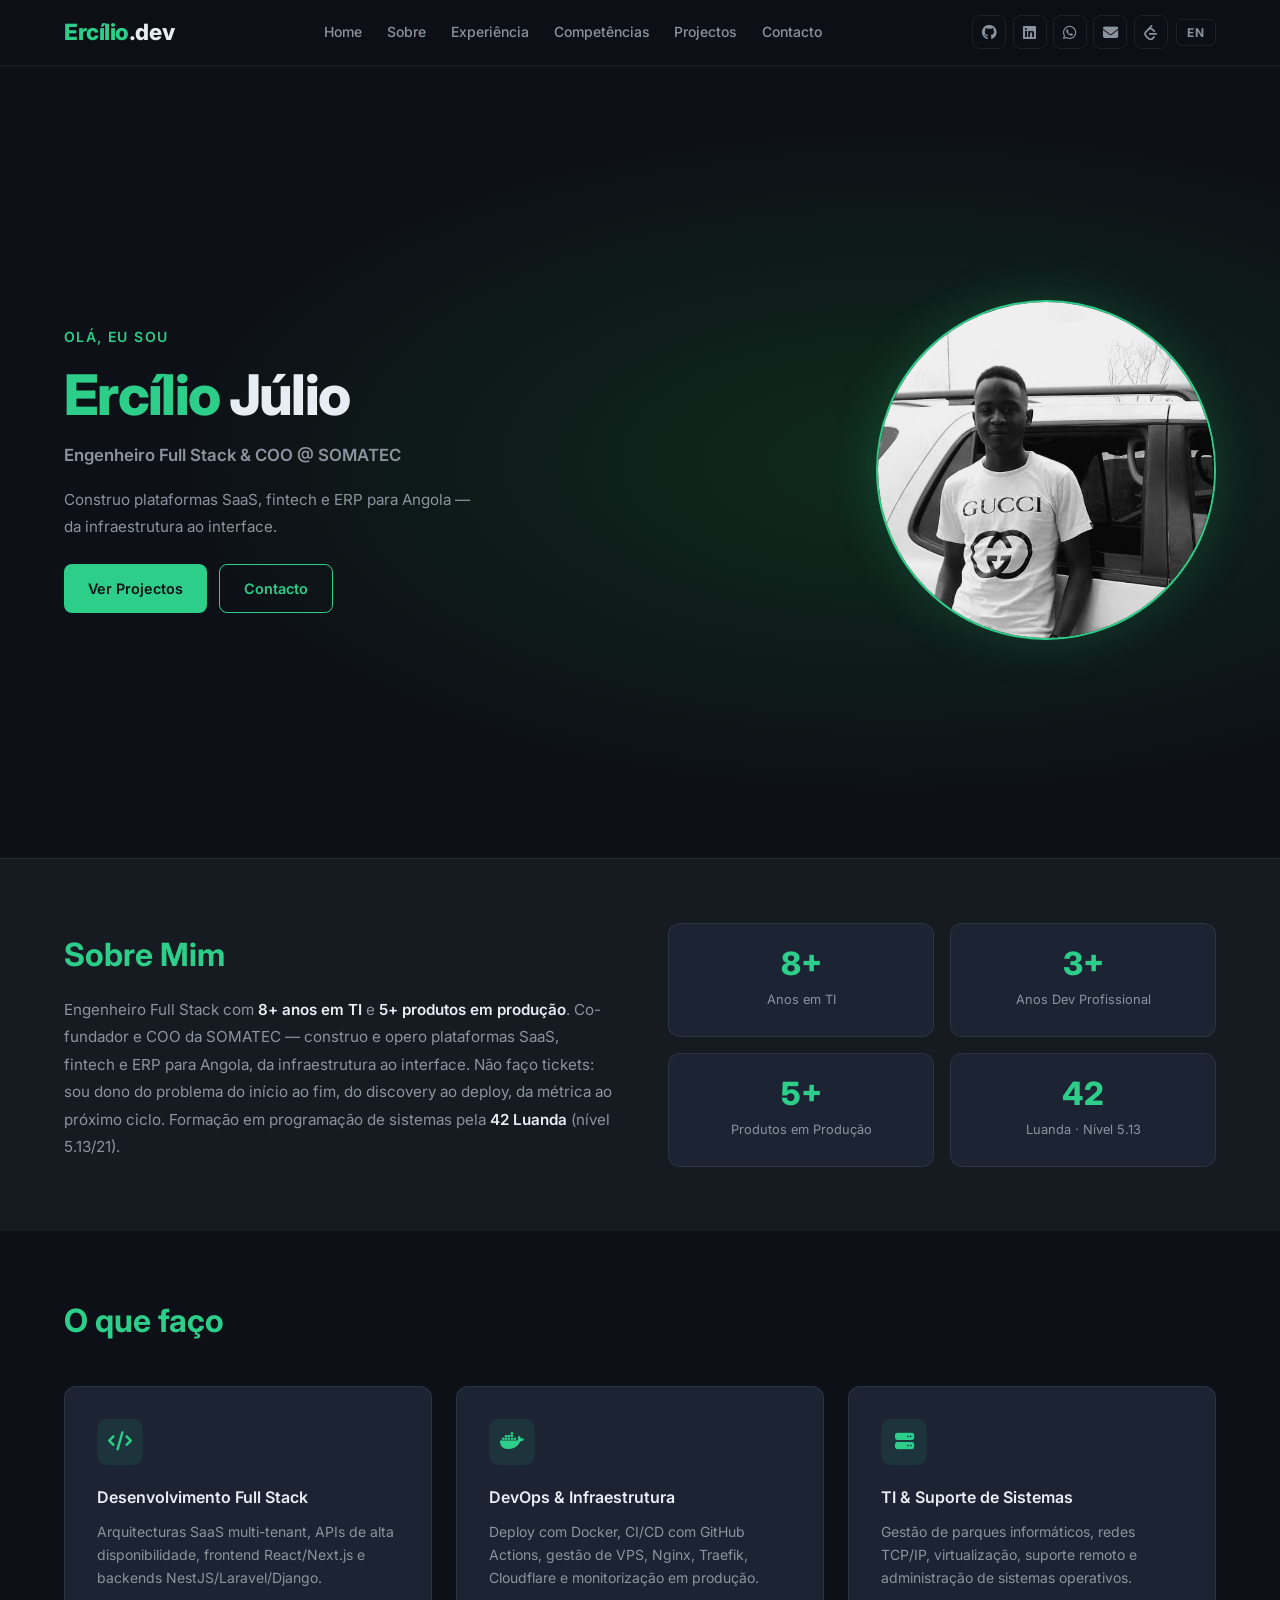
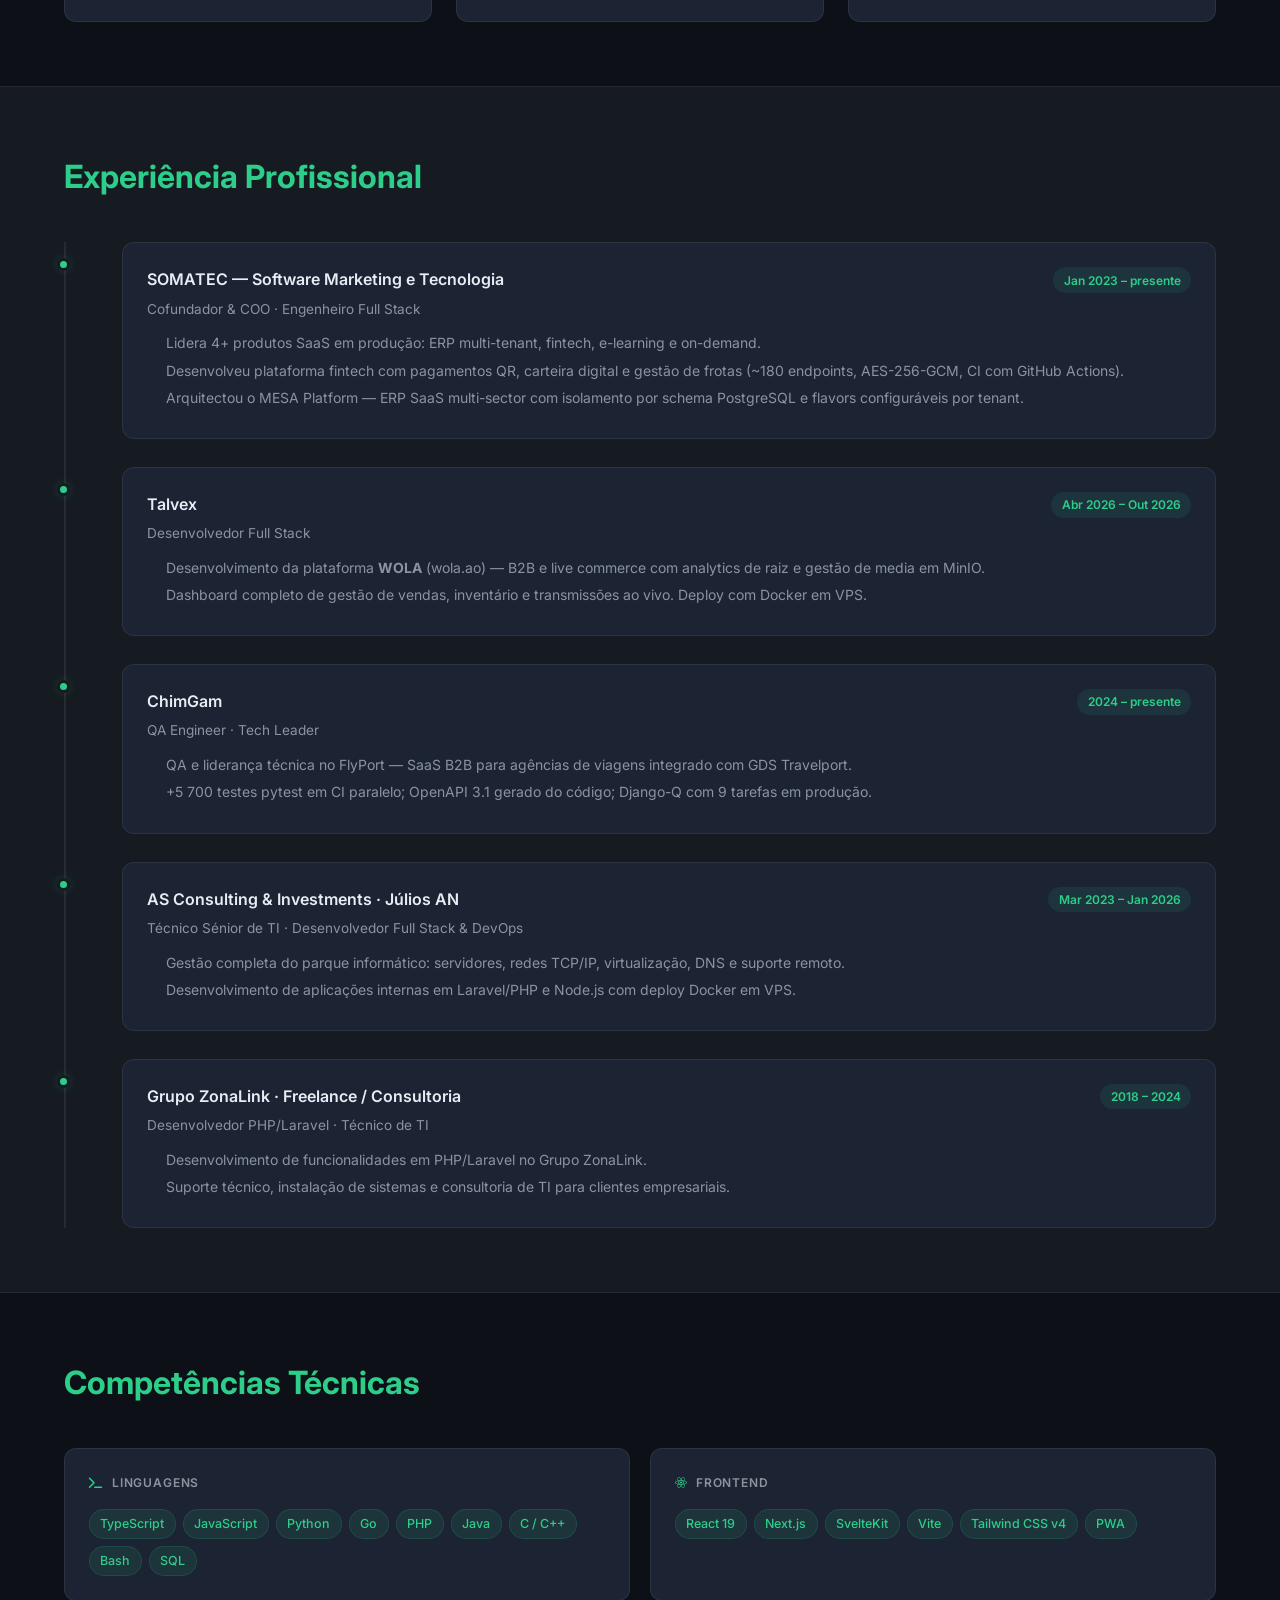
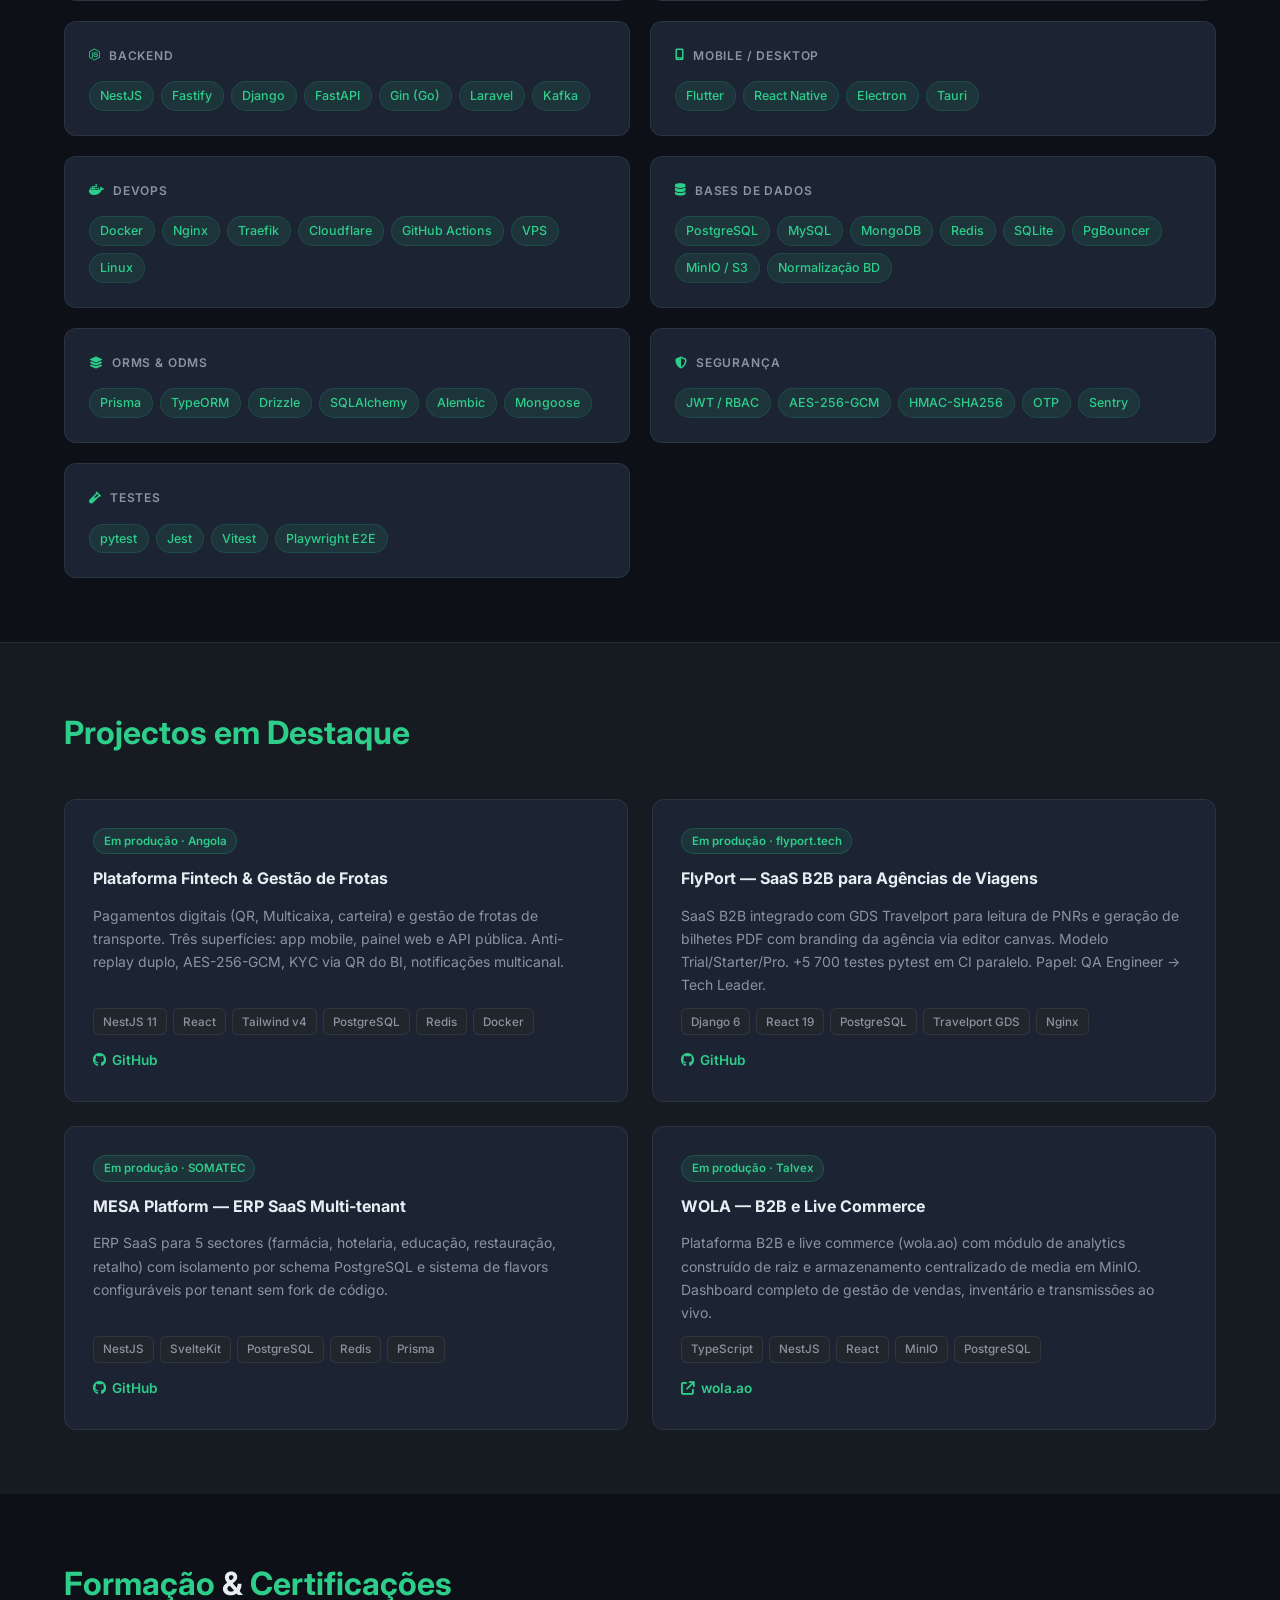
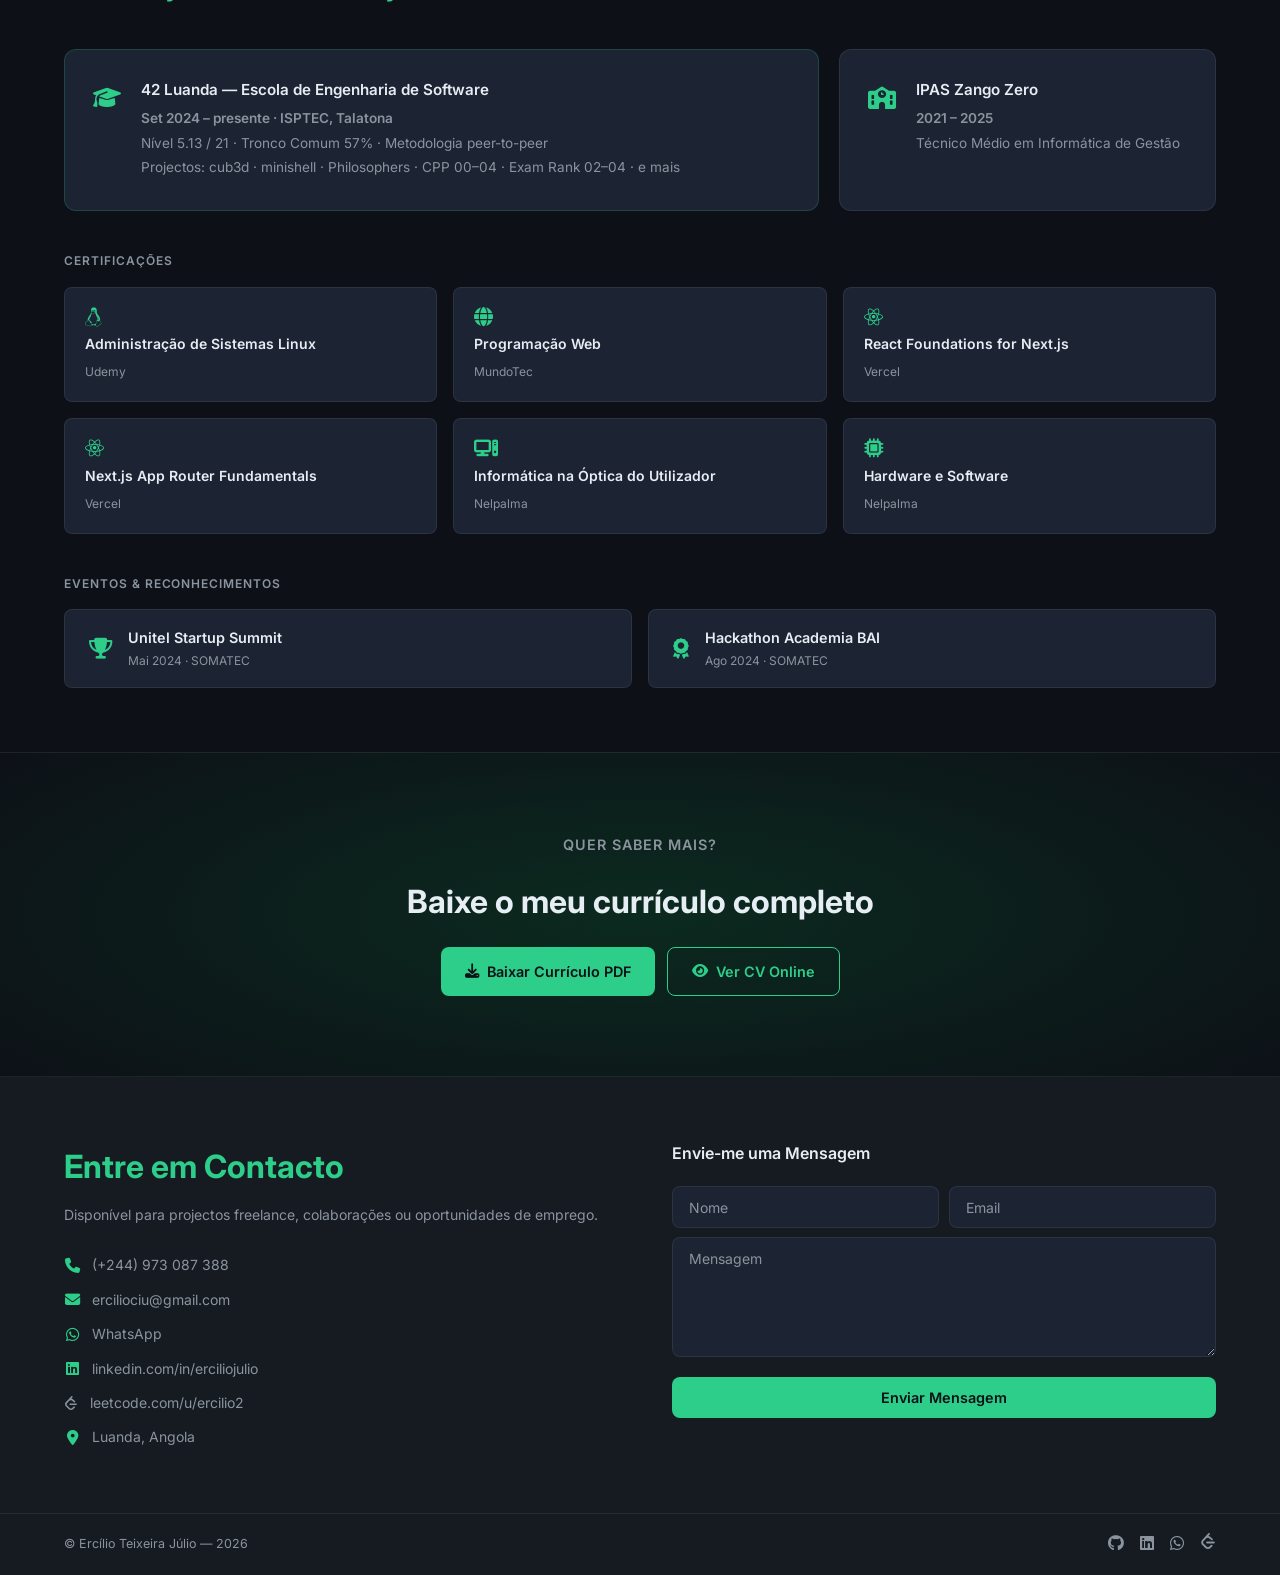
==== commit 8fa68a4e: "Activar formulário de contacto (FormSubmit) e adicionar LeetCode" ====
--- a/index.html
+++ b/index.html
@@ -9,6 +9,7 @@
       content="Ercílio Júlio — Engenheiro Full Stack, COO & Co-fundador da SOMATEC. Plataformas SaaS, fintech e ERP para Angola."
     />
     <meta name="robots" content="index, follow" />
+    <link rel="icon" type="image/svg+xml" href="./favicon.svg" />
     <link rel="stylesheet" href="./assets/styles/global.css" />
     <link rel="stylesheet" href="./assets/styles/fontawesome/css/all.min.css" />
     <style>
@@ -81,6 +82,23 @@
                 ><i class="fa-solid fa-envelope"></i
               ></a>
             </li>
+            <li>
+              <a
+                href="https://leetcode.com/u/ercilio2/"
+                target="_blank"
+                aria-label="LeetCode"
+                ><svg
+                  xmlns="http://www.w3.org/2000/svg"
+                  viewBox="0 0 24 24"
+                  fill="currentColor"
+                  width="1em"
+                  height="1em"
+                >
+                  <path
+                    d="M13.483 0a1.374 1.374 0 0 0-.961.438L7.116 6.226l-3.854 4.126a5.266 5.266 0 0 0-1.209 2.104 5.35 5.35 0 0 0-.125.513 5.527 5.527 0 0 0 .062 2.362 5.83 5.83 0 0 0 .349 1.017 5.938 5.938 0 0 0 1.271 1.818l4.277 4.193.039.038c2.248 2.165 5.852 2.133 8.063-.074l2.396-2.392c.54-.54.54-1.414.003-1.955a1.378 1.378 0 0 0-1.951-.003l-2.396 2.392a3.021 3.021 0 0 1-4.205.038l-.02-.019-4.276-4.193c-.652-.64-.972-1.469-.948-2.263a2.68 2.68 0 0 1 .066-.523 2.545 2.545 0 0 1 .619-1.164L9.13 8.114c1.058-1.134 3.204-1.27 4.43-.278l3.501 2.831c.593.48 1.461.387 1.94-.207a1.384 1.384 0 0 0-.207-1.943l-3.5-2.831c-.8-.647-1.766-1.045-2.774-1.202l2.015-2.158A1.384 1.384 0 0 0 13.483 0zm-2.866 12.815a1.38 1.38 0 0 0-1.38 1.382 1.38 1.38 0 0 0 1.38 1.382H20.79a1.38 1.38 0 0 0 1.38-1.382 1.38 1.38 0 0 0-1.38-1.382z"
+                  /></svg
+              ></a>
+            </li>
           </ul>
           <button class="lang-btn" id="langBtn" onclick="toggleLang()">
             EN
@@ -709,30 +727,66 @@
                 >
               </li>
               <li>
+                <a href="https://leetcode.com/u/ercilio2/" target="_blank"
+                  ><svg
+                    xmlns="http://www.w3.org/2000/svg"
+                    viewBox="0 0 24 24"
+                    fill="currentColor"
+                    width="1em"
+                    height="1em"
+                  >
+                    <path
+                      d="M13.483 0a1.374 1.374 0 0 0-.961.438L7.116 6.226l-3.854 4.126a5.266 5.266 0 0 0-1.209 2.104 5.35 5.35 0 0 0-.125.513 5.527 5.527 0 0 0 .062 2.362 5.83 5.83 0 0 0 .349 1.017 5.938 5.938 0 0 0 1.271 1.818l4.277 4.193.039.038c2.248 2.165 5.852 2.133 8.063-.074l2.396-2.392c.54-.54.54-1.414.003-1.955a1.378 1.378 0 0 0-1.951-.003l-2.396 2.392a3.021 3.021 0 0 1-4.205.038l-.02-.019-4.276-4.193c-.652-.64-.972-1.469-.948-2.263a2.68 2.68 0 0 1 .066-.523 2.545 2.545 0 0 1 .619-1.164L9.13 8.114c1.058-1.134 3.204-1.27 4.43-.278l3.501 2.831c.593.48 1.461.387 1.94-.207a1.384 1.384 0 0 0-.207-1.943l-3.5-2.831c-.8-.647-1.766-1.045-2.774-1.202l2.015-2.158A1.384 1.384 0 0 0 13.483 0zm-2.866 12.815a1.38 1.38 0 0 0-1.38 1.382 1.38 1.38 0 0 0 1.38 1.382H20.79a1.38 1.38 0 0 0 1.38-1.382 1.38 1.38 0 0 0-1.38-1.382z"
+                    /></svg
+                  ><span>leetcode.com/u/ercilio2</span></a
+                >
+              </li>
+              <li>
                 <i class="fa-solid fa-location-dot"></i
                 ><span data-i18n="ct.location">Luanda, Angola</span>
               </li>
             </ul>
           </div>
-          <form class="contact-form" action="">
+          <form
+            class="contact-form"
+            action="https://formsubmit.co/erciliociu@gmail.com"
+            method="POST"
+          >
+            <input
+              type="hidden"
+              name="_subject"
+              value="Nova mensagem do portfolio"
+            />
+            <input
+              type="hidden"
+              name="_next"
+              value="https://ercilio2.github.io/ercilio-portfolio/"
+            />
+            <input type="hidden" name="_captcha" value="false" />
             <h3 data-i18n="ct.form.title">Envie-me uma Mensagem</h3>
             <div class="form-group">
               <input
                 type="text"
+                name="name"
                 data-i18n-placeholder="ct.form.name"
                 placeholder="Nome"
+                required
               />
               <input
                 type="email"
+                name="email"
                 data-i18n-placeholder="ct.form.email"
                 placeholder="Email"
+                required
               />
             </div>
             <textarea
+              name="message"
               data-i18n-placeholder="ct.form.msg"
               placeholder="Mensagem"
+              required
             ></textarea>
-            <button type="button" class="btn" data-i18n="ct.form.btn">
+            <button type="submit" class="btn" data-i18n="ct.form.btn">
               Enviar Mensagem
             </button>
           </form>
@@ -764,6 +818,23 @@
                 target="_blank"
                 aria-label="WhatsApp"
                 ><i class="fa-brands fa-whatsapp"></i
+              ></a>
+            </li>
+            <li>
+              <a
+                href="https://leetcode.com/u/ercilio2/"
+                target="_blank"
+                aria-label="LeetCode"
+                ><svg
+                  xmlns="http://www.w3.org/2000/svg"
+                  viewBox="0 0 24 24"
+                  fill="currentColor"
+                  width="1em"
+                  height="1em"
+                >
+                  <path
+                    d="M13.483 0a1.374 1.374 0 0 0-.961.438L7.116 6.226l-3.854 4.126a5.266 5.266 0 0 0-1.209 2.104 5.35 5.35 0 0 0-.125.513 5.527 5.527 0 0 0 .062 2.362 5.83 5.83 0 0 0 .349 1.017 5.938 5.938 0 0 0 1.271 1.818l4.277 4.193.039.038c2.248 2.165 5.852 2.133 8.063-.074l2.396-2.392c.54-.54.54-1.414.003-1.955a1.378 1.378 0 0 0-1.951-.003l-2.396 2.392a3.021 3.021 0 0 1-4.205.038l-.02-.019-4.276-4.193c-.652-.64-.972-1.469-.948-2.263a2.68 2.68 0 0 1 .066-.523 2.545 2.545 0 0 1 .619-1.164L9.13 8.114c1.058-1.134 3.204-1.27 4.43-.278l3.501 2.831c.593.48 1.461.387 1.94-.207a1.384 1.384 0 0 0-.207-1.943l-3.5-2.831c-.8-.647-1.766-1.045-2.774-1.202l2.015-2.158A1.384 1.384 0 0 0 13.483 0zm-2.866 12.815a1.38 1.38 0 0 0-1.38 1.382 1.38 1.38 0 0 0 1.38 1.382H20.79a1.38 1.38 0 0 0 1.38-1.382 1.38 1.38 0 0 0-1.38-1.382z"
+                  /></svg
               ></a>
             </li>
           </ul>
